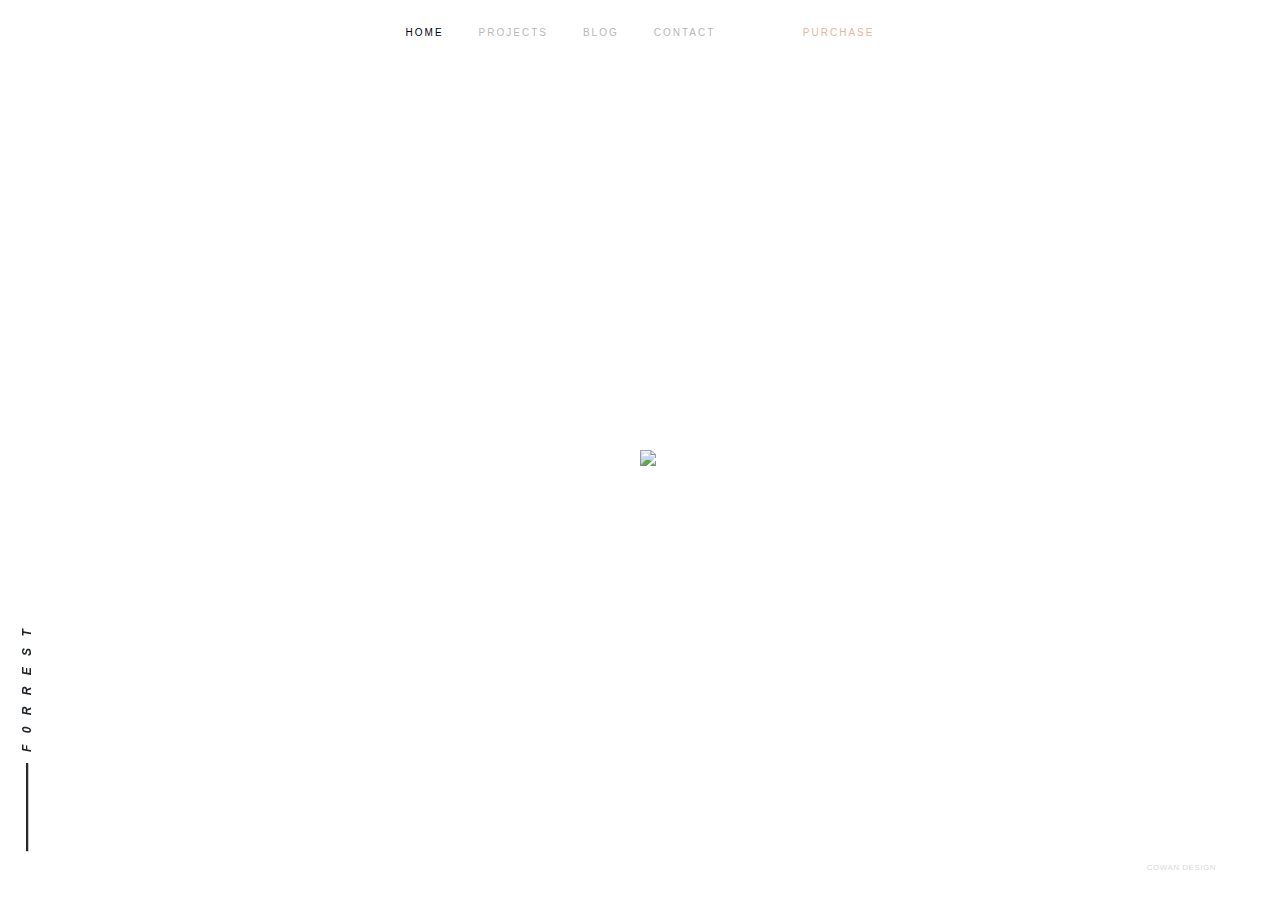
==== projects.html @ 22dffe5f "Update projects.html" ====
<!DOCTYPE html>
<html lang="en-US">
<head>
    <meta charset="UTF-8">
    <meta http-equiv="X-UA-Compatible" content="IE=edge">
    <meta name="viewport" content="width=device-width, initial-scale=1">
    <link href="css/main.css" rel="stylesheet">
    <script src="https://ajax.googleapis.com/ajax/libs/jquery/2.1.1/jquery.min.js"></script>
    <title>Projects</title>
   
    </head>
<body class=" header-is-fixed ">
  <!--  Custom Cursor -->
   
    
<!------------------  HEADER --------------------------------->
<header class="header  is-fixed ">

    <div class="header__corner"><h1 id="brand"></h1>
        <svg xmlns="http://www.w3.org/2000/svg" class="svg-icon svg-icon--plus svg-icon--plus-left">
            <use xlink:href="/img/svg-icons.svg#plus"></use>
        </svg>
    </div>

    <button class="hamburger hamburger--3dx js-navbar-toggle" type="button">
      <span class="hamburger-box">
        <span class="hamburger-inner"></span>
      </span>
    </button>

    <ul id="mainMenu" class="js-navbar navbar"><li class="navbar__item is-active"><a href="index.html" class="navbar__link">Home</a></li>
<li class="navbar__item"><a href="projects.html" class="navbar__link">Projects</a></li>
<li class="navbar__item"><a href="blog.html" class="navbar__link">Blog</a></li>
<li class="navbar__item"><a href="contact.html" class="navbar__link">Contact</a></li>
<li class="navbar__item"><a href="purchase.html" class="navbar__link navbar__link--retreat">Purchase</a></li></ul>
    <div class="header__corner">
        <svg xmlns="http://www.w3.org/2000/svg" class="svg-icon svg-icon--plus svg-icon--plus-right">
            <use xlink:href="/img/svg-icons.svg#plus"></use>
        </svg>
    </div>
</header>
<!------------------  END HEADER --------------------------------->

<div class="l-wrap">

    <div class="gallery-index">
                    <img src="/img/ajax-loader.gif" class="js-is-loading" style="position: absolute; left: 50%; top: 50%;" />
        <div class="grid js-lazy-load-container" style="display: none;">




<!-- ###################### IMPORTANT ############################ -->
<!-- This is your photo gallery, to add new photo simply copy from Photo Start to Photo End and paste it after 
the last photo and update the data-image-index appropriatly as well as the name of the image starting with the folder:
src="images/Photoname.jpg" srcset="images/Photoname.jpg" alt="images/Photoname.jpg". 
If you want to rearrange the photos the easiest option is to change the index to the desired position.
The index starts at 0 and currently ends at 34, so if you were to add another photo youd update the index 
to 35 on the new photo-->
            

              <!-- (copy and past from Photo Start to Photo End to add new photo) -->
              <!-- Photo Start -->
                            <a class="grid-item js-pswp" data-image-index="0" >
                    <div class="grid-item__content">
                        <img 
                         data-enlargable width="100"
                         style="cursor: crosshair"
                         class="card-img js-lazy-load-img"
                         src="images/cover1x.jpg"
                         srcset="images/cover1x.jpg"
                         alt="images/cover1x.jpg"
                    >
                                        </div>

                </a>
                <!-- Photo End -->

                <!-- Photo Start -->
                            <a class="grid-item js-pswp" data-image-index="1">
                    <div class="grid-item__content">
                        <img
                         data-enlargable width="100" 
                         style="cursor: crosshair"
                         class="card-img js-lazy-load-img"
                         src="images/photo2.jpg"
                         srcset="images/photo2.jpg 1300w"
                         alt="images/photo2.jpg"
                    >
                                        </div>
                </a>
                <!-- Photo End -->

                <!-- Photo Start -->
                            <a class="grid-item js-pswp" data-image-index="2">
                    <div class="grid-item__content">
                        <img 
                         data-enlargable width="100" 
                         style="cursor: crosshair"
                         class="card-img js-lazy-load-img"
                         src="images/photo3.jpg"
                         srcset="images/photo3.jpg 1300w"
                         alt="images/photo3.jpg"
                    >
                                        </div>
                </a>

                <!-- Photo Start -->
                            <a class="grid-item js-pswp" data-image-index="3">
                    <div class="grid-item__content">
                        <img 
                         data-enlargable width="100" 
                         style="cursor: crosshair"
                         class="card-img js-lazy-load-img"
                         src="images/photo4.jpg"
                         srcset="images/photo4.jpg 1300w"
                         alt="images/photo4.jpg"
                    >
                                        </div>
                </a>
                <!-- Photo End -->

                <!-- Photo Start -->
                            <a class="grid-item js-pswp" data-image-index="4">
                    <div class="grid-item__content">
                        <img
                         data-enlargable width="100" 
                         style="cursor: crosshair" 
                         class="card-img js-lazy-load-img"
                         src="images/photo5.jpg"
                         srcset="images/photo5.jpg 1300w"
                         alt="images/photo5.jpg"
                    >
                                        </div>
                </a>
                <!-- Photo End -->

                <!-- Photo Start -->
                            <a class="grid-item js-pswp" data-image-index="5">
                    <div class="grid-item__content">
                        <img
                         data-enlargable width="100" 
                         style="cursor: crosshair" 
                         class="card-img js-lazy-load-img"
                         src="images/photo6.jpg"
                         srcset="images/photo6.jpg 1300w"
                         alt="images/photo6.jpg"
                    >
                                        </div>
                </a>
                <!-- Photo End -->

                <!-- Photo Start -->
                            <a class="grid-item js-pswp" data-image-index="6">
                    <div class="grid-item__content">
                        <img
                         data-enlargable width="100" 
                         style="cursor: crosshair" 
                         class="card-img js-lazy-load-img"
                         src="images/photo7.jpg"
                         srcset="images/photo7.jpg 1300w"
                         alt="images/photo7.jpg"
                    >
                                        </div>
                </a>
                <!-- Photo End -->

                <!-- Photo Start -->
                            <a class="grid-item js-pswp" data-image-index="7">
                    <div class="grid-item__content">
                        <img
                         data-enlargable width="100" 
                         style="cursor: crosshair" 
                         class="card-img js-lazy-load-img"
                         src="images/photo8.jpg"
                         srcset="images/photo8.jpg 1300w"
                         alt="images/photo8.jpg"
                    >
                                        </div>
                </a>
                <!-- Photo End -->

                <!-- Photo Start -->
                            <a class="grid-item js-pswp" data-image-index="8">
                    <div class="grid-item__content">
                        <img
                         data-enlargable width="100" 
                         style="cursor: crosshair" 
                         class="card-img js-lazy-load-img"
                         src="images/photo9.jpg"
                         srcset="images/photo9.jpg 1300w"
                         alt="images/photo9.jpg"
                    >
                                        </div>
                </a>
                <!-- Photo End -->

                <!-- Photo Start -->
                            <a class="grid-item js-pswp" data-image-index="9">
                    <div class="grid-item__content">
                        <img
                         data-enlargable width="100" 
                         style="cursor: crosshair" 
                         class="card-img js-lazy-load-img"
                         src="images/photo10.jpg"
                         srcset="images/photo10.jpg 1300w"
                         alt="images/photo10.jpg"
                    >
                                        </div>
                </a>
                <!-- Photo End -->

                <!-- Photo Start -->
                            <a class="grid-item js-pswp" data-image-index="10">
                    <div class="grid-item__content">
                        <img
                         data-enlargable width="100" 
                         style="cursor: crosshair" 
                         class="card-img js-lazy-load-img"
                         src="images/photo11.jpg"
                         srcset="images/photo11.jpg 1300w"
                         alt="images/photo11.jpg"
                    >
                                        </div>
                </a>
                <!-- Photo End -->

                <!-- Photo Start -->
                            <a class="grid-item js-pswp" data-image-index="11">
                    <div class="grid-item__content">
                        <img
                         data-enlargable width="100" 
                         style="cursor: crosshair" 
                         class="card-img js-lazy-load-img"
                         src="images/photo12.jpg"
                         srcset="images/photo12.jpg 1300w"
                         alt="images/photo12.jpg"
                    >
                                        </div>
                </a>
                <!-- Photo End -->

                <!-- Photo Start -->
                            <a class="grid-item js-pswp" data-image-index="12">
                    <div class="grid-item__content">
                        <img
                         data-enlargable width="100" 
                         style="cursor: crosshair" 
                         class="card-img js-lazy-load-img"
                         src="images/photo13.jpg"
                         srcset="images/photo13.jpg 1300w"
                         alt="images/photo13.jpg"
                    >
                                        </div>
                </a>
                <!-- Photo End -->

                <!-- Photo Start -->
                            <a class="grid-item js-pswp" data-image-index="13">
                    <div class="grid-item__content">
                        <img
                         data-enlargable width="100" 
                         style="cursor: crosshair" 
                         class="card-img js-lazy-load-img"
                         src="images/photo14.jpg"
                         srcset="images/photo14.jpg 1300w"
                         alt="images/photo14.jpg"
                    >
                                        </div>
                </a>

                <!-- Photo End -->

                <!-- Photo Start -->
                            <a class="grid-item js-pswp" data-image-index="14">
                    <div class="grid-item__content">
                        <img
                         data-enlargable width="100" 
                         style="cursor: crosshair" 
                         class="card-img js-lazy-load-img"
                         src="images/photo15.jpg"
                         srcset="images/photo15.jpg 1300w"
                         alt="images/photo15.jpg"
                    >
                                        </div>
                </a>
                <!-- Photo End -->

                <!-- Photo Start -->
                            <a class="grid-item js-pswp" data-image-index="15">
                    <div class="grid-item__content">
                        <img
                         data-enlargable width="100" 
                         style="cursor: crosshair" 
                         class="card-img js-lazy-load-img"
                         src="images/photo16.jpg"
                         srcset="images/photo16.jpg 1300w"
                         alt="images/photo16.jpg"
                    >
                                        </div>
                </a>
                <!-- Photo End -->

                <!-- Photo Start -->
                            <a class="grid-item js-pswp" data-image-index="16">
                    <div class="grid-item__content">
                        <img 
                         data-enlargable width="100" 
                         style="cursor: crosshair"
                         class="card-img js-lazy-load-img"
                         src="images/photo17.jpg"
                         srcset="images/photo17.jpg 1300w"
                         alt="images/photo17.jpg"
                    >
                                        </div>
                </a>
                <!-- Photo End -->

                <!-- Photo Start -->
                            <a class="grid-item js-pswp" data-image-index="17">
                    <div class="grid-item__content">
                        <img
                         data-enlargable width="100" 
                         style="cursor: crosshair" 
                         class="card-img js-lazy-load-img"
                         src="images/photo18.jpg"
                         srcset="images/photo18.jpg 1300w"
                         alt="images/photo18.jpg"
                    >
                                        </div>
                </a>
                <!-- Photo End -->

                <!-- Photo Start -->
                            <a class="grid-item js-pswp" data-image-index="18">
                    <div class="grid-item__content">
                        <img
                         data-enlargable width="100" 
                         style="cursor: crosshair" 
                         class="card-img js-lazy-load-img"
                         src="images/photo19.jpg"
                         srcset="images/photo19.jpg 1300w"
                         alt="images/photo19.jpg"
                    >
                                        </div>
                </a>
                <!-- Photo End -->

                <!-- Photo Start -->
                            <a class="grid-item js-pswp" data-image-index="19">
                    <div class="grid-item__content">
                        <img
                         data-enlargable width="100" 
                         style="cursor: crosshair" 
                         class="card-img js-lazy-load-img"
                         src="images/photo20.jpg"
                         srcset="images/photo20.jpg 1300w"
                         alt="images/photo20.jpg"
                    >
                                        </div>
                </a>
                <!-- Photo End -->

                <!-- Photo Start -->
                            <a class="grid-item js-pswp" data-image-index="20">
                    <div class="grid-item__content">
                        <img
                         data-enlargable width="100" 
                         style="cursor: crosshair" 
                         class="card-img js-lazy-load-img"
                         src="images/photo21.jpg"
                         srcset="images/photo21.jpg 1300w"
                         alt="images/photo21.jpg"
                    >
                                        </div>
                </a>
                <!-- Photo End -->

                <!-- Photo Start -->
                            <a class="grid-item js-pswp" data-image-index="21">
                    <div class="grid-item__content">
                        <img
                         data-enlargable width="100" 
                         style="cursor: crosshair" 
                         class="card-img js-lazy-load-img"
                         src="images/photo22.jpg"
                         srcset="images/photo22.jpg 1300w"
                         alt="images/photo22.jpg"
                    >
                                        </div>
                </a>
                <!-- Photo End -->

                <!-- Photo Start -->
                            <a class="grid-item js-pswp" data-image-index="22">
                    <div class="grid-item__content">
                        <img
                         data-enlargable width="100" 
                         style="cursor: crosshair" 
                         class="card-img js-lazy-load-img"
                         src="images/photo23.jpg"
                         srcset="images/photo23.jpg 1300w"
                         alt="images/photo23.jpg"
                    >
                                        </div>
                </a>
                <!-- Photo End -->

                <!-- Photo Start -->
                            <a class="grid-item js-pswp" data-image-index="23">
                    <div class="grid-item__content">
                        <img
                         data-enlargable width="100" 
                         style="cursor: crosshair" 
                         class="card-img js-lazy-load-img"
                         src="images/photo24.jpg"
                         srcset="images/photo24.jpg 1300w"
                         alt="images/photo24.jpg"
                    >
                                        </div>
                </a>
                <!-- Photo End -->

                <!-- Photo Start -->
                            <a class="grid-item js-pswp" data-image-index="24">
                    <div class="grid-item__content">
                        <img 
                         data-enlargable width="100" 
                         style="cursor: crosshair"
                         class="card-img js-lazy-load-img"
                         src="images/photo25.jpg"
                         srcset="images/photo25.jpg 1300w"
                         alt="images/photo25.jpg"
                    >
                                        </div>
                </a>
                <!-- Photo End -->

                <!-- Photo Start -->
                            <a class="grid-item js-pswp" data-image-index="25">
                    <div class="grid-item__content">
                        <img
                         data-enlargable width="100" 
                         style="cursor: crosshair" 
                         class="card-img js-lazy-load-img"
                         src="images/photo26.jpg"
                         srcset="images/photo26.jpg 1300w"
                         alt="images/photo26.jpg"
                    >
                                        </div>
                </a>
                <!-- Photo End -->

                <!-- Photo Start -->
                            <a class="grid-item js-pswp" data-image-index="26">
                    <div class="grid-item__content">
                        <img 
                         data-enlargable width="100" 
                         style="cursor: crosshair"
                         class="card-img js-lazy-load-img"
                         src="images/photo27.jpg"
                         srcset="images/photo27.jpg 1300w"
                         alt="images/photo27.jpg"
                    >
                                        </div>
                </a>
                <!-- Photo End -->

                <!-- Photo Start -->
                            <a class="grid-item js-pswp" data-image-index="27">
                    <div class="grid-item__content">
                        <img
                         data-enlargable width="100" 
                         style="cursor: crosshair" 
                         class="card-img js-lazy-load-img"
                         src="images/photo28.jpg"
                         srcset="images/photo28.jpg 1300w"
                         alt="images/photo28.jpg"
                    >
                                        </div>
                </a>
                <!-- Photo End -->

                <!-- Photo Start -->
                            <a class="grid-item js-pswp" data-image-index="28">
                    <div class="grid-item__content">
                        <img 
                         data-enlargable width="100" 
                         style="cursor: crosshair"
                         class="card-img js-lazy-load-img"
                         src="images/photo29.jpg"
                         srcset="images/photo29.jpg 1300w"
                         alt="images/photo29.jpg"
                    >
                                        </div>
                </a>
                <!-- Photo End -->

                <!-- Photo Start -->
                            <a class="grid-item js-pswp" data-image-index="29">
                    <div class="grid-item__content">
                        <img 
                         data-enlargable width="100" 
                         style="cursor: crosshair"
                         class="card-img js-lazy-load-img"
                         src="images/photo30.jpg"
                         srcset="images/photo30.jpg 1300w"
                         alt="images/photo30.jpg"
                    >
                                        </div>
                </a>
                <!-- Photo End -->

                <!-- Photo Start -->
                            <a class="grid-item js-pswp" data-image-index="30">
                    <div class="grid-item__content">
                        <img 
                         data-enlargable width="100" 
                         style="cursor: crosshair"
                         class="card-img js-lazy-load-img"
                         src="images/photo31.jpg"
                         srcset="images/photo31.jpg 1300w"
                         alt="images/photo31.jpg"
                    >
                                        </div>
                </a>
                <!-- Photo End -->

                <!-- Photo Start -->
                            <a class="grid-item js-pswp" data-image-index="31">
                    <div class="grid-item__content">
                        <img 
                         data-enlargable width="100" 
                         style="cursor: crosshair"
                         class="card-img js-lazy-load-img"
                         src="images/photo32.jpg"
                         srcset="images/photo32.jpg 1300w"
                         alt="images/photo32.jpg"
                    >
                                        </div>
                </a>
                <!-- Photo End -->

                <!-- Photo Start -->
                            <a class="grid-item js-pswp" data-image-index="32">
                    <div class="grid-item__content">
                        <img 
                         data-enlargable width="100" 
                         style="cursor: crosshair"
                         class="card-img js-lazy-load-img"
                         src="images/photo33.jpg"
                         srcset="images/photo33.jpg 1300w"
                         alt="images/photo33.jpg"
                    >
                                        </div>
                </a>
                <!-- Photo End -->

                <!-- Photo Start -->
                            <a class="grid-item js-pswp" data-image-index="33">
                    <div class="grid-item__content">
                        <img 
                         data-enlargable width="100" 
                         style="cursor: crosshair"
                         class="card-img js-lazy-load-img"
                         src="images/photo34.jpg"
                         srcset="images/photo34.jpg 1300w"
                         alt="images/photo34.jpg"
                    >
                                        </div>
                </a>
                <!-- Photo End -->

                <!-- Photo Start -->
                            <a class="grid-item js-pswp" data-image-index="34">
                    <div class="grid-item__content">
                        <img 
                         data-enlargable width="100" 
                         style="cursor: crosshair"
                         class="card-img js-lazy-load-img"
                         src="images/photo35.jpg"
                         srcset="images/photo35.jpg 1300w"
                         alt="images/photo35.jpg"
                    >
                                        </div>
                </a>
                <!-- Photo End -->
                       
                    </div>
            </div>
</div>
    
<div id="spacer"><h1></h1></div>




        <!------------------  FOOTER --------------------------------->
<footer class="footer is-fixed">
    <div class="pdf-link"> 
        <div class="presentation-block">
            
        </div>
    <a aria-label="keynote" class="ui-block ticker_set ticker_hover ticker timed" href="index.html" target="_blank"> 
        <span aria-hidden="true" data-initial="f" style="width: 12px;" aria-label="f">f</span>
        <span aria-hidden="true" data-initial="0" style="width: 12px;" aria-label="0">0</span>
        <span aria-hidden="true" data-initial="r" style="width: 12px;" aria-label="r">r</span>
        <span aria-hidden="true" data-initial="r" style="width: 12px;" aria-label="r">r</span>
        <span aria-hidden="true" data-initial="e" style="width: 12px;" aria-label="e">e</span>
        <span aria-hidden="true" data-initial="s" style="width: 12px;" aria-label="s">s</span>
        <span aria-hidden="true" data-initial="t" style="width: 12px;" aria-label="t">t</span>
    </a>
</div>


    <div class="footer__corner">
        <svg xmlns="http://www.w3.org/2000/svg" class="svg-icon svg-icon--plus svg-icon--plus-left">
            <use xlink:href="/img/svg-icons.svg#plus"></use>
        </svg>
    </div>

    <a class="footer__logo" href="/">
        <svg xmlns="http://www.w3.org/2000/svg" class="svg-icon svg-icon--logo">
            <use xlink:href="/img/svg-icons.svg#logo"></use>
        </svg>
    </a>

    <div class="footer__corner">
        <svg xmlns="http://www.w3.org/2000/svg" class="svg-icon svg-icon--plus svg-icon--plus-right">
            <use xlink:href="/img/svg-icons.svg#plus"></use>
        </svg>
    </div>

    <a href="https://anthonycowan.dev" target="_blank" class="anthony-cowan-design">
        <span class="cowan-design__name">Cowan Design</span> <span class="cowan-design__monogram">CD</span>
    </a>
</footer>
 <script>
$('img[data-enlargable]').addClass('img-enlargable').click(function(){
    var src = $(this).attr('src');
    var modal;
    function removeModal(){ modal.remove(); $('body').off('keyup.modal-close'); }
    modal = $('<div>').css({
        background: 'RGBA(0,0,0,.9) url('+src+') no-repeat center',
        backgroundSize: 'contain',
        width:'100%', height:'100%',
        position:'fixed',
        zIndex:'10000',
        top:'0', left:'0',
        cursor: 'zoom-out'
    }).click(function(){
        removeModal();
    }).appendTo('body');
    //handling ESC
    $('body').on('keyup.modal-close', function(e){
      if(e.key==='Escape'){ removeModal(); } 
    });
});
</script>


<script src="javascript/bb.app.js"></script>

</body>
</html>
---- css/main.css ----
@import url("fontawesome-all.min.css");

@font-face {
  font-family: 'TradeGothic';
  src: url("../fonts/TradeGothicLTStd.eot");
  src: url("../fonts/TradeGothicLTStd.eot?#iefix") format("embedded-opentype"), url("../fonts/TradeGothicLTStd.woff") format("woff"), url("../fonts/TradeGothicLTStd.ttf") format("truetype");
  font-weight: normal;
  font-style: normal; }

@font-face {
  font-family: 'TradeGothicBold';
  src: url("../fonts/TradeGothicLTStd-Bd2.eot");
  src: url("../fonts/TradeGothicLTStd-Bd2.eot?#iefix") format("embedded-opentype"), url("../fonts/TradeGothicLTStd-Bd2.woff") format("woff"), url("../fonts/TradeGothicLTStd-Bd2.ttf") format("truetype");
  font-weight: normal;
  font-style: normal; }

@font-face {
  font-family: 'TradeGothicBoldExtended';
  src: url("../fonts/TradeGothicLTStd-BoldExt.eot");
  src: url("../fonts/TradeGothicLTStd-BoldExt.eot?#iefix") format("embedded-opentype"), url("../fonts/TradeGothicLTStd-BoldExt.woff") format("woff"), url("../fonts/TradeGothicLTStd-BoldExt.ttf") format("truetype");
  font-weight: normal;
  font-style: normal; }

@font-face {
  font-family: 'TradeGothicItalic';
  src: url("../fonts/TradeGothicLTStd-Obl.eot");
  src: url("../fonts/TradeGothicLTStd-Obl.eot?#iefix") format("embedded-opentype"), url("../fonts/TradeGothicLTStd-Obl.woff") format("woff"), url("../fonts/TradeGothicLTStd-Obl.ttf") format("truetype");
  font-weight: normal;
  font-style: italic; }

*,
*::before,
*::after {
  box-sizing: border-box; }

html {
  font-family: sans-serif;
  line-height: 1.15;
  -webkit-text-size-adjust: 100%;
  -ms-text-size-adjust: 100%;
  -ms-overflow-style: scrollbar;
  -webkit-tap-highlight-color: rgba(0, 0, 0, 0); }

@-ms-viewport {
  width: device-width; }

article, aside, dialog, figcaption, figure, footer, header, hgroup, main, nav, section {
  display: block; }

body {
  margin: 0;
  font-family: "TradeGothic", -apple-system, BlinkMacSystemFont, "Segoe UI", Roboto, "Helvetica Neue", Arial, sans-serif, "Apple Color Emoji", "Segoe UI Emoji", "Segoe UI Symbol";
  font-size: 1rem;
  font-weight: normal;
  line-height: 1.5;
  color: #212529;
  text-align: left;
  background-color: #fff; 
  background-image: url("");
  background-repeat: no-repeat;
  background-size: 100% 100%;}

[tabindex="-1"]:focus {
  outline: none !important; }

hr {
  box-sizing: content-box;
  height: 0;
  overflow: visible; }

h1, h2, h3, h4, h5, h6 {
  margin-top: 0;
  margin-bottom: .5rem; }

p {
  margin-top: 0;
  margin-bottom: 1rem; }

abbr[title],
abbr[data-original-title] {
  text-decoration: underline;
  text-decoration: underline dotted;
  cursor: help;
  border-bottom: 0; }

address {
  margin-bottom: 1rem;
  font-style: normal;
  line-height: inherit; }

ol,
ul,
dl {
  margin-top: 0;
  margin-bottom: 1rem; }

ol ol,
ul ul,
ol ul,
ul ol {
  margin-bottom: 0; }

dt {
  font-weight: bold; }

dd {
  margin-bottom: .5rem;
  margin-left: 0; }

blockquote {
  margin: 0 0 1rem; }

dfn {
  font-style: italic; }

b,
strong {
  font-weight: bolder; }

small {
  font-size: 80%; }

sub,
sup {
  position: relative;
  font-size: 75%;
  line-height: 0;
  vertical-align: baseline; }

sub {
  bottom: -.25em; }

sup {
  top: -.5em; }

a {
  color: #212529;
  text-decoration: none;
  background-color: transparent;
  -webkit-text-decoration-skip: objects; }
  a:hover {
    color: #495057;
    text-decoration: underline; }

a:not([href]):not([tabindex]) {
  color: inherit;
  text-decoration: none; }
  a:not([href]):not([tabindex]):focus, a:not([href]):not([tabindex]):hover {
    color: inherit;
    text-decoration: none; }
  a:not([href]):not([tabindex]):focus {
    outline: 0; }

pre,
code,
kbd,
samp {
  font-family: monospace, monospace;
  font-size: 1em; }

pre {
  margin-top: 0;
  margin-bottom: 1rem;
  overflow: auto; }

figure {
  margin: 0 0 1rem; }

img {
  vertical-align: middle;
  border-style: none; }

svg:not(:root) {
  overflow: hidden; }

a,
area,
button,
[role="button"],
input,
label,
select,
summary,
textarea {
  -ms-touch-action: manipulation;
      touch-action: manipulation; }

table {
  border-collapse: collapse; }

caption {
  padding-top: 0.75rem;
  padding-bottom: 0.75rem;
  color: #868e96;
  text-align: left;
  caption-side: bottom; }

th {
  text-align: inherit; }

label {
  display: inline-block;
  margin-bottom: .5rem; }

button:focus {
  outline: 1px dotted;
  outline: 5px auto -webkit-focus-ring-color; }

input,
button,
select,
optgroup,
textarea {
  margin: 0;
  font-family: inherit;
  font-size: inherit;
  line-height: inherit; }

button,
input {
  overflow: visible; }

button,
select {
  text-transform: none; }

button,
html [type="button"],
[type="reset"],
[type="submit"] {
  -webkit-appearance: button; }

button::-moz-focus-inner,
[type="button"]::-moz-focus-inner,
[type="reset"]::-moz-focus-inner,
[type="submit"]::-moz-focus-inner {
  padding: 0;
  border-style: none; }

input[type="radio"],
input[type="checkbox"] {
  box-sizing: border-box;
  padding: 0; }

input[type="date"],
input[type="time"],
input[type="datetime-local"],
input[type="month"] {
  -webkit-appearance: listbox; }

textarea {
  overflow: auto;
  resize: vertical; }

fieldset {
  min-width: 0;
  padding: 0;
  margin: 0;
  border: 0; }

legend {
  display: block;
  width: 100%;
  max-width: 100%;
  padding: 0;
  margin-bottom: .5rem;
  font-size: 1.5rem;
  line-height: inherit;
  color: inherit;
  white-space: normal; }

progress {
  vertical-align: baseline; }

[type="number"]::-webkit-inner-spin-button,
[type="number"]::-webkit-outer-spin-button {
  height: auto; }

[type="search"] {
  outline-offset: -2px;
  -webkit-appearance: none; }

[type="search"]::-webkit-search-cancel-button,
[type="search"]::-webkit-search-decoration {
  -webkit-appearance: none; }

::-webkit-file-upload-button {
  font: inherit;
  -webkit-appearance: button; }

output {
  display: inline-block; }

summary {
  display: list-item; }

template {
  display: none; }

[hidden] {
  display: none !important; }

h1, h2, h3, h4, h5, h6,
.h1, .h2, .h3, .h4, .h5, .h6 {
  margin-bottom: 0.5rem;
  font-family: inherit;
  font-weight: 500;
  line-height: 1.1;
  color: inherit; }

h1, .h1 {
  font-size: 2.5rem; }

h2, .h2 {
  font-size: 2rem; }

h3, .h3 {
  font-size: 1.75rem; }

h4, .h4 {
  font-size: 1.5rem; }

h5, .h5 {
  font-size: 1.25rem; }

h6, .h6 {
  font-size: 1rem; }

.lead {
  font-size: 1.25rem;
  font-weight: 300; }

.display-1 {
  font-size: 6rem;
  font-weight: 300;
  line-height: 1.1; }

.display-2 {
  font-size: 5.5rem;
  font-weight: 300;
  line-height: 1.1; }

.display-3 {
  font-size: 4.5rem;
  font-weight: 300;
  line-height: 1.1; }

.display-4 {
  font-size: 3.5rem;
  font-weight: 300;
  line-height: 1.1; }

hr {
  margin-top: 1rem;
  margin-bottom: 1rem;
  border: 0;
  border-top: 1px solid rgba(0, 4, 12, 0.1); }

small,
.small {
  font-size: 80%;
  font-weight: normal; }

mark,
.mark {
  padding: 0.2em;
  background-color: #fcf8e3; }

.list-unstyled {
  padding-left: 0;
  list-style: none; }

.list-inline {
  padding-left: 0;
  list-style: none; }

.list-inline-item {
  display: inline-block; }
  .list-inline-item:not(:last-child) {
    margin-right: 5px; }

.initialism {
  font-size: 90%;
  text-transform: uppercase; }

.blockquote {
  margin-bottom: 1rem;
  font-size: 1.25rem; }

.blockquote-footer {
  display: block;
  font-size: 80%;
  color: #868e96; }
  .blockquote-footer::before {
    content: "\2014 \00A0"; }

.container {
  margin-right: auto;
  margin-left: auto;
  padding-right: 15px;
  padding-left: 15px;
  width: 100%; }
  @media (min-width: 576px) {
    .container {
      max-width: 540px; } }
  @media (min-width: 768px) {
    .container {
      max-width: 720px; } }
  @media (min-width: 992px) {
    .container {
      max-width: 960px; } }
  @media (min-width: 1200px) {
    .container {
      max-width: 1170px; } }

.container-fluid {
  width: 100%;
  margin-right: auto;
  margin-left: auto;
  padding-right: 15px;
  padding-left: 15px;
  width: 100%; }

.row {
  display: -webkit-flex;
  display: -ms-flexbox;
  display: flex;
  -webkit-flex-wrap: wrap;
      -ms-flex-wrap: wrap;
          flex-wrap: wrap;
  margin-right: -15px;
  margin-left: -15px; }

.no-gutters {
  margin-right: 0;
  margin-left: 0; }
  .no-gutters > .col,
  .no-gutters > [class*="col-"] {
    padding-right: 0;
    padding-left: 0; }

.col-1, .col-2, .col-3, .col-4, .col-5, .col-6, .col-7, .col-8, .col-9, .col-10, .col-11, .col-12, .col,
.col-auto, .col-sm-1, .col-sm-2, .col-sm-3, .col-sm-4, .col-sm-5, .col-sm-6, .col-sm-7, .col-sm-8, .col-sm-9, .col-sm-10, .col-sm-11, .col-sm-12, .col-sm,
.col-sm-auto, .col-md-1, .col-md-2, .col-md-3, .col-md-4, .col-md-5, .col-md-6, .col-md-7, .col-md-8, .col-md-9, .col-md-10, .col-md-11, .col-md-12, .col-md,
.col-md-auto, .col-lg-1, .col-lg-2, .col-lg-3, .col-lg-4, .col-lg-5, .col-lg-6, .col-lg-7, .col-lg-8, .col-lg-9, .col-lg-10, .col-lg-11, .col-lg-12, .col-lg,
.col-lg-auto, .col-xl-1, .col-xl-2, .col-xl-3, .col-xl-4, .col-xl-5, .col-xl-6, .col-xl-7, .col-xl-8, .col-xl-9, .col-xl-10, .col-xl-11, .col-xl-12, .col-xl,
.col-xl-auto {
  position: relative;
  width: 100%;
  min-height: 1px;
  padding-right: 15px;
  padding-left: 15px; }

.col {
  -webkit-flex-basis: 0;
      -ms-flex-preferred-size: 0;
          flex-basis: 0;
  -webkit-flex-grow: 1;
      -ms-flex-positive: 1;
          flex-grow: 1;
  max-width: 100%; }

.col-auto {
  -webkit-flex: 0 0 auto;
      -ms-flex: 0 0 auto;
          flex: 0 0 auto;
  width: auto;
  max-width: none; }

.col-1 {
  -webkit-flex: 0 0 8.33333%;
      -ms-flex: 0 0 8.33333%;
          flex: 0 0 8.33333%;
  max-width: 8.33333%; }

.col-2 {
  -webkit-flex: 0 0 16.66667%;
      -ms-flex: 0 0 16.66667%;
          flex: 0 0 16.66667%;
  max-width: 16.66667%; }

.col-3 {
  -webkit-flex: 0 0 25%;
      -ms-flex: 0 0 25%;
          flex: 0 0 25%;
  max-width: 25%; }

.col-4 {
  -webkit-flex: 0 0 33.33333%;
      -ms-flex: 0 0 33.33333%;
          flex: 0 0 33.33333%;
  max-width: 33.33333%; }

.col-5 {
  -webkit-flex: 0 0 41.66667%;
      -ms-flex: 0 0 41.66667%;
          flex: 0 0 41.66667%;
  max-width: 41.66667%; }

.col-6 {
  -webkit-flex: 0 0 50%;
      -ms-flex: 0 0 50%;
          flex: 0 0 50%;
  max-width: 50%; }

.col-7 {
  -webkit-flex: 0 0 58.33333%;
      -ms-flex: 0 0 58.33333%;
          flex: 0 0 58.33333%;
  max-width: 58.33333%; }

.col-8 {
  -webkit-flex: 0 0 66.66667%;
      -ms-flex: 0 0 66.66667%;
          flex: 0 0 66.66667%;
  max-width: 66.66667%; }

.col-9 {
  -webkit-flex: 0 0 75%;
      -ms-flex: 0 0 75%;
          flex: 0 0 75%;
  max-width: 75%; }

.col-10 {
  -webkit-flex: 0 0 83.33333%;
      -ms-flex: 0 0 83.33333%;
          flex: 0 0 83.33333%;
  max-width: 83.33333%; }

.col-11 {
  -webkit-flex: 0 0 91.66667%;
      -ms-flex: 0 0 91.66667%;
          flex: 0 0 91.66667%;
  max-width: 91.66667%; }

.col-12 {
  -webkit-flex: 0 0 100%;
      -ms-flex: 0 0 100%;
          flex: 0 0 100%;
  max-width: 100%; }

.order-1 {
  -webkit-order: 1;
      -ms-flex-order: 1;
          order: 1; }

.order-2 {
  -webkit-order: 2;
      -ms-flex-order: 2;
          order: 2; }

.order-3 {
  -webkit-order: 3;
      -ms-flex-order: 3;
          order: 3; }

.order-4 {
  -webkit-order: 4;
      -ms-flex-order: 4;
          order: 4; }

.order-5 {
  -webkit-order: 5;
      -ms-flex-order: 5;
          order: 5; }

.order-6 {
  -webkit-order: 6;
      -ms-flex-order: 6;
          order: 6; }

.order-7 {
  -webkit-order: 7;
      -ms-flex-order: 7;
          order: 7; }

.order-8 {
  -webkit-order: 8;
      -ms-flex-order: 8;
          order: 8; }

.order-9 {
  -webkit-order: 9;
      -ms-flex-order: 9;
          order: 9; }

.order-10 {
  -webkit-order: 10;
      -ms-flex-order: 10;
          order: 10; }

.order-11 {
  -webkit-order: 11;
      -ms-flex-order: 11;
          order: 11; }

.order-12 {
  -webkit-order: 12;
      -ms-flex-order: 12;
          order: 12; }

@media (min-width: 576px) {
  .col-sm {
    -webkit-flex-basis: 0;
        -ms-flex-preferred-size: 0;
            flex-basis: 0;
    -webkit-flex-grow: 1;
        -ms-flex-positive: 1;
            flex-grow: 1;
    max-width: 100%; }
  .col-sm-auto {
    -webkit-flex: 0 0 auto;
        -ms-flex: 0 0 auto;
            flex: 0 0 auto;
    width: auto;
    max-width: none; }
  .col-sm-1 {
    -webkit-flex: 0 0 8.33333%;
        -ms-flex: 0 0 8.33333%;
            flex: 0 0 8.33333%;
    max-width: 8.33333%; }
  .col-sm-2 {
    -webkit-flex: 0 0 16.66667%;
        -ms-flex: 0 0 16.66667%;
            flex: 0 0 16.66667%;
    max-width: 16.66667%; }
  .col-sm-3 {
    -webkit-flex: 0 0 25%;
        -ms-flex: 0 0 25%;
            flex: 0 0 25%;
    max-width: 25%; }
  .col-sm-4 {
    -webkit-flex: 0 0 33.33333%;
        -ms-flex: 0 0 33.33333%;
            flex: 0 0 33.33333%;
    max-width: 33.33333%; }
  .col-sm-5 {
    -webkit-flex: 0 0 41.66667%;
        -ms-flex: 0 0 41.66667%;
            flex: 0 0 41.66667%;
    max-width: 41.66667%; }
  .col-sm-6 {
    -webkit-flex: 0 0 50%;
        -ms-flex: 0 0 50%;
            flex: 0 0 50%;
    max-width: 50%; }
  .col-sm-7 {
    -webkit-flex: 0 0 58.33333%;
        -ms-flex: 0 0 58.33333%;
            flex: 0 0 58.33333%;
    max-width: 58.33333%; }
  .col-sm-8 {
    -webkit-flex: 0 0 66.66667%;
        -ms-flex: 0 0 66.66667%;
            flex: 0 0 66.66667%;
    max-width: 66.66667%; }
  .col-sm-9 {
    -webkit-flex: 0 0 75%;
        -ms-flex: 0 0 75%;
            flex: 0 0 75%;
    max-width: 75%; }
  .col-sm-10 {
    -webkit-flex: 0 0 83.33333%;
        -ms-flex: 0 0 83.33333%;
            flex: 0 0 83.33333%;
    max-width: 83.33333%; }
  .col-sm-11 {
    -webkit-flex: 0 0 91.66667%;
        -ms-flex: 0 0 91.66667%;
            flex: 0 0 91.66667%;
    max-width: 91.66667%; }
  .col-sm-12 {
    -webkit-flex: 0 0 100%;
        -ms-flex: 0 0 100%;
            flex: 0 0 100%;
    max-width: 100%; }
  .order-sm-1 {
    -webkit-order: 1;
        -ms-flex-order: 1;
            order: 1; }
  .order-sm-2 {
    -webkit-order: 2;
        -ms-flex-order: 2;
            order: 2; }
  .order-sm-3 {
    -webkit-order: 3;
        -ms-flex-order: 3;
            order: 3; }
  .order-sm-4 {
    -webkit-order: 4;
        -ms-flex-order: 4;
            order: 4; }
  .order-sm-5 {
    -webkit-order: 5;
        -ms-flex-order: 5;
            order: 5; }
  .order-sm-6 {
    -webkit-order: 6;
        -ms-flex-order: 6;
            order: 6; }
  .order-sm-7 {
    -webkit-order: 7;
        -ms-flex-order: 7;
            order: 7; }
  .order-sm-8 {
    -webkit-order: 8;
        -ms-flex-order: 8;
            order: 8; }
  .order-sm-9 {
    -webkit-order: 9;
        -ms-flex-order: 9;
            order: 9; }
  .order-sm-10 {
    -webkit-order: 10;
        -ms-flex-order: 10;
            order: 10; }
  .order-sm-11 {
    -webkit-order: 11;
        -ms-flex-order: 11;
            order: 11; }
  .order-sm-12 {
    -webkit-order: 12;
        -ms-flex-order: 12;
            order: 12; } }

@media (min-width: 768px) {
  .col-md {
    -webkit-flex-basis: 0;
        -ms-flex-preferred-size: 0;
            flex-basis: 0;
    -webkit-flex-grow: 1;
        -ms-flex-positive: 1;
            flex-grow: 1;
    max-width: 100%; }
  .col-md-auto {
    -webkit-flex: 0 0 auto;
        -ms-flex: 0 0 auto;
            flex: 0 0 auto;
    width: auto;
    max-width: none; }
  .col-md-1 {
    -webkit-flex: 0 0 8.33333%;
        -ms-flex: 0 0 8.33333%;
            flex: 0 0 8.33333%;
    max-width: 8.33333%; }
  .col-md-2 {
    -webkit-flex: 0 0 16.66667%;
        -ms-flex: 0 0 16.66667%;
            flex: 0 0 16.66667%;
    max-width: 16.66667%; }
  .col-md-3 {
    -webkit-flex: 0 0 25%;
        -ms-flex: 0 0 25%;
            flex: 0 0 25%;
    max-width: 25%; }
  .col-md-4 {
    -webkit-flex: 0 0 33.33333%;
        -ms-flex: 0 0 33.33333%;
            flex: 0 0 33.33333%;
    max-width: 33.33333%; }
  .col-md-5 {
    -webkit-flex: 0 0 41.66667%;
        -ms-flex: 0 0 41.66667%;
            flex: 0 0 41.66667%;
    max-width: 41.66667%; }
  .col-md-6 {
    -webkit-flex: 0 0 50%;
        -ms-flex: 0 0 50%;
            flex: 0 0 50%;
    max-width: 50%; }
  .col-md-7 {
    -webkit-flex: 0 0 58.33333%;
        -ms-flex: 0 0 58.33333%;
            flex: 0 0 58.33333%;
    max-width: 58.33333%; }
  .col-md-8 {
    -webkit-flex: 0 0 66.66667%;
        -ms-flex: 0 0 66.66667%;
            flex: 0 0 66.66667%;
    max-width: 66.66667%; }
  .col-md-9 {
    -webkit-flex: 0 0 75%;
        -ms-flex: 0 0 75%;
            flex: 0 0 75%;
    max-width: 75%; }
  .col-md-10 {
    -webkit-flex: 0 0 83.33333%;
        -ms-flex: 0 0 83.33333%;
            flex: 0 0 83.33333%;
    max-width: 83.33333%; }
  .col-md-11 {
    -webkit-flex: 0 0 91.66667%;
        -ms-flex: 0 0 91.66667%;
            flex: 0 0 91.66667%;
    max-width: 91.66667%; }
  .col-md-12 {
    -webkit-flex: 0 0 100%;
        -ms-flex: 0 0 100%;
            flex: 0 0 100%;
    max-width: 100%; }
  .order-md-1 {
    -webkit-order: 1;
        -ms-flex-order: 1;
            order: 1; }
  .order-md-2 {
    -webkit-order: 2;
        -ms-flex-order: 2;
            order: 2; }
  .order-md-3 {
    -webkit-order: 3;
        -ms-flex-order: 3;
            order: 3; }
  .order-md-4 {
    -webkit-order: 4;
        -ms-flex-order: 4;
            order: 4; }
  .order-md-5 {
    -webkit-order: 5;
        -ms-flex-order: 5;
            order: 5; }
  .order-md-6 {
    -webkit-order: 6;
        -ms-flex-order: 6;
            order: 6; }
  .order-md-7 {
    -webkit-order: 7;
        -ms-flex-order: 7;
            order: 7; }
  .order-md-8 {
    -webkit-order: 8;
        -ms-flex-order: 8;
            order: 8; }
  .order-md-9 {
    -webkit-order: 9;
        -ms-flex-order: 9;
            order: 9; }
  .order-md-10 {
    -webkit-order: 10;
        -ms-flex-order: 10;
            order: 10; }
  .order-md-11 {
    -webkit-order: 11;
        -ms-flex-order: 11;
            order: 11; }
  .order-md-12 {
    -webkit-order: 12;
        -ms-flex-order: 12;
            order: 12; } }

@media (min-width: 992px) {
  .col-lg {
    -webkit-flex-basis: 0;
        -ms-flex-preferred-size: 0;
            flex-basis: 0;
    -webkit-flex-grow: 1;
        -ms-flex-positive: 1;
            flex-grow: 1;
    max-width: 100%; }
  .col-lg-auto {
    -webkit-flex: 0 0 auto;
        -ms-flex: 0 0 auto;
            flex: 0 0 auto;
    width: auto;
    max-width: none; }
  .col-lg-1 {
    -webkit-flex: 0 0 8.33333%;
        -ms-flex: 0 0 8.33333%;
            flex: 0 0 8.33333%;
    max-width: 8.33333%; }
  .col-lg-2 {
    -webkit-flex: 0 0 16.66667%;
        -ms-flex: 0 0 16.66667%;
            flex: 0 0 16.66667%;
    max-width: 16.66667%; }
  .col-lg-3 {
    -webkit-flex: 0 0 25%;
        -ms-flex: 0 0 25%;
            flex: 0 0 25%;
    max-width: 25%; }
  .col-lg-4 {
    -webkit-flex: 0 0 33.33333%;
        -ms-flex: 0 0 33.33333%;
            flex: 0 0 33.33333%;
    max-width: 33.33333%; }
  .col-lg-5 {
    -webkit-flex: 0 0 41.66667%;
        -ms-flex: 0 0 41.66667%;
            flex: 0 0 41.66667%;
    max-width: 41.66667%; }
  .col-lg-6 {
    -webkit-flex: 0 0 50%;
        -ms-flex: 0 0 50%;
            flex: 0 0 50%;
    max-width: 50%; }
  .col-lg-7 {
    -webkit-flex: 0 0 58.33333%;
        -ms-flex: 0 0 58.33333%;
            flex: 0 0 58.33333%;
    max-width: 58.33333%; }
  .col-lg-8 {
    -webkit-flex: 0 0 66.66667%;
        -ms-flex: 0 0 66.66667%;
            flex: 0 0 66.66667%;
    max-width: 66.66667%; }
  .col-lg-9 {
    -webkit-flex: 0 0 75%;
        -ms-flex: 0 0 75%;
            flex: 0 0 75%;
    max-width: 75%; }
  .col-lg-10 {
    -webkit-flex: 0 0 83.33333%;
        -ms-flex: 0 0 83.33333%;
            flex: 0 0 83.33333%;
    max-width: 83.33333%; }
  .col-lg-11 {
    -webkit-flex: 0 0 91.66667%;
        -ms-flex: 0 0 91.66667%;
            flex: 0 0 91.66667%;
    max-width: 91.66667%; }
  .col-lg-12 {
    -webkit-flex: 0 0 100%;
        -ms-flex: 0 0 100%;
            flex: 0 0 100%;
    max-width: 100%; }
  .order-lg-1 {
    -webkit-order: 1;
        -ms-flex-order: 1;
            order: 1; }
  .order-lg-2 {
    -webkit-order: 2;
        -ms-flex-order: 2;
            order: 2; }
  .order-lg-3 {
    -webkit-order: 3;
        -ms-flex-order: 3;
            order: 3; }
  .order-lg-4 {
    -webkit-order: 4;
        -ms-flex-order: 4;
            order: 4; }
  .order-lg-5 {
    -webkit-order: 5;
        -ms-flex-order: 5;
            order: 5; }
  .order-lg-6 {
    -webkit-order: 6;
        -ms-flex-order: 6;
            order: 6; }
  .order-lg-7 {
    -webkit-order: 7;
        -ms-flex-order: 7;
            order: 7; }
  .order-lg-8 {
    -webkit-order: 8;
        -ms-flex-order: 8;
            order: 8; }
  .order-lg-9 {
    -webkit-order: 9;
        -ms-flex-order: 9;
            order: 9; }
  .order-lg-10 {
    -webkit-order: 10;
        -ms-flex-order: 10;
            order: 10; }
  .order-lg-11 {
    -webkit-order: 11;
        -ms-flex-order: 11;
            order: 11; }
  .order-lg-12 {
    -webkit-order: 12;
        -ms-flex-order: 12;
            order: 12; } }

@media (min-width: 1200px) {
  .col-xl {
    -webkit-flex-basis: 0;
        -ms-flex-preferred-size: 0;
            flex-basis: 0;
    -webkit-flex-grow: 1;
        -ms-flex-positive: 1;
            flex-grow: 1;
    max-width: 100%; }
  .col-xl-auto {
    -webkit-flex: 0 0 auto;
        -ms-flex: 0 0 auto;
            flex: 0 0 auto;
    width: auto;
    max-width: none; }
  .col-xl-1 {
    -webkit-flex: 0 0 8.33333%;
        -ms-flex: 0 0 8.33333%;
            flex: 0 0 8.33333%;
    max-width: 8.33333%; }
  .col-xl-2 {
    -webkit-flex: 0 0 16.66667%;
        -ms-flex: 0 0 16.66667%;
            flex: 0 0 16.66667%;
    max-width: 16.66667%; }
  .col-xl-3 {
    -webkit-flex: 0 0 25%;
        -ms-flex: 0 0 25%;
            flex: 0 0 25%;
    max-width: 25%; }
  .col-xl-4 {
    -webkit-flex: 0 0 33.33333%;
        -ms-flex: 0 0 33.33333%;
            flex: 0 0 33.33333%;
    max-width: 33.33333%; }
  .col-xl-5 {
    -webkit-flex: 0 0 41.66667%;
        -ms-flex: 0 0 41.66667%;
            flex: 0 0 41.66667%;
    max-width: 41.66667%; }
  .col-xl-6 {
    -webkit-flex: 0 0 50%;
        -ms-flex: 0 0 50%;
            flex: 0 0 50%;
    max-width: 50%; }
  .col-xl-7 {
    -webkit-flex: 0 0 58.33333%;
        -ms-flex: 0 0 58.33333%;
            flex: 0 0 58.33333%;
    max-width: 58.33333%; }
  .col-xl-8 {
    -webkit-flex: 0 0 66.66667%;
        -ms-flex: 0 0 66.66667%;
            flex: 0 0 66.66667%;
    max-width: 66.66667%; }
  .col-xl-9 {
    -webkit-flex: 0 0 75%;
        -ms-flex: 0 0 75%;
            flex: 0 0 75%;
    max-width: 75%; }
  .col-xl-10 {
    -webkit-flex: 0 0 83.33333%;
        -ms-flex: 0 0 83.33333%;
            flex: 0 0 83.33333%;
    max-width: 83.33333%; }
  .col-xl-11 {
    -webkit-flex: 0 0 91.66667%;
        -ms-flex: 0 0 91.66667%;
            flex: 0 0 91.66667%;
    max-width: 91.66667%; }
  .col-xl-12 {
    -webkit-flex: 0 0 100%;
        -ms-flex: 0 0 100%;
            flex: 0 0 100%;
    max-width: 100%; }
  .order-xl-1 {
    -webkit-order: 1;
        -ms-flex-order: 1;
            order: 1; }
  .order-xl-2 {
    -webkit-order: 2;
        -ms-flex-order: 2;
            order: 2; }
  .order-xl-3 {
    -webkit-order: 3;
        -ms-flex-order: 3;
            order: 3; }
  .order-xl-4 {
    -webkit-order: 4;
        -ms-flex-order: 4;
            order: 4; }
  .order-xl-5 {
    -webkit-order: 5;
        -ms-flex-order: 5;
            order: 5; }
  .order-xl-6 {
    -webkit-order: 6;
        -ms-flex-order: 6;
            order: 6; }
  .order-xl-7 {
    -webkit-order: 7;
        -ms-flex-order: 7;
            order: 7; }
  .order-xl-8 {
    -webkit-order: 8;
        -ms-flex-order: 8;
            order: 8; }
  .order-xl-9 {
    -webkit-order: 9;
        -ms-flex-order: 9;
            order: 9; }
  .order-xl-10 {
    -webkit-order: 10;
        -ms-flex-order: 10;
            order: 10; }
  .order-xl-11 {
    -webkit-order: 11;
        -ms-flex-order: 11;
            order: 11; }
  .order-xl-12 {
    -webkit-order: 12;
        -ms-flex-order: 12;
            order: 12; } }

.form-control {
  display: block;
  width: 100%;
  padding: 0.5rem 0.75rem;
  font-size: 1rem;
  line-height: 1.25;
  color: #495057;
  background-color: #ededed;
  background-image: none;
  background-clip: padding-box;
  border: 1px solid #ededed;
  border-radius: 0;
  transition: border-color ease-in-out 0.15s, box-shadow ease-in-out 0.15s; }
  .form-control::-ms-expand {
    background-color: transparent;
    border: 0; }
  .form-control:focus {
    color: #495057;
    background-color: #f0f0f0;
    border-color: #e0e0e0;
    outline: none; }
  .form-control::-webkit-input-placeholder {
    color: #868e96;
    opacity: 1; }
  .form-control:-ms-input-placeholder {
    color: #868e96;
    opacity: 1; }
  .form-control::placeholder {
    color: #868e96;
    opacity: 1; }
  .form-control:disabled, .form-control[readonly] {
    background-color: #e9ecef;
    opacity: 1; }

select.form-control:not([size]):not([multiple]) {
  height: calc(2.25rem + 2px); }

select.form-control:focus::-ms-value {
  color: #495057;
  background-color: #ededed; }

.form-control-file,
.form-control-range {
  display: block; }

.col-form-label {
  padding-top: calc(0.5rem - 1px * 2);
  padding-bottom: calc(0.5rem - 1px * 2);
  margin-bottom: 0; }

.col-form-label-lg {
  padding-top: calc(0.5rem - 1px * 2);
  padding-bottom: calc(0.5rem - 1px * 2);
  font-size: 1.25rem; }

.col-form-label-sm {
  padding-top: calc(0.25rem - 1px * 2);
  padding-bottom: calc(0.25rem - 1px * 2);
  font-size: 0.875rem; }

.col-form-legend {
  padding-top: 0.5rem;
  padding-bottom: 0.5rem;
  margin-bottom: 0;
  font-size: 1rem; }

.form-control-plaintext {
  padding-top: 0.5rem;
  padding-bottom: 0.5rem;
  margin-bottom: 0;
  line-height: 1.25;
  border: solid transparent;
  border-width: 1px 0; }
  .form-control-plaintext.form-control-sm, .form-control-plaintext.form-control-lg {
    padding-right: 0;
    padding-left: 0; }

.form-control-sm {
  padding: 0.25rem 0.5rem;
  font-size: 0.875rem;
  line-height: 1.5; }

select.form-control-sm:not([size]):not([multiple]) {
  height: calc(1.8125rem + 2px); }

.form-control-lg {
  padding: 0.5rem 1rem;
  font-size: 1.25rem;
  line-height: 1.5; }

select.form-control-lg:not([size]):not([multiple]) {
  height: calc(2.875rem + 2px); }

.form-group {
  margin-bottom: 1rem; }

.form-text {
  display: block;
  margin-top: 0.25rem; }

.form-row {
  display: -webkit-flex;
  display: -ms-flexbox;
  display: flex;
  -webkit-flex-wrap: wrap;
      -ms-flex-wrap: wrap;
          flex-wrap: wrap;
  margin-right: -5px;
  margin-left: -5px; }
  .form-row > .col,
  .form-row > [class*="col-"] {
    padding-right: 5px;
    padding-left: 5px; }

.form-check {
  position: relative;
  display: block;
  margin-bottom: 0.5rem; }
  .form-check.disabled .form-check-label {
    color: #868e96; }

.form-check-label {
  padding-left: 1.25rem;
  margin-bottom: 0; }

.form-check-input {
  position: absolute;
  margin-top: 0.25rem;
  margin-left: -1.25rem; }

.form-check-inline {
  display: inline-block; }
  .form-check-inline .form-check-label {
    vertical-align: middle; }
  .form-check-inline + .form-check-inline {
    margin-left: 0.75rem; }

.invalid-feedback {
  display: none;
  margin-top: .25rem;
  font-size: .875rem;
  color: #dc3545; }

.invalid-tooltip {
  position: absolute;
  top: 100%;
  z-index: 5;
  display: none;
  width: 250px;
  padding: .5rem;
  margin-top: .1rem;
  font-size: .875rem;
  line-height: 1;
  color: #fff;
  background-color: rgba(220, 53, 69, 0.8);
  border-radius: .2rem; }

.was-validated .form-control:valid, .form-control.is-valid, .was-validated
.custom-select:valid,
.custom-select.is-valid {
  border-color: #28a745; }
  .was-validated .form-control:valid:focus, .form-control.is-valid:focus, .was-validated
  .custom-select:valid:focus,
  .custom-select.is-valid:focus {
    box-shadow: 0 0 0 0.2rem rgba(40, 167, 69, 0.25); }
  .was-validated .form-control:valid ~ .invalid-feedback,
  .was-validated .form-control:valid ~ .invalid-tooltip, .form-control.is-valid ~ .invalid-feedback,
  .form-control.is-valid ~ .invalid-tooltip, .was-validated
  .custom-select:valid ~ .invalid-feedback,
  .was-validated
  .custom-select:valid ~ .invalid-tooltip,
  .custom-select.is-valid ~ .invalid-feedback,
  .custom-select.is-valid ~ .invalid-tooltip {
    display: block; }

.was-validated .form-check-input:valid + .form-check-label, .form-check-input.is-valid + .form-check-label {
  color: #28a745; }

.was-validated .custom-control-input:valid ~ .custom-control-indicator, .custom-control-input.is-valid ~ .custom-control-indicator {
  background-color: rgba(40, 167, 69, 0.25); }

.was-validated .custom-control-input:valid ~ .custom-control-description, .custom-control-input.is-valid ~ .custom-control-description {
  color: #28a745; }

.was-validated .custom-file-input:valid ~ .custom-file-control, .custom-file-input.is-valid ~ .custom-file-control {
  border-color: #28a745; }
  .was-validated .custom-file-input:valid ~ .custom-file-control::before, .custom-file-input.is-valid ~ .custom-file-control::before {
    border-color: inherit; }

.was-validated .custom-file-input:valid:focus, .custom-file-input.is-valid:focus {
  box-shadow: 0 0 0 0.2rem rgba(40, 167, 69, 0.25); }

.was-validated .form-control:invalid, .form-control.is-invalid, .was-validated
.custom-select:invalid,
.custom-select.is-invalid {
  border-color: #dc3545; }
  .was-validated .form-control:invalid:focus, .form-control.is-invalid:focus, .was-validated
  .custom-select:invalid:focus,
  .custom-select.is-invalid:focus {
    box-shadow: 0 0 0 0.2rem rgba(220, 53, 69, 0.25); }
  .was-validated .form-control:invalid ~ .invalid-feedback,
  .was-validated .form-control:invalid ~ .invalid-tooltip, .form-control.is-invalid ~ .invalid-feedback,
  .form-control.is-invalid ~ .invalid-tooltip, .was-validated
  .custom-select:invalid ~ .invalid-feedback,
  .was-validated
  .custom-select:invalid ~ .invalid-tooltip,
  .custom-select.is-invalid ~ .invalid-feedback,
  .custom-select.is-invalid ~ .invalid-tooltip {
    display: block; }

.was-validated .form-check-input:invalid + .form-check-label, .form-check-input.is-invalid + .form-check-label {
  color: #dc3545; }

.was-validated .custom-control-input:invalid ~ .custom-control-indicator, .custom-control-input.is-invalid ~ .custom-control-indicator {
  background-color: rgba(220, 53, 69, 0.25); }

.was-validated .custom-control-input:invalid ~ .custom-control-description, .custom-control-input.is-invalid ~ .custom-control-description {
  color: #dc3545; }

.was-validated .custom-file-input:invalid ~ .custom-file-control, .custom-file-input.is-invalid ~ .custom-file-control {
  border-color: #dc3545; }
  .was-validated .custom-file-input:invalid ~ .custom-file-control::before, .custom-file-input.is-invalid ~ .custom-file-control::before {
    border-color: inherit; }

.was-validated .custom-file-input:invalid:focus, .custom-file-input.is-invalid:focus {
  box-shadow: 0 0 0 0.2rem rgba(220, 53, 69, 0.25); }

.form-inline {
  display: -webkit-flex;
  display: -ms-flexbox;
  display: flex;
  -webkit-flex-flow: row wrap;
      -ms-flex-flow: row wrap;
          flex-flow: row wrap;
  -webkit-align-items: center;
      -ms-flex-align: center;
          align-items: center; }
  .form-inline .form-check {
    width: 100%; }
  @media (min-width: 576px) {
    .form-inline label {
      display: -webkit-flex;
      display: -ms-flexbox;
      display: flex;
      -webkit-align-items: center;
          -ms-flex-align: center;
              align-items: center;
      -webkit-justify-content: center;
          -ms-flex-pack: center;
              justify-content: center;
      margin-bottom: 0; }
    .form-inline .form-group {
      display: -webkit-flex;
      display: -ms-flexbox;
      display: flex;
      -webkit-flex: 0 0 auto;
          -ms-flex: 0 0 auto;
              flex: 0 0 auto;
      -webkit-flex-flow: row wrap;
          -ms-flex-flow: row wrap;
              flex-flow: row wrap;
      -webkit-align-items: center;
          -ms-flex-align: center;
              align-items: center;
      margin-bottom: 0; }
    .form-inline .form-control {
      display: inline-block;
      width: auto;
      vertical-align: middle; }
    .form-inline .form-control-plaintext {
      display: inline-block; }
    .form-inline .input-group {
      width: auto; }
    .form-inline .form-control-label {
      margin-bottom: 0;
      vertical-align: middle; }
    .form-inline .form-check {
      display: -webkit-flex;
      display: -ms-flexbox;
      display: flex;
      -webkit-align-items: center;
          -ms-flex-align: center;
              align-items: center;
      -webkit-justify-content: center;
          -ms-flex-pack: center;
              justify-content: center;
      width: auto;
      margin-top: 0;
      margin-bottom: 0; }
    .form-inline .form-check-label {
      padding-left: 0; }
    .form-inline .form-check-input {
      position: relative;
      margin-top: 0;
      margin-right: 0.25rem;
      margin-left: 0; }
    .form-inline .custom-control {
      display: -webkit-flex;
      display: -ms-flexbox;
      display: flex;
      -webkit-align-items: center;
          -ms-flex-align: center;
              align-items: center;
      -webkit-justify-content: center;
          -ms-flex-pack: center;
              justify-content: center;
      padding-left: 0; }
    .form-inline .custom-control-indicator {
      position: static;
      display: inline-block;
      margin-right: 0.25rem;
      vertical-align: text-bottom; }
    .form-inline .has-feedback .form-control-feedback {
      top: 0; } }

.btn, .connect__btn {
  display: inline-block;
  font-weight: normal;
  text-align: center;
  white-space: nowrap;
  vertical-align: middle;
  -webkit-user-select: none;
     -moz-user-select: none;
      -ms-user-select: none;
          user-select: none;
  border: 1px solid transparent;
  padding: 0.5rem 0.75rem;
  font-size: 1rem;
  line-height: 1.25;
  transition: background-color 0.15s ease-in-out, border-color 0.15s ease-in-out, box-shadow 0.15s ease-in-out; }
  .btn:focus, .connect__btn:focus, .btn:hover, .connect__btn:hover {
    text-decoration: none; }
  .btn:focus, .connect__btn:focus, .btn.focus, .focus.connect__btn {
    outline: 0;
    box-shadow: 0 0 0 3px rgba(0, 123, 255, 0.25); }
  .btn.disabled, .disabled.connect__btn, .btn:disabled, .connect__btn:disabled {
    opacity: .65; }
  .btn:active, .connect__btn:active, .btn.active, .active.connect__btn {
    background-image: none; }

a.btn.disabled, a.disabled.connect__btn,
fieldset[disabled] a.btn,
fieldset[disabled] a.connect__btn {
  pointer-events: none; }

.btn-primary {
  color: #fff;
  background-color: #007bff;
  border-color: #007bff; }
  .btn-primary:hover {
    color: #fff;
    background-color: #0069d9;
    border-color: #0062cc; }
  .btn-primary:focus, .btn-primary.focus {
    box-shadow: 0 0 0 3px rgba(0, 123, 255, 0.5); }
  .btn-primary.disabled, .btn-primary:disabled {
    background-color: #007bff;
    border-color: #007bff; }
  .btn-primary:active, .btn-primary.active,
  .show > .btn-primary.dropdown-toggle {
    background-color: #0069d9;
    background-image: none;
    border-color: #0062cc; }

.btn-secondary {
  color: #fff;
  background-color: #868e96;
  border-color: #868e96; }
  .btn-secondary:hover {
    color: #fff;
    background-color: #727b84;
    border-color: #6c757d; }
  .btn-secondary:focus, .btn-secondary.focus {
    box-shadow: 0 0 0 3px rgba(134, 142, 150, 0.5); }
  .btn-secondary.disabled, .btn-secondary:disabled {
    background-color: #868e96;
    border-color: #868e96; }
  .btn-secondary:active, .btn-secondary.active,
  .show > .btn-secondary.dropdown-toggle {
    background-color: #727b84;
    background-image: none;
    border-color: #6c757d; }

.btn-success {
  color: #fff;
  background-color: #28a745;
  border-color: #28a745; }
  .btn-success:hover {
    color: #fff;
    background-color: #218838;
    border-color: #1e7e34; }
  .btn-success:focus, .btn-success.focus {
    box-shadow: 0 0 0 3px rgba(40, 167, 69, 0.5); }
  .btn-success.disabled, .btn-success:disabled {
    background-color: #28a745;
    border-color: #28a745; }
  .btn-success:active, .btn-success.active,
  .show > .btn-success.dropdown-toggle {
    background-color: #218838;
    background-image: none;
    border-color: #1e7e34; }

.btn-info {
  color: #fff;
  background-color: #17a2b8;
  border-color: #17a2b8; }
  .btn-info:hover {
    color: #fff;
    background-color: #138496;
    border-color: #117a8b; }
  .btn-info:focus, .btn-info.focus {
    box-shadow: 0 0 0 3px rgba(23, 162, 184, 0.5); }
  .btn-info.disabled, .btn-info:disabled {
    background-color: #17a2b8;
    border-color: #17a2b8; }
  .btn-info:active, .btn-info.active,
  .show > .btn-info.dropdown-toggle {
    background-color: #138496;
    background-image: none;
    border-color: #117a8b; }

.btn-warning {
  color: #111;
  background-color: #ffc107;
  border-color: #ffc107; }
  .btn-warning:hover {
    color: #111;
    background-color: #e0a800;
    border-color: #d39e00; }
  .btn-warning:focus, .btn-warning.focus {
    box-shadow: 0 0 0 3px rgba(255, 193, 7, 0.5); }
  .btn-warning.disabled, .btn-warning:disabled {
    background-color: #ffc107;
    border-color: #ffc107; }
  .btn-warning:active, .btn-warning.active,
  .show > .btn-warning.dropdown-toggle {
    background-color: #e0a800;
    background-image: none;
    border-color: #d39e00; }

.btn-danger {
  color: #fff;
  background-color: #dc3545;
  border-color: #dc3545; }
  .btn-danger:hover {
    color: #fff;
    background-color: #c82333;
    border-color: #bd2130; }
  .btn-danger:focus, .btn-danger.focus {
    box-shadow: 0 0 0 3px rgba(220, 53, 69, 0.5); }
  .btn-danger.disabled, .btn-danger:disabled {
    background-color: #dc3545;
    border-color: #dc3545; }
  .btn-danger:active, .btn-danger.active,
  .show > .btn-danger.dropdown-toggle {
    background-color: #c82333;
    background-image: none;
    border-color: #bd2130; }

.btn-light {
  color: #111;
  background-color: #f8f9fa;
  border-color: #f8f9fa; }
  .btn-light:hover {
    color: #111;
    background-color: #e2e6ea;
    border-color: #dae0e5; }
  .btn-light:focus, .btn-light.focus {
    box-shadow: 0 0 0 3px rgba(248, 249, 250, 0.5); }
  .btn-light.disabled, .btn-light:disabled {
    background-color: #f8f9fa;
    border-color: #f8f9fa; }
  .btn-light:active, .btn-light.active,
  .show > .btn-light.dropdown-toggle {
    background-color: #e2e6ea;
    background-image: none;
    border-color: #dae0e5; }

.btn-dark {
  color: #fff;
  background-color: #343a40;
  border-color: #343a40; }
  .btn-dark:hover {
    color: #fff;
    background-color: #23272b;
    border-color: #1d2124; }
  .btn-dark:focus, .btn-dark.focus {
    box-shadow: 0 0 0 3px rgba(52, 58, 64, 0.5); }
  .btn-dark.disabled, .btn-dark:disabled {
    background-color: #343a40;
    border-color: #343a40; }
  .btn-dark:active, .btn-dark.active,
  .show > .btn-dark.dropdown-toggle {
    background-color: #23272b;
    background-image: none;
    border-color: #1d2124; }

.btn-outline-primary {
  color: #007bff;
  background-color: transparent;
  background-image: none;
  border-color: #007bff; }
  .btn-outline-primary:hover {
    color: #fff;
    background-color: #007bff;
    border-color: #007bff; }
  .btn-outline-primary:focus, .btn-outline-primary.focus {
    box-shadow: 0 0 0 3px rgba(0, 123, 255, 0.5); }
  .btn-outline-primary.disabled, .btn-outline-primary:disabled {
    color: #007bff;
    background-color: transparent; }
  .btn-outline-primary:active, .btn-outline-primary.active,
  .show > .btn-outline-primary.dropdown-toggle {
    color: #fff;
    background-color: #007bff;
    border-color: #007bff; }

.btn-outline-secondary {
  color: #868e96;
  background-color: transparent;
  background-image: none;
  border-color: #868e96; }
  .btn-outline-secondary:hover {
    color: #fff;
    background-color: #868e96;
    border-color: #868e96; }
  .btn-outline-secondary:focus, .btn-outline-secondary.focus {
    box-shadow: 0 0 0 3px rgba(134, 142, 150, 0.5); }
  .btn-outline-secondary.disabled, .btn-outline-secondary:disabled {
    color: #868e96;
    background-color: transparent; }
  .btn-outline-secondary:active, .btn-outline-secondary.active,
  .show > .btn-outline-secondary.dropdown-toggle {
    color: #fff;
    background-color: #868e96;
    border-color: #868e96; }

.btn-outline-success {
  color: #28a745;
  background-color: transparent;
  background-image: none;
  border-color: #28a745; }
  .btn-outline-success:hover {
    color: #fff;
    background-color: #28a745;
    border-color: #28a745; }
  .btn-outline-success:focus, .btn-outline-success.focus {
    box-shadow: 0 0 0 3px rgba(40, 167, 69, 0.5); }
  .btn-outline-success.disabled, .btn-outline-success:disabled {
    color: #28a745;
    background-color: transparent; }
  .btn-outline-success:active, .btn-outline-success.active,
  .show > .btn-outline-success.dropdown-toggle {
    color: #fff;
    background-color: #28a745;
    border-color: #28a745; }

.btn-outline-info {
  color: #17a2b8;
  background-color: transparent;
  background-image: none;
  border-color: #17a2b8; }
  .btn-outline-info:hover {
    color: #fff;
    background-color: #17a2b8;
    border-color: #17a2b8; }
  .btn-outline-info:focus, .btn-outline-info.focus {
    box-shadow: 0 0 0 3px rgba(23, 162, 184, 0.5); }
  .btn-outline-info.disabled, .btn-outline-info:disabled {
    color: #17a2b8;
    background-color: transparent; }
  .btn-outline-info:active, .btn-outline-info.active,
  .show > .btn-outline-info.dropdown-toggle {
    color: #fff;
    background-color: #17a2b8;
    border-color: #17a2b8; }

.btn-outline-warning {
  color: #ffc107;
  background-color: transparent;
  background-image: none;
  border-color: #ffc107; }
  .btn-outline-warning:hover {
    color: #fff;
    background-color: #ffc107;
    border-color: #ffc107; }
  .btn-outline-warning:focus, .btn-outline-warning.focus {
    box-shadow: 0 0 0 3px rgba(255, 193, 7, 0.5); }
  .btn-outline-warning.disabled, .btn-outline-warning:disabled {
    color: #ffc107;
    background-color: transparent; }
  .btn-outline-warning:active, .btn-outline-warning.active,
  .show > .btn-outline-warning.dropdown-toggle {
    color: #fff;
    background-color: #ffc107;
    border-color: #ffc107; }

.btn-outline-danger {
  color: #dc3545;
  background-color: transparent;
  background-image: none;
  border-color: #dc3545; }
  .btn-outline-danger:hover {
    color: #fff;
    background-color: #dc3545;
    border-color: #dc3545; }
  .btn-outline-danger:focus, .btn-outline-danger.focus {
    box-shadow: 0 0 0 3px rgba(220, 53, 69, 0.5); }
  .btn-outline-danger.disabled, .btn-outline-danger:disabled {
    color: #dc3545;
    background-color: transparent; }
  .btn-outline-danger:active, .btn-outline-danger.active,
  .show > .btn-outline-danger.dropdown-toggle {
    color: #fff;
    background-color: #dc3545;
    border-color: #dc3545; }

.btn-outline-light {
  color: #f8f9fa;
  background-color: transparent;
  background-image: none;
  border-color: #f8f9fa; }
  .btn-outline-light:hover {
    color: #fff;
    background-color: #f8f9fa;
    border-color: #f8f9fa; }
  .btn-outline-light:focus, .btn-outline-light.focus {
    box-shadow: 0 0 0 3px rgba(248, 249, 250, 0.5); }
  .btn-outline-light.disabled, .btn-outline-light:disabled {
    color: #f8f9fa;
    background-color: transparent; }
  .btn-outline-light:active, .btn-outline-light.active,
  .show > .btn-outline-light.dropdown-toggle {
    color: #fff;
    background-color: #f8f9fa;
    border-color: #f8f9fa; }

.btn-outline-dark {
  color: #343a40;
  background-color: transparent;
  background-image: none;
  border-color: #343a40; }
  .btn-outline-dark:hover {
    color: #fff;
    background-color: #343a40;
    border-color: #343a40; }
  .btn-outline-dark:focus, .btn-outline-dark.focus {
    box-shadow: 0 0 0 3px rgba(52, 58, 64, 0.5); }
  .btn-outline-dark.disabled, .btn-outline-dark:disabled {
    color: #343a40;
    background-color: transparent; }
  .btn-outline-dark:active, .btn-outline-dark.active,
  .show > .btn-outline-dark.dropdown-toggle {
    color: #fff;
    background-color: #343a40;
    border-color: #343a40; }

.btn-link {
  font-weight: normal;
  color: #212529;
  border-radius: 0; }
  .btn-link, .btn-link:active, .btn-link.active, .btn-link:disabled {
    background-color: transparent; }
  .btn-link, .btn-link:focus, .btn-link:active {
    border-color: transparent;
    box-shadow: none; }
  .btn-link:hover {
    border-color: transparent; }
  .btn-link:focus, .btn-link:hover {
    color: #495057;
    text-decoration: underline;
    background-color: transparent; }
  .btn-link:disabled {
    color: #868e96; }
    .btn-link:disabled:focus, .btn-link:disabled:hover {
      text-decoration: none; }

.btn-lg {
  padding: 0.5rem 1rem;
  font-size: 1.25rem;
  line-height: 1.5; }

.btn-sm {
  padding: 0.25rem 0.5rem;
  font-size: 0.875rem;
  line-height: 1.5; }

.btn-block {
  display: block;
  width: 100%; }

.btn-block + .btn-block {
  margin-top: 0.5rem; }

input[type="submit"].btn-block,
input[type="reset"].btn-block,
input[type="button"].btn-block {
  width: 100%; }

.fade {
  opacity: 0;
  transition: opacity 0.15s linear; }
  .fade.show {
    opacity: 1; }

.collapse {
  display: none; }
  .collapse.show {
    display: block; }

tr.collapse.show {
  display: table-row; }

tbody.collapse.show {
  display: table-row-group; }

.collapsing {
  position: relative;
  height: 0;
  overflow: hidden;
  transition: height 0.35s ease; }

.card {
  position: relative;
  display: -webkit-flex;
  display: -ms-flexbox;
  display: flex;
  -webkit-flex-direction: column;
      -ms-flex-direction: column;
          flex-direction: column;
  min-width: 0;
  word-wrap: break-word;
  background-color: #fff;
  background-clip: border-box;
  border: 0 solid rgba(0, 4, 12, 0.125); }

.card-body {
  -webkit-flex: 1 1 auto;
      -ms-flex: 1 1 auto;
          flex: 1 1 auto;
  padding: 1.25rem; }

.card-title {
  margin-bottom: 0.75rem; }

.card-subtitle {
  margin-top: -0.375rem;
  margin-bottom: 0; }

.card-text:last-child {
  margin-bottom: 0; }

.card-link:hover {
  text-decoration: none; }

.card-link + .card-link {
  margin-left: 1.25rem; }

.card-header {
  padding: 0.75rem 1.25rem;
  margin-bottom: 0;
  background-color: rgba(0, 4, 12, 0.03);
  border-bottom: 0 solid rgba(0, 4, 12, 0.125); }

.card-footer {
  padding: 0.75rem 1.25rem;
  background-color: rgba(0, 4, 12, 0.03);
  border-top: 0 solid rgba(0, 4, 12, 0.125); }

.card-header-tabs {
  margin-right: -0.625rem;
  margin-bottom: -0.75rem;
  margin-left: -0.625rem;
  border-bottom: 0; }

.card-header-pills {
  margin-right: -0.625rem;
  margin-left: -0.625rem; }

.card-img-overlay {
  position: absolute;
  top: 0;
  right: 0;
  bottom: 0;
  left: 0;
  padding: 1.25rem; }

.card-img {
  width: 100%; }

.card-img-top {
  width: 100%; }

.card-img-bottom {
  width: 100%; }

@media (min-width: 576px) {
  .card-deck {
    display: -webkit-flex;
    display: -ms-flexbox;
    display: flex;
    -webkit-flex-flow: row wrap;
        -ms-flex-flow: row wrap;
            flex-flow: row wrap;
    margin-right: -15px;
    margin-left: -15px; }
    .card-deck .card {
      display: -webkit-flex;
      display: -ms-flexbox;
      display: flex;
      -webkit-flex: 1 0 0%;
          -ms-flex: 1 0 0%;
              flex: 1 0 0%;
      -webkit-flex-direction: column;
          -ms-flex-direction: column;
              flex-direction: column;
      margin-right: 15px;
      margin-left: 15px; } }

@media (min-width: 576px) {
  .card-group {
    display: -webkit-flex;
    display: -ms-flexbox;
    display: flex;
    -webkit-flex-flow: row wrap;
        -ms-flex-flow: row wrap;
            flex-flow: row wrap; }
    .card-group .card {
      -webkit-flex: 1 0 0%;
          -ms-flex: 1 0 0%;
              flex: 1 0 0%; }
      .card-group .card + .card {
        margin-left: 0;
        border-left: 0; } }

.card-columns .card {
  margin-bottom: 30px; }

@media (min-width: 576px) {
  .card-columns {
    -webkit-column-count: 3;
            column-count: 3;
    -webkit-column-gap: 30px;
            column-gap: 30px; }
    .card-columns .card {
      display: inline-block;
      width: 100%; } }

.alert {
  padding: 0.75rem 1.25rem;
  margin-bottom: 1rem;
  border: 1px solid transparent; }

.alert-heading {
  color: inherit; }

.alert-link {
  font-weight: bold; }

.alert-dismissible .close {
  position: relative;
  top: -0.75rem;
  right: -1.25rem;
  padding: 0.75rem 1.25rem;
  color: inherit; }

.alert-primary {
  color: #004085;
  background-color: #cce5ff;
  border-color: #b8daff; }
  .alert-primary hr {
    border-top-color: #9fcdff; }
  .alert-primary .alert-link {
    color: #002752; }

.alert-secondary {
  color: #464a4e;
  background-color: #e7e8ea;
  border-color: #dddfe2; }
  .alert-secondary hr {
    border-top-color: #cfd2d6; }
  .alert-secondary .alert-link {
    color: #2e3133; }

.alert-success {
  color: #155724;
  background-color: #d4edda;
  border-color: #c3e6cb; }
  .alert-success hr {
    border-top-color: #b1dfbb; }
  .alert-success .alert-link {
    color: #0b2e13; }

.alert-info {
  color: #0c5460;
  background-color: #d1ecf1;
  border-color: #bee5eb; }
  .alert-info hr {
    border-top-color: #abdde5; }
  .alert-info .alert-link {
    color: #062c33; }

.alert-warning {
  color: #856404;
  background-color: #fff3cd;
  border-color: #ffeeba; }
  .alert-warning hr {
    border-top-color: #ffe8a1; }
  .alert-warning .alert-link {
    color: #533f03; }

.alert-danger {
  color: #721c24;
  background-color: #f8d7da;
  border-color: #f5c6cb; }
  .alert-danger hr {
    border-top-color: #f1b0b7; }
  .alert-danger .alert-link {
    color: #491217; }

.alert-light {
  color: #818182;
  background-color: #fefefe;
  border-color: #fdfdfe; }
  .alert-light hr {
    border-top-color: #ececf6; }
  .alert-light .alert-link {
    color: #686868; }

.alert-dark {
  color: #1b1e21;
  background-color: #d6d8d9;
  border-color: #c6c8ca; }
  .alert-dark hr {
    border-top-color: #b9bbbe; }
  .alert-dark .alert-link {
    color: #040505; }

@-webkit-keyframes progress-bar-stripes {
  from {
    background-position: 1rem 0; }
  to {
    background-position: 0 0; } }

@keyframes progress-bar-stripes {
  from {
    background-position: 1rem 0; }
  to {
    background-position: 0 0; } }

.progress {
  display: -webkit-flex;
  display: -ms-flexbox;
  display: flex;
  height: 1rem;
  overflow: hidden;
  font-size: 0.75rem;
  background-color: #e9ecef; }

.progress-bar {
  display: -webkit-flex;
  display: -ms-flexbox;
  display: flex;
  -webkit-align-items: center;
      -ms-flex-align: center;
          align-items: center;
  -webkit-justify-content: center;
      -ms-flex-pack: center;
          justify-content: center;
  color: #fff;
  background-color: #007bff; }

.progress-bar-striped {
  background-image: linear-gradient(45deg, rgba(255, 255, 255, 0.15) 25%, transparent 25%, transparent 50%, rgba(255, 255, 255, 0.15) 50%, rgba(255, 255, 255, 0.15) 75%, transparent 75%, transparent);
  background-size: 1rem 1rem; }

.progress-bar-animated {
  -webkit-animation: progress-bar-stripes 1s linear infinite;
          animation: progress-bar-stripes 1s linear infinite; }

.l-wrap {
  width: 100%;
  margin: 0 auto; }
  @media (max-width: 990px) {
    .l-wrap {
      height: calc(100vh - 90px); } }

.header {
  display: -webkit-flex;
  display: -ms-flexbox;
  display: flex;
  width: 100%;
  margin: 0 auto;
  -webkit-flex-flow: row nowrap;
      -ms-flex-flow: row nowrap;
          flex-flow: row nowrap;
  -webkit-justify-content: space-between;
      -ms-flex-pack: justify;
          justify-content: space-between;
  -webkit-align-items: center;
      -ms-flex-align: center;
          align-items: center;
  height: calc(100vw / (1300 / 65));
  min-height: 65px;
  max-height: calc(1950px / (1300 / 65));
  background-color: #fff; }
  @media (max-width: 990px) {
    .header {
      height: 45px;
      min-height: 45px;
      max-height: 45px;
      position: fixed;
      top: 0;
      z-index: 1030; } }
  .nav-is-visible .header {
    background-color: #000; }
  .header.is-fixed {
    position: fixed;
    top: 0;
    z-index: 1030; }

body.header-is-fixed {
  padding-top: 65px; }
  @media (min-width: 1600px) {
    body.header-is-fixed {
      padding-top: calc(1950px / (1600 / 65)); } }
  @media (max-width: 990px) {
    body.header-is-fixed {
      padding-top: 45px; } }

.header__corner {
  height: calc(100vw / (1300 / 65));
  min-height: 65px;
  max-height: calc(1950px / (1300 / 65));
  width: calc(100vw / (1300 / 65));
  min-width: 65px;
  max-width: calc(1950px / (1300 / 65));
  display: -webkit-flex;
  display: -ms-flexbox;
  display: flex;
  -webkit-justify-content: center;
      -ms-flex-pack: center;
          justify-content: center;
  -webkit-align-items: center;
      -ms-flex-align: center;
          align-items: center; }
  @media (max-width: 990px) {
    .header__corner {
      width: 45px;
      max-width: 45px;
      min-width: 45px;
      height: 45px;
      max-height: 45px;
      min-height: 45px; } }

.footer {
  display: -webkit-flex;
  display: -ms-flexbox;
  display: flex;
  width: 100%;
  margin: 0 auto;
  -webkit-flex-flow: row nowrap;
      -ms-flex-flow: row nowrap;
          flex-flow: row nowrap;
  -webkit-justify-content: space-between;
      -ms-flex-pack: justify;
          justify-content: space-between;
  -webkit-align-items: center;
      -ms-flex-align: center;
          align-items: center;
  position: absolute;
  bottom: 0;
  height: calc(100vw / (1300 / 65));
  min-height: 65px;
  max-height: calc(1950px / (1300 / 65)); }
  .footer.is-fixed {
    background-color: #fff;
    position: fixed;
    z-index: 10; }
  @media (max-width: 990px) {
    .footer {
      height: 45px;
      min-height: 45px;
      max-height: 45px;
      position: fixed;
      z-index: 10; } }
  .nav-is-visible .footer {
    background-color: #000; }

.footer__corner {
  height: calc(100vw / (1300 / 65));
  min-height: 65px;
  max-height: calc(1950px / (1300 / 65));
  width: calc(100vw / (1300 / 65));
  min-width: 65px;
  max-width: calc(1950px / (1300 / 65));
  display: -webkit-flex;
  display: -ms-flexbox;
  display: flex;
  -webkit-justify-content: center;
      -ms-flex-pack: center;
          justify-content: center;
  -webkit-align-items: center;
      -ms-flex-align: center;
          align-items: center; }
  @media (max-width: 990px) {
    .footer__corner {
      width: 45px;
      max-width: 45px;
      min-width: 45px;
      height: 45px;
      max-height: 45px;
      min-height: 45px; } }

.footer__logo {
  padding: 15px; }

@media (max-width: 767px) and (orientation: portrait) {
  .footer__logo {
    display: none; } }

.footer__content {
  display: -webkit-flex;
  display: -ms-flexbox;
  display: flex;
  -webkit-flex-direction: column;
      -ms-flex-direction: column;
          flex-direction: column;
  -webkit-flex-wrap: wrap;
      -ms-flex-wrap: wrap;
          flex-wrap: wrap;
  -webkit-justify-content: center;
      -ms-flex-pack: center;
          justify-content: center;
  -webkit-align-items: center;
      -ms-flex-align: center;
          align-items: center; }

.footer__link {
  font-size: 0.75rem;
  text-transform: uppercase;
  letter-spacing: 1px; }

/* Sticky footer styles
-------------------------------------------------- */
html {
  position: relative;
  min-height: 100%; }

body {
  margin-bottom: calc(100vw / (1300 / 65)); }

@media (min-width: 1950px) {
  body {
    margin-bottom: calc(1950px / (1300 / 65)); } }

@media (max-width: 990px) {
  body {
    margin-bottom: 45px;
    padding-top: 45px; } }


/* Navigation bar and menu */
.navbar {
  display: -webkit-flex;
  display: -ms-flexbox;
  display: flex;
  margin: 0;
  padding: 0;
  list-style: none;
  height: 100%;
  -webkit-justify-content: center;
      -ms-flex-pack: center;
          justify-content: center;
  -webkit-align-items: center;
      -ms-flex-align: center;
          align-items: center;
  -webkit-flex: 1;
      -ms-flex: 1;
          flex: 1;
  font-family: "TradeGothicBoldExtended", "TradeGothic", -apple-system, BlinkMacSystemFont, "Segoe UI", Roboto, "Helvetica Neue", Arial, sans-serif, "Apple Color Emoji", "Segoe UI Emoji", "Segoe UI Symbol";
  text-transform: uppercase;
  font-size: 10px;
  letter-spacing: 2px; }
  @media (min-width: 1300px) {
    .navbar {
      font-size: calc(0.76923vw + 0px); } }
  @media (min-width: 1950px) {
    .navbar {
      font-size: 15px; } }
  @media (min-width: 1300px) {
    .navbar {
      letter-spacing: calc(0.23077vw - 1px); } }
  @media (min-width: 1950px) {
    .navbar {
      letter-spacing: 3.5px; } }

.navbar__item {
  height: 100%; }

.navbar__link {
  height: 100%;
  display: -webkit-flex;
  display: -ms-flexbox;
  display: flex;
  -webkit-align-items: center;
      -ms-flex-align: center;
          align-items: center;
  padding: calc(17.5 / 16 * 1rem);
  color: #b7b7b7; }
  .navbar__link:focus, .navbar__link:active, .navbar__link:hover {
    color: #00040c;
    text-decoration: none; }
  .is-active .navbar__link {
    color: #00040c; }

.navbar__link--retreat {
  color: #e8b59b;
  padding-left: calc(17.5 / 16 * 4rem); }

.navbar--frontpage .navbar__link {
  color: #00040c; }
  .navbar--frontpage .navbar__link:focus, .navbar--frontpage .navbar__link:active, .navbar--frontpage .navbar__link:hover {
    color: #b7b7b7; }

.navbar--frontpage .navbar__link--retreat {
  color: #e8b59b; }

@media (max-width: 990px) {
  #brand {margin-left: 65px;}
  .navbar {
    z-index: 1080;
    position: fixed;
    width: 70%;
    display: none;
    -webkit-flex-flow: column wrap;
        -ms-flex-flow: column wrap;
            flex-flow: column wrap;
    top: 0;
    left: 15%; }
    .navbar.is-open {
      display: -webkit-flex;
      display: -ms-flexbox;
      display: flex;
      overflow: hidden;
      z-index: 1080;
      height: 90%;
      top: 5%;
      -webkit-justify-content: center;
          -ms-flex-pack: center;
              justify-content: center;
      -webkit-align-items: center;
          -ms-flex-align: center;
              align-items: center; }
  .navbar__item {
    display: block;
    width: 100%;
    height: auto;
    text-align: center;
    z-index: 9000; }
  .navbar__link, .navbar--frontpage .navbar__link {
    color: #fff;
    font-size: 16px;
    letter-spacing: 3px;
    text-align: center;
    display: block;
    padding: 24px 12px; }
    .navbar__link:focus, .navbar__link:active, .navbar__link:hover, .navbar--frontpage .navbar__link:focus, .navbar--frontpage .navbar__link:active, .navbar--frontpage .navbar__link:hover {
      color: #b7b7b7; }
    .is-active .navbar__link, .is-active .navbar--frontpage .navbar__link {
      color: #b7b7b7; }
  .navbar__link--retreat {
    padding-left: calc(17.5 / 16 * 1rem);
    margin-top: 2rem; }
  .navbar:hover .navbar__link, .navbar:hover .navbar--frontpage .navbar__link {
    color: #b7b7b7; }
    .navbar:hover .navbar__link:focus, .navbar:hover .navbar__link:active, .navbar:hover .navbar__link:hover, .navbar:hover .navbar--frontpage .navbar__link:focus, .navbar:hover .navbar--frontpage .navbar__link:active, .navbar:hover .navbar--frontpage .navbar__link:hover {
      color: #fff; } }

.svg-icon {
  display: inline-block;
  width: 24px;
  height: 24px;
  object-fit: contain; }

.svg-icon--logo {
  width: 207px;
  height: 8px;
  width: 207px;
  height: 9px; }
  @media (min-width: 1300px) {
    .svg-icon--logo {
      width: calc(15.84615vw + 1px); } }
  @media (min-width: 1950px) {
    .svg-icon--logo {
      width: 310px; } }
  @media (min-width: 1300px) {
    .svg-icon--logo {
      height: calc(0.61538vw + 1px); } }
  @media (min-width: 1950px) {
    .svg-icon--logo {
      height: 13px; } }

.svg-icon--plus {
  width: 17px;
  height: 17px; }

.svg-icon--plus-left {
  width: 18px;
  height: 18px; }
  @media (min-width: 1300px) {
    .svg-icon--plus-left {
      width: calc(0.92308vw + 6px); } }
  @media (min-width: 1950px) {
    .svg-icon--plus-left {
      width: 24px; } }
  @media (min-width: 1300px) {
    .svg-icon--plus-left {
      height: calc(0.92308vw + 6px); } }
  @media (min-width: 1950px) {
    .svg-icon--plus-left {
      height: 24px; } }

.svg-icon--plus-right {
  width: 18px;
  height: 18px; }
  @media (min-width: 1300px) {
    .svg-icon--plus-right {
      width: calc(0.92308vw + 6px); } }
  @media (min-width: 1950px) {
    .svg-icon--plus-right {
      width: 24px; } }
  @media (min-width: 1300px) {
    .svg-icon--plus-right {
      height: calc(0.92308vw + 6px); } }
  @media (min-width: 1950px) {
    .svg-icon--plus-right {
      height: 24px; } }

.svg-icon--facebook,
.svg-icon--instagram {
  width: 36px;
  height: 34px;
  width: 36px;
  height: 34px; }
  @media (min-width: 1300px) {
    .svg-icon--facebook,
    .svg-icon--instagram {
      width: calc(2.46154vw + 4px); } }
  @media (min-width: 1950px) {
    .svg-icon--facebook,
    .svg-icon--instagram {
      width: 52px; } }
  @media (min-width: 1300px) {
    .svg-icon--facebook,
    .svg-icon--instagram {
      height: calc(2.46154vw + 2px); } }
  @media (min-width: 1950px) {
    .svg-icon--facebook,
    .svg-icon--instagram {
      height: 50px; } }

.svg-icon--arrow-right, .svg-icon--arrow-left {
  fill: #00040c;
  width: 48px;
  height: 10px;
  width: 48px;
  height: 10px; }
  @media (min-width: 1300px) {
    .svg-icon--arrow-right, .svg-icon--arrow-left {
      width: calc(3.69231vw - 0px); } }
  @media (min-width: 1950px) {
    .svg-icon--arrow-right, .svg-icon--arrow-left {
      width: 72px; } }
  @media (min-width: 1300px) {
    .svg-icon--arrow-right, .svg-icon--arrow-left {
      height: calc(0.76923vw + 0px); } }
  @media (min-width: 1950px) {
    .svg-icon--arrow-right, .svg-icon--arrow-left {
      height: 15px; } }

.connect__btn .svg-icon--arrow-right {
  fill: #00040c;
  width: 42px;
  height: 10px;
  width: 38px;
  height: 10px; }
  @media (min-width: 1300px) {
    .connect__btn .svg-icon--arrow-right {
      width: calc(1.84615vw + 14px); } }
  @media (min-width: 1950px) {
    .connect__btn .svg-icon--arrow-right {
      width: 50px; } }
  @media (min-width: 1300px) {
    .connect__btn .svg-icon--arrow-right {
      height: calc(0.76923vw + 0px); } }
  @media (min-width: 1950px) {
    .connect__btn .svg-icon--arrow-right {
      height: 15px; } }

.svg-icon--arrow-share {
  fill: #00040c;
  width: 24px;
  height: 7px; }

.svg-icon--white {
  fill: white; }

  /* About me page (about.html) DELETED */

.about {
  display: -webkit-flex;
  display: -ms-flexbox;
  display: flex;
  -webkit-flex-flow: column wrap;
      -ms-flex-flow: column wrap;
          flex-flow: column wrap;
  -ms-grid-column-align: center;
      justify-items: center;
  padding: 0 calc(100vw / (1300 / 65));
  margin-bottom: calc(100vw / (1300 / 65)); }
  @media (min-width: 1950px) {
    .about {
      padding: 0 97.5px;
      margin-bottom: 97.5px; } }
  @media (max-width: 990px) {
    .about {
      padding: 0 45px;
      margin-bottom: 45px;
      } }

.about__cover {
  width: 100%;
  height: 100%;
  margin: 0 auto; 
}

  @media (max-width: 990px) and (orientation: portrait) {
    .about__cover {
      height: calc(50vh - 45px);
      object-fit: cover; } }
  @media only screen and (min-width: 768px) {
    .about__cover {
      width: 35%;
      height: 35%;
      float: right;
      display: block;
      
    }
    .about__text {
      float: right;
      display: block;

    }


  }

  

    

.about__text {
  margin-top: 37px;
  -webkit-justify-content: center;
      -ms-flex-pack: center;
          justify-content: center;
  letter-spacing: .25px;
  -webkit-columns: 2 auto;
          columns: 2 auto;
  -webkit-column-gap: 80px;
          column-gap: 80px;
  padding: 0 150px;
  font-size: 12px; }
  @media (min-width: 768px) {
    .about__text {
      margin-bottom: 0;
      padding: 0 252px; } }
  @media (min-width: 576px) {
    .about__text {
      padding: 0 150px; } }
  @media (min-width: 1300px) {
    .about__text {
      font-size: calc(0.92308vw - 0px); } }
  @media (min-width: 1950px) {
    .about__text {
      font-size: 18px; } }
  @media (max-width: 990px) {
    .about__text {
      -webkit-columns: 1 auto;
              columns: 1 auto;
      padding: 0; } }
  @media (max-width: 990px) and (orientation: portrait) {
    .about__text {
      -webkit-columns: 1 auto;
              columns: 1 auto;
      padding: 0; } }
  @media (min-width: 1600px) {
    .about__text {
      max-width: 1500px;
      margin: 37px auto 0 auto; } }


/* CONTACT PAGE (contact.html) */

.contact {
  display: -webkit-flex;
  display: -ms-flexbox;
  display: flex;
  -webkit-flex-flow: column wrap;
      -ms-flex-flow: column wrap;
          flex-flow: column wrap;
  -ms-grid-column-align: center;
      justify-items: center;
  padding: 0 calc(100vw / (1300 / 65)); }
  @media (min-width: 1950px) {
    .contact {
      padding: 0 97.5px; } }
  @media (max-width: 990px) {
    .contact {
      position: fixed;
      padding: 0 45px; } }
  @media (min-width: 768px) {
    .contact {
      margin-top: -45px;
    }
  }

.contact__cover {
  width: 100%;
  height: 100%;
  margin: 0 auto; }
  @media (max-width: 990px) and (orientation: portrait) {
    .contact__cover {
      height: 400px;
      object-fit: cover; 
      margin-top: 50px;} }
  

   



  

.contact__text {
  text-align: center;
  margin-top: 37px;
  font-family: "TradeGothicBoldExtended", "TradeGothic", -apple-system, BlinkMacSystemFont, "Segoe UI", Roboto, "Helvetica Neue", Arial, sans-serif, "Apple Color Emoji", "Segoe UI Emoji", "Segoe UI Symbol";
  text-transform: uppercase;
  font-size: 12px;
  letter-spacing: 2px; }
  @media (min-width: 1300px) {
    .contact__text {
      font-size: calc(0.46154vw + 6px); } }
  @media (min-width: 1950px) {
    .contact__text {
      font-size: 15px; } }
  @media (min-width: 1300px) {
    .contact__text {
      letter-spacing: calc(0.23077vw - 1px); } }
  @media (min-width: 1950px) {
    .contact__text {
      letter-spacing: 3.5px; } }
  .contact__text a {
    color: #212529; }
    .contact__text a:focus, .contact__text a:active, .contact__text a:hover {
      color: #495057; }
  .contact__text p {
    margin-bottom: 27px; }
    .contact__text p:last-child {
      margin-bottom: 0; }

  @media only screen and (min-width: 768px) {
    .contact__cover {
      width: 35%;
      height: 35%;
      float: right;
      display: block;
      
    }
    .contact__text {
      text-align: right;
      margin-top: -30px;

    }


  }

.contact__icons {
  margin-top: 45px;
  display: -webkit-flex;
  display: -ms-flexbox;
  display: flex;
  -webkit-justify-content: center;
      -ms-flex-pack: center;
          justify-content: center; }

.contact__link {
  margin: 0 15px; }

.shop {
  display: -webkit-flex;
  display: -ms-flexbox;
  display: flex;
  -webkit-flex-flow: column wrap;
      -ms-flex-flow: column wrap;
          flex-flow: column wrap;
  -ms-grid-column-align: center;
      justify-items: center;
  padding: 0 calc(100vw / (1300 / 65)); }
  @media (min-width: 1950px) {
    .shop {
      padding: 0 97.5px; } }
  @media (max-width: 990px) {
    .shop {
      padding: 0 45px; } }
  @media (max-width: 990px) and (orientation: landscape) {
    .shop {
      padding: 0 45px;
      -webkit-flex-flow: row wrap;
          -ms-flex-flow: row wrap;
              flex-flow: row wrap; } }
  @media (min-width: 990px) and (orientation: landscape) {
    .shop {
      -webkit-flex-flow: row wrap;
          -ms-flex-flow: row wrap;
              flex-flow: row wrap; } }

.shop__cover {
  background: no-repeat center center;
  background-size: cover;
  width: 100%;
  height: 100%;
  min-height: calc(100vh - 150px);
  margin: 0 auto; }
  @media (max-width: 990px) and (orientation: portrait) {
    .shop__cover {
      height: calc(50vh - 45px); } }
  @media (max-width: 990px) and (orientation: landscape) {
    .shop__cover {
      height: calc(100vh - 90px);
      width: calc(50% - 22px); } }
  @media (min-width: 991px) and (orientation: landscape) {
    .shop__cover {
      height: 100%;
      width: calc(50% - 22px); } }

.shop__text {
  margin-top: 0;
  -webkit-justify-content: center;
      -ms-flex-pack: center;
          justify-content: center;
  letter-spacing: 2px;
  text-align: center;
  font-family: "TradeGothicBoldExtended", "TradeGothic", -apple-system, BlinkMacSystemFont, "Segoe UI", Roboto, "Helvetica Neue", Arial, sans-serif, "Apple Color Emoji", "Segoe UI Emoji", "Segoe UI Symbol";
  line-height: 2;
  font-size: 12px; }
  @media (min-width: 991px) {
    .shop__text p {
      width: 70%; } }
  .shop__text p:last-child {
    margin: 0; }
  @media (min-width: 768px) {
    .shop__text {
      margin-bottom: 0; } }
  @media (min-width: 1300px) {
    .shop__text {
      font-size: calc(0.92308vw - 0px); } }
  @media (min-width: 1950px) {
    .shop__text {
      font-size: 18px; } }
  @media (max-width: 990px) {
    .shop__text {
      padding: 0; } }
  @media (max-width: 990px) and (orientation: portrait) {
    .shop__text {
      padding: 0;
      margin-bottom: 50px; } }
  @media (max-width: 990px) and (orientation: landscape) {
    .shop__text {
      width: 50%;
      padding-left: 23px; } }
  @media (min-width: 990px) and (orientation: landscape) {
    .shop__text {
      width: 50%;
      padding-left: 23px;
      display: -webkit-flex;
      display: -ms-flexbox;
      display: flex;
      -webkit-flex-flow: column wrap;
          -ms-flex-flow: column wrap;
              flex-flow: column wrap;
      -webkit-justify-content: center;
          -ms-flex-pack: center;
              justify-content: center;
      -webkit-align-items: center;
          -ms-flex-align: center;
              align-items: center; } }


.site-error {
  background-color: #f8f9fa;
  color: #dc3545;
  display: -webkit-flex;
  display: -ms-flexbox;
  display: flex;
  -webkit-justify-content: center;
      -ms-flex-pack: center;
          justify-content: center;
  -webkit-align-items: center;
      -ms-flex-align: center;
          align-items: center;
  -webkit-flex-flow: column nowrap;
      -ms-flex-flow: column nowrap;
          flex-flow: column nowrap;
  height: 670px;
  text-align: center; }

.site-error__title {
  font-family: "TradeGothicBold", "TradeGothic", -apple-system, BlinkMacSystemFont, "Segoe UI", Roboto, "Helvetica Neue", Arial, sans-serif, "Apple Color Emoji", "Segoe UI Emoji", "Segoe UI Symbol"; }

.site-error__message {
  font-size: 1.25rem; }

.site-error__info {
  font-size: calc(14 / 16 * 1rem);
  color: #343a40; }

/* PROJECTS (PHOTOGRAPHY) PAGE, (projects.html) */

.gallery-list {
  display: -webkit-flex;
  display: -ms-flexbox;
  display: flex;
  padding: 0 calc(100vw / (1300 / 65) - 15px);
  height: calc(100vh - calc(100vw / (1300 / 65) * 2)); }
  @media (min-width: 1950px) {
    .gallery-list {
      padding: 0 82.5px; } }

.gallery-index {
  width: 100%;
  padding: 0 calc(100vw / (1300 / 65)); }
  @media (min-width: 1950px) {
    .gallery-index {
      padding: 0 97.5px; } }
  @media (max-width: 990px) {
    .gallery-index {
      padding: 0 45px; } }

.breadcrumb--scroll + .gallery-index {
  padding-top: 27px; }
  @media (min-width: 992px) {
    .breadcrumb--scroll + .gallery-index {
      padding-top: 35px; } }
  @media (min-width: 1700px) {
    .breadcrumb--scroll + .gallery-index {
      padding-top: 47px; } }
  @media (min-width: 1950px) {
    .breadcrumb--scroll + .gallery-index {
      padding-top: 50px; } }

.gallery {
  display: -webkit-flex;
  display: -ms-flexbox;
  display: flex;
  -webkit-flex-flow: column wrap;
      -ms-flex-flow: column wrap;
          flex-flow: column wrap;
  -webkit-justify-content: center;
      -ms-flex-pack: center;
          justify-content: center;
  -webkit-align-items: center;
      -ms-flex-align: center;
          align-items: center;
  height: 90%;
  -webkit-flex: 1 1 33.3333%;
      -ms-flex: 1 1 33.3333%;
          flex: 1 1 33.3333%;
  margin: 20px 15px;
  background: #dadada no-repeat center center;

  background-size: cover;
  max-width: 33.3333%;
  min-width: 33.3333px; }
  .gallery:focus, .gallery:active, .gallery:hover {
    text-decoration: none; }

  .gallery--2 {background-color: white;
              }

.gallery__title {
  color: #e8b59b;
  mix-blend-mode: difference;
  text-transform: uppercase;
  margin: 0;
  font-family: "TradeGothicBoldExtended", "TradeGothic", -apple-system, BlinkMacSystemFont, "Segoe UI", Roboto, "Helvetica Neue", Arial, sans-serif, "Apple Color Emoji", "Segoe UI Emoji", "Segoe UI Symbol";
  font-size: 24px;
  letter-spacing: 4px; }
  @media (min-width: 1300px) {
    .gallery__title {
      font-size: calc(1.84615vw - 0px); } }
  @media (min-width: 1950px) {
    .gallery__title {
      font-size: 36px; } }
  @media (min-width: 1300px) {
    .gallery__title {
      letter-spacing: calc(0.30769vw + 0px); } }
  @media (min-width: 1950px) {
    .gallery__title {
      letter-spacing: 6px; } }

@media (min-width: 1950px) {
  .gallery-list {
    height: calc(100vh - (calc(1950px / (1300 / 65)) * 2)); }
    .gallery-list .slide {
      height: calc(100vh - (calc(1950px / (1300 / 65)) * 2)); } }

@media (max-width: 990px) {
  .gallery__title {
    font-size: 16px; }
  .gallery-list {
    padding: 0 45px;
    display: -webkit-flex;
    display: -ms-flexbox;
    display: flex;
    -webkit-justify-content: space-between;
        -ms-flex-pack: justify;
            justify-content: space-between;
    height: calc(100vh - 90px); }
    .gallery-list .slide {
      height: calc(100vh - 90px); }
  .gallery {
    width: calc(33.3333% - 20px);
    min-width: calc(33.3333% - 20px); }
    .gallery:first-child {
      margin-left: 0; }
    .gallery:last-child {
      margin-right: 0; } 


    }

@media (max-width: 990px) and (orientation: portrait) {
  .gallery-list {
    display: -webkit-flex;
    display: -ms-flexbox;
    display: flex;
    -webkit-flex-flow: column nowrap;
        -ms-flex-flow: column nowrap;
            flex-flow: column nowrap; }
  .gallery {
    width: 100%;
    min-width: inherit;
    max-width: inherit;
    margin: 0 0 30px 0;
    height: 100px; }
    .gallery:last-child {
      margin: 0; }
  /*.gallery-index {
    padding-bottom: 45px;
  }*/ }

.gallery__title--blog-title {
 font-size: 10px;


}

@media only screen and (min-width: 768px) {
  .gallery__title--blog-title {
    margin-bottom: 140px;
  } }


.gallery-grid {
  display: -ms-grid;
  display: grid;
  -ms-grid-columns: (1fr)[1];
      grid-template-columns: repeat(1, 1fr);
  grid-gap: 30px; }
  @media (min-width: 576px) {
    .gallery-grid {
      -ms-grid-columns: (1fr)[2];
          grid-template-columns: repeat(2, 1fr); } }
  @media (min-width: 992px) {
    .gallery-grid {
      -ms-grid-columns: (1fr)[3];
          grid-template-columns: repeat(3, 1fr); } }
  .gallery-grid .card {
    height: 100%; }
  .gallery-grid .card-img {
    height: 100%;
    object-fit: cover; }

.album {
  text-align: center;
  display: -webkit-flex;
  display: -ms-flexbox;
  display: flex;
  -webkit-flex-flow: column nowrap;
      -ms-flex-flow: column nowrap;
          flex-flow: column nowrap;
  -webkit-justify-content: center;
      -ms-flex-pack: center;
          justify-content: center; }

.album__header {
  height: 64px;
  display: -webkit-flex;
  display: -ms-flexbox;
  display: flex;
  -webkit-flex-direction: column;
      -ms-flex-direction: column;
          flex-direction: column;
  -webkit-justify-content: flex-end;
      -ms-flex-pack: end;
          justify-content: flex-end; }
  @media (max-width: 990px) {
    .album__header {
      height: 45px; } }

.album__title {
  font-family: "TradeGothicBoldExtended", "TradeGothic", -apple-system, BlinkMacSystemFont, "Segoe UI", Roboto, "Helvetica Neue", Arial, sans-serif, "Apple Color Emoji", "Segoe UI Emoji", "Segoe UI Symbol";
  font-size: calc(10 / 16 * 1rem);
  text-transform: uppercase;
  letter-spacing: 2px;
  margin: 0 0 20px 0;
  font-size: 9.65px;
  letter-spacing: 2px; }
  @media (min-width: 1300px) {
    .album__title {
      font-size: calc(0.28462vw + 5.95px); } }
  @media (min-width: 1950px) {
    .album__title {
      font-size: 11.5px; } }
  @media (min-width: 1300px) {
    .album__title {
      letter-spacing: calc(0.23077vw - 1px); } }
  @media (min-width: 1950px) {
    .album__title {
      letter-spacing: 3.5px; } }

.album__link {
  color: #000;
  text-decoration: none; }
  .album__link:focus, .album__link:active, .album__link:hover {
    color: #000;
    text-decoration: none; }

.album__footer {
  height: 60px;
  display: -webkit-flex;
  display: -ms-flexbox;
  display: flex;
  -webkit-justify-content: center;
      -ms-flex-pack: center;
          justify-content: center;
  -webkit-align-items: center;
      -ms-flex-align: center;
          align-items: center;
  font-family: "TradeGothicBoldExtended", "TradeGothic", -apple-system, BlinkMacSystemFont, "Segoe UI", Roboto, "Helvetica Neue", Arial, sans-serif, "Apple Color Emoji", "Segoe UI Emoji", "Segoe UI Symbol";
  font-size: 9.65px;
  letter-spacing: 2px;
  text-transform: uppercase;
  -webkit-font-smoothing: antialiased;
  -moz-osx-font-smoothing: grayscale; }
  @media (min-width: 1300px) {
    .album__footer {
      font-size: calc(0.28462vw + 5.95px); } }
  @media (min-width: 1950px) {
    .album__footer {
      font-size: 11.5px; } }
  @media (max-width: 990px) {
    .album__footer {
      height: 45px; } }
  .album__footer .svg-icon {
    margin: 0 10px; }
  .album__footer a {
    color: #00040c; }
    .album__footer a:focus, .album__footer a:active, .album__footer a:hover {
      color: #b7b7b7; }

.breadcrumb {
  padding: 0 calc(100vw / (1300 / 65));
  margin-bottom: 2rem;
  list-style: none;
  background-color: transparent;
  font-family: "TradeGothicBoldExtended", "TradeGothic", -apple-system, BlinkMacSystemFont, "Segoe UI", Roboto, "Helvetica Neue", Arial, sans-serif, "Apple Color Emoji", "Segoe UI Emoji", "Segoe UI Symbol";
  font-size: 9.65px;
  letter-spacing: 2px;
  text-transform: uppercase;
  letter-spacing: 2px;
  display: -webkit-flex;
  display: -ms-flexbox;
  display: flex;
  text-align: center;
  -webkit-justify-content: center;
      -ms-flex-pack: center;
          justify-content: center; }
  @media (min-width: 1950px) {
    .breadcrumb {
      padding: 0 97.5px; } }
  @media (max-width: 990px) {
    .breadcrumb {
      padding: 0 45px; } }
  @media (max-width: 990px) {
    .breadcrumb {
      margin-top: 10px;
      margin-bottom: 22px; } }
  .breadcrumb::after {
    display: block;
    clear: both;
    content: ""; }
  @media (min-width: 1300px) {
    .breadcrumb {
      font-size: calc(0.28462vw + 5.95px); } }
  @media (min-width: 1950px) {
    .breadcrumb {
      font-size: 11.5px; } }
  @media (min-width: 1300px) {
    .breadcrumb {
      letter-spacing: calc(0.23077vw - 1px); } }
  @media (min-width: 1950px) {
    .breadcrumb {
      letter-spacing: 3.5px; } }

.breadcrumb--scroll {
  position: fixed;
  z-index: 1029;
  width: 100%;
  background: #fff;
  padding-bottom: 15px;
  margin-bottom: 15px;
  transition-property: opacity, -webkit-transform;
  transition-property: transform, opacity;
  transition-property: transform, opacity, -webkit-transform;
  transition-duration: .35s;
  transition-timing-function: ease;
  margin-top: 0; }
  .breadcrumb--scroll.is-visible {
    opacity: 1; }

.breadcrumb__item + .breadcrumb__item::before {
  display: inline-block;
  padding-right: 0.5rem;
  padding-left: 0.5rem;
  color: #00040c;
  content: "/"; }

.breadcrumb__item + .breadcrumb__item:hover::before {
  text-decoration: underline; }

.breadcrumb__item + .breadcrumb__item:hover::before {
  text-decoration: none; }

.breadcrumb__item.is-active {
  color: #00040c; }

.breadcrumb__link {
  color: #00040c; }
  .breadcrumb__link:focus, .breadcrumb__link:active, .breadcrumb__link:hover {
    color: #b7b7b7;
    text-decoration: none; }

@media (min-width: 992px) {
  .breadcrumb--retreat {
    padding-bottom: 30px; } }

@media (min-width: 1200px) {
  .breadcrumb--retreat {
    padding-bottom: 36px; } }

/* Slider */
.slick-slider {
  position: relative;
  display: block;
  box-sizing: border-box;
  -webkit-touch-callout: none;
  -webkit-user-select: none;
  -khtml-user-select: none;
  -moz-user-select: none;
  -ms-user-select: none;
  user-select: none;
  -ms-touch-action: pan-y;
  touch-action: pan-y;
  -webkit-tap-highlight-color: transparent; }

.slick-list {
  position: relative;
  overflow: hidden;
  display: block;
  margin: 0;
  padding: 0; }
  .slick-list:focus {
    outline: none; }
  .slick-list.dragging {
    cursor: pointer;
    cursor: hand; }

.slick-slider .slick-track,
.slick-slider .slick-list {
  -webkit-transform: translate3d(0, 0, 0);
  -moz-transform: translate3d(0, 0, 0);
  -ms-transform: translate3d(0, 0, 0);
  -o-transform: translate3d(0, 0, 0);
  transform: translate3d(0, 0, 0); }

.slick-track {
  position: relative;
  left: 0;
  top: 0;
  display: block;
  margin-left: auto;
  margin-right: auto; }
  .slick-track:before, .slick-track:after {
    content: "";
    display: table; }
  .slick-track:after {
    clear: both; }
  .slick-loading .slick-track {
    visibility: hidden; }

.slick-slide {
  float: left;
  height: 100%;
  min-height: 1px;
  display: none; }
  [dir="rtl"] .slick-slide {
    float: right; }
  .slick-slide img {
    display: block; }
  .slick-slide.slick-loading img {
    display: none; }
  .slick-slide.dragging img {
    pointer-events: none; }
  .slick-initialized .slick-slide {
    display: block; }
  .slick-loading .slick-slide {
    visibility: hidden; }
  .slick-vertical .slick-slide {
    display: block;
    height: auto;
    border: 1px solid transparent; }

.slick-arrow.slick-hidden {
  display: none; }

.slick-list {
  display: -webkit-flex;
  display: -ms-flexbox;
  display: flex; }
  .slick-loading .slick-list {
    background: #fff url("../img/ajax-loader.gif") center center no-repeat; }

.slick-prev,
.slick-next {
  position: absolute;
  display: block;
  height: calc(100% - 50px);
  width: 200px;
  line-height: 0;
  font-size: 0;
  cursor: pointer;
  background: transparent;
  color: black;
  top: 0;
  -webkit-transform: translate(0, 0);
  -ms-transform: translate(0, 0);
  transform: translate(0, 0);
  padding: 0;
  border: none;
  outline: none;
  z-index: 1000; }
  .slick-prev:hover, .slick-prev:focus,
  .slick-next:hover,
  .slick-next:focus {
    outline: none;
    color: black; }
    .slick-prev:hover:before, .slick-prev:focus:before,
    .slick-next:hover:before,
    .slick-next:focus:before {
      opacity: 1; }
  .slick-prev.slick-disabled:before,
  .slick-next.slick-disabled:before {
    opacity: 0.25; }
  .slick-prev:before,
  .slick-next:before {
    font-size: 20px;
    line-height: 1;
    color: #f8f9fa;
    opacity: 0.75;
    -webkit-font-smoothing: antialiased;
    -moz-osx-font-smoothing: grayscale; }
  .slick-prev .svg-icon,
  .slick-next .svg-icon {
    display: none; }
  @media (min-width: 719px) {
    .slick-prev,
    .slick-next {
      width: 100px; } }
  @media (min-width: 1920px) {
    .slick-prev,
    .slick-next {
      width: 200px; } }
  @media (min-width: 2200px) {
    .slick-prev,
    .slick-next {
      width: 400px; } }

.slick-prev {
  left: 0; }
  .slick-prev:hover, .slick-prev:focus {
    cursor: url("../img/arrow--left.png"), default; }
    @media (min-width: 1950px) {
      .slick-prev:hover, .slick-prev:focus {
        cursor: url("../img/arrow--left@2x.png"), default; } }
  [dir="rtl"] .slick-prev {
    left: auto;
    right: 0; }
  .slick-prev:before {
    content: ""; }
    [dir="rtl"] .slick-prev:before {
      content: ""; }

.slick-next {
  right: 0; }
  .slick-next:hover, .slick-next:focus {
    cursor: url("../img/arrow--right.png"), default; }
    @media (min-width: 1950px) {
      .slick-next:hover, .slick-next:focus {
        cursor: url("../img/arrow--right@2x.png"), default; } }
  [dir="rtl"] .slick-next {
    left: 0;
    right: auto; }
  .slick-next:before {
    content: ""; }
    [dir="rtl"] .slick-next:before {
      content: ""; }

.slick-dots {
  position: absolute;
  bottom: 1rem;
  list-style: none;
  display: block;
  text-align: center;
  padding: 0;
  margin: 0;
  width: 100%; }
  @media (min-width: 768px) {
    .slick-dots {
      bottom: -1.5rem; } }
  .slick-dots li {
    position: relative;
    display: inline-block;
    height: 10px;
    width: 10px;
    margin: 0 5px;
    padding: 0;
    cursor: pointer; }
    .slick-dots li button {
      border: none;
      background: rgba(248, 249, 250, 0.2);
      display: block;
      height: 10px;
      width: 10px;
      border-radius: 100%;
      outline: none;
      line-height: 0;
      font-size: 0;
      color: transparent;
      padding: 5px;
      cursor: pointer; }
      .slick-dots li button:hover, .slick-dots li button:focus {
        outline: none; }
    .slick-dots li.slick-active button {
      background-color: #007bff; }

.slider {
  width: 1300px;
  height: 545px;
  display: block;
  overflow: hidden;
  margin: 0 auto; }

.slide {
  display: block;
  width: 945px;
  height: 545px;
  margin: 0 50px;
  text-align: center; }
  .slide:focus, .slide:active, .slide:hover {
    outline: none; }

.slide--video {
  background: black;
  display: -webkit-flex;
  display: -ms-flexbox;
  display: flex;
  -webkit-justify-content: center;
      -ms-flex-pack: center;
          justify-content: center;
  position: relative; }

.slide--image {
  background: no-repeat center center;
  background-size: cover; }

.slide__image {
  margin: 0 auto; }
  .slick-current .slide__image {
    cursor: -webkit-zoom-in;
    cursor: zoom-in; }

.slide__video {
  max-width: 100%; }

.slider--frontpage {
  height: calc(100vh - calc(100vw / (1300 / 65) * 2));
  min-height: 100%;
  width: 100%;
  padding: 0 calc(100vw / (1300 / 65)); }
  @media (min-width: 1950px) {
    .slider--frontpage {
      padding: 0 97.5px; } }
  .slider--frontpage .slide {
    width: 100%;
    margin: 0;
    height: 100%; }
  .slider--frontpage .slide__image {
    height: 100%; }
  .slider--frontpage .slide__video {
    height: auto !important;
    width: 100% !important;
    object-fit: cover; }

@media (min-width: 1950px) {
  .slider--frontpage {
    height: calc(100vh - (calc(1950px / (1300 / 65)) * 2)); }
    .slider--frontpage .slide {
      height: calc(100vh - (calc(1950px / (1300 / 65)) * 2)); } }

@media (max-width: 1300px) {
  .slider {
    width: 100%;
    height: calc(100vh - 90px);
    padding: 0; }
    .slider .slide {
      height: calc(100vh - 90px); }
  .slider--frontpage {
    padding: 0 45px; } }

.slider--gallery {
  height: 100%;
  width: 100%;
  display: -webkit-flex;
  display: -ms-flexbox;
  display: flex;
  -webkit-flex-flow: column nowrap;
      -ms-flex-flow: column nowrap;
          flex-flow: column nowrap;
  -webkit-justify-content: center;
      -ms-flex-pack: center;
          justify-content: center;
  -webkit-align-items: center;
      -ms-flex-align: center;
          align-items: center; }
  .slider--gallery .slide {
    height: 100%;
    overflow: hidden;
    display: -webkit-flex;
    display: -ms-flexbox;
    display: flex;
    -webkit-flex-flow: column wrap;
        -ms-flex-flow: column wrap;
            flex-flow: column wrap;
    -webkit-justify-content: center;
        -ms-flex-pack: center;
            justify-content: center;
    -webkit-align-items: center;
        -ms-flex-align: center;
            align-items: center;
    opacity: .35;
    transition: opacity 0.6s linear;
    /*@include media-breakpoint-down(xl) {
      background-color: #ffc;
      width: calc(100vw - 130px);
      //margin: 0;
      //height: calc(100vh - 90px - 90px);
    }*/
    /*@include media-breakpoint-down(lg) {
      background-color: #fcf;
      //width: 80%;
      //background-color: red;
      //width: calc(100vw - 220px);;
      //margin: 0;
      //height: calc(100vh - 90px - 90px);
    }
    
    @include media-breakpoint-down(md) {
      //background-color: #cfc;
      //width: calc(100vw - 180px);
      background-color: #fcc;
    }*/
    /*@include media-breakpoint-down(sm) {
      background-color: #ccf;
      //width: auto;
    }*/ }
    .slider--gallery .slide.slick-current {
      opacity: 1;
      transition: opacity 0.3s linear; }
    .slider--gallery .slide--portrait {
      width: auto; }
    @media (orientation: portrait) {
      .slider--gallery .slide {
        width: calc(100vw - 90px); } }
    .slider--gallery .slide .slide__image--portrait {
      width: auto;
      height: 100%; }
    @media (min-width: 768px) {
      .slider--gallery .slide {
        width: calc(100vw - 100px); } }
    @media (min-width: 1200px) {
      .slider--gallery .slide {
        width: 1000px;
        margin: 0 40px; } }
    @media (min-width: 1300px) {
      .slider--gallery .slide {
        width: 1100px;
        margin: 0 40px; } }
    @media (min-width: 1400px) {
      .slider--gallery .slide {
        margin: 0 50px; } }
    @media (min-width: 1500px) {
      .slider--gallery .slide {
        margin: 0 70px; } }
    @media (min-width: 1600px) {
      .slider--gallery .slide {
        margin: 0 100px; } }
    @media (min-width: 1700px) {
      .slider--gallery .slide {
        margin: 0 120px; } }
    @media (min-width: 1800px) {
      .slider--gallery .slide {
        margin: 0 140px; } }
    @media (min-width: 1900px) {
      .slider--gallery .slide {
        margin: 0 180px; } }
  .slider--gallery .slick-slide {
    -webkit-align-content: flex-end;
        -ms-flex-line-pack: end;
            align-content: flex-end; }
  .slider--gallery .slick-current {
    -webkit-align-content: center;
        -ms-flex-line-pack: center;
            align-content: center; }
  .slider--gallery .slick-current + .slick-slide {
    -webkit-align-content: flex-start;
        -ms-flex-line-pack: start;
            align-content: flex-start; }
  .slider--gallery .slide__image, .slider--gallery .slide__video {
    max-height: 100%;
    width: auto;
    max-width: 100%; }

@media (max-width: 1199px) and (orientation: portrait) {
  .slider--gallery .slide__image, .slider--gallery .slide__video {
    max-width: 100%;
    width: 100%;
    height: auto;
    max-height: 100%; } }
  .slider--gallery .slide--video {
    background-color: #fff; }

.anthony-cowan-design {
  position: absolute;
  text-transform: uppercase;
  font-family: "Helvetica Neue", Arial, sans-serif;
  font-size: calc(8 / 16 * 1rem);
  color: #dadada;
  letter-spacing: .5px;
  right: calc(100vw / (1300 / 65));
  bottom: 0;
  height: calc(100vw / (1300 / 65));
  min-height: 65px;
  max-height: calc(1950px / (1300 / 65));
  display: -webkit-flex;
  display: -ms-flexbox;
  display: flex;
  -webkit-justify-content: center;
      -ms-flex-pack: center;
          justify-content: center;
  -webkit-align-items: center;
      -ms-flex-align: center;
          align-items: center;
  text-decoration: none; }
  @media (max-width: 990px) {
    .anthony-cowan-design {
      height: 45px;
      max-height: 45px;
      min-height: 45px; } }
  @media (min-width: 1950px) {
    .anthony-cowan-design {
      right: 97.5px; } }
  @media (max-width: 990px) {
    .anthony-cowan-design {
      right: 45px; } }
  .anthony-cowan-design:focus, .anthony-cowan-design:active, .anthony-cowan-design:hover {
    color: #b7b7b7;
    text-decoration: none; }

.cowan-design__name {
  display: none; }
  @media (min-width: 768px) {
    .cowan-design__name {
      display: inline; } }

.cowan-design__monogram {
  display: inline; }
  @media (min-width: 768px) {
    .cowan-design__monogram {
      display: none; } }



/*!
 * Hamburgers
 * @description Tasty CSS-animated hamburgers
 * @author Jonathan Suh @jonsuh
 * @site https://jonsuh.com/hamburgers
 * @link https://github.com/jonsuh/hamburgers
 */
.hamburger {
  padding: 10px 10px;
  display: inline-block;
  cursor: pointer;
  transition-property: opacity, -webkit-filter;
  transition-property: opacity, filter;
  transition-property: opacity, filter, -webkit-filter;
  transition-duration: 0.15s;
  transition-timing-function: linear;
  font: inherit;
  color: inherit;
  text-transform: none;
  background-color: transparent;
  border: 0;
  margin: 0;
  overflow: visible; }
  .hamburger:hover {
    opacity: 0.7; }

.hamburger-box {
  width: 24px;
  height: 17px;
  display: inline-block;
  position: relative; }

.hamburger-inner {
  display: block;
  top: 50%;
  margin-top: -1.5px; }
  .hamburger-inner, .hamburger-inner::before, .hamburger-inner::after {
    width: 24px;
    height: 3px;
    background-color: black;
    border-radius: 0;
    position: absolute;
    transition-property: -webkit-transform;
    transition-property: transform;
    transition-property: transform, -webkit-transform;
    transition-duration: 0.15s;
    transition-timing-function: ease; }
  .hamburger-inner::before, .hamburger-inner::after {
    content: "";
    display: block; }
  .hamburger-inner::before {
    top: -7px; }
  .hamburger-inner::after {
    bottom: -7px; }

/*
   * 3DX
   */
.hamburger--3dx .hamburger-box {
  -webkit-perspective: 48px;
          perspective: 48px; }

.hamburger--3dx .hamburger-inner {
  transition: background-color 0s 0.1s cubic-bezier(0.645, 0.045, 0.355, 1), -webkit-transform 0.15s cubic-bezier(0.645, 0.045, 0.355, 1);
  transition: transform 0.15s cubic-bezier(0.645, 0.045, 0.355, 1), background-color 0s 0.1s cubic-bezier(0.645, 0.045, 0.355, 1);
  transition: transform 0.15s cubic-bezier(0.645, 0.045, 0.355, 1), background-color 0s 0.1s cubic-bezier(0.645, 0.045, 0.355, 1), -webkit-transform 0.15s cubic-bezier(0.645, 0.045, 0.355, 1); }
  .hamburger--3dx .hamburger-inner::before, .hamburger--3dx .hamburger-inner::after {
    transition: -webkit-transform 0s 0.1s cubic-bezier(0.645, 0.045, 0.355, 1);
    transition: transform 0s 0.1s cubic-bezier(0.645, 0.045, 0.355, 1);
    transition: transform 0s 0.1s cubic-bezier(0.645, 0.045, 0.355, 1), -webkit-transform 0s 0.1s cubic-bezier(0.645, 0.045, 0.355, 1); }

.hamburger--3dx.is-active .hamburger-inner {
  background-color: transparent;
  -webkit-transform: rotateY(180deg);
          transform: rotateY(180deg); }
  .hamburger--3dx.is-active .hamburger-inner::before {
    -webkit-transform: translate3d(0, 7px, 0) rotate(45deg);
            transform: translate3d(0, 7px, 0) rotate(45deg); }
  .hamburger--3dx.is-active .hamburger-inner::after {
    -webkit-transform: translate3d(0, -7px, 0) rotate(-45deg);
            transform: translate3d(0, -7px, 0) rotate(-45deg); }

/*
   * Slider
   */
.hamburger--slider .hamburger-inner {
  top: 1.5px; }
  .hamburger--slider .hamburger-inner::before {
    top: 7px;
    transition-property: opacity, -webkit-transform;
    transition-property: transform, opacity;
    transition-property: transform, opacity, -webkit-transform;
    transition-timing-function: ease;
    transition-duration: 0.15s; }
  .hamburger--slider .hamburger-inner::after {
    top: 14px; }

.hamburger--slider.is-active .hamburger-inner {
  -webkit-transform: translate3d(0, 7px, 0) rotate(45deg);
          transform: translate3d(0, 7px, 0) rotate(45deg); }
  .hamburger--slider.is-active .hamburger-inner::before {
    -webkit-transform: rotate(-45deg) translate3d(-3.42857px, -4px, 0);
            transform: rotate(-45deg) translate3d(-3.42857px, -4px, 0);
    opacity: 0; }
  .hamburger--slider.is-active .hamburger-inner::after {
    -webkit-transform: translate3d(0, -14px, 0) rotate(-90deg);
            transform: translate3d(0, -14px, 0) rotate(-90deg); }

.hamburger {
  display: none; }
  .hamburger:focus, .hamburger:active, .hamburger:hover {
    outline: none; }
  @media (max-width: 990px) {
    .hamburger {
      display: inline-block;
      position: fixed;
      left: calc(50vw - 24px);
      top: 3px;
      z-index: 1030;
      transition: -webkit-transform 0.2s;
      transition: transform 0.2s;
      transition: transform 0.2s, -webkit-transform 0.2s; }
      .hamburger:hover {
        opacity: 1; }
      .hamburger.is-active {
        opacity: 1;
        z-index: 1100; }
        .hamburger.is-active .hamburger-inner {
          background-color: transparent; }
          .hamburger.is-active .hamburger-inner:before, .hamburger.is-active .hamburger-inner:after {
            background-color: #fff; } }

.overlay {
  position: fixed;
  z-index: 10;
  height: 100%;
  width: 100%;
  top: 0;
  left: 0;
  cursor: pointer;
  background-color: black;
  visibility: hidden;
  opacity: 0;
  -webkit-backface-visibility: hidden;
          backface-visibility: hidden; }
  .overlay.is-visible {
    opacity: 1;
    visibility: visible; }
    @media (min-width: 768px) {
      .overlay.is-visible {
        opacity: 1;
        visibility: visible; } }

.share {
  display: -webkit-flex;
  display: -ms-flexbox;
  display: flex;
  -webkit-justify-content: center;
      -ms-flex-pack: center;
          justify-content: center;
  -webkit-align-items: center;
      -ms-flex-align: center;
          align-items: center; }

/*.share__btn {
  background-color: #ccf;
}

.share__dropup {
  background-color: #fcc;
}*/
@media (max-width: 1199px) {
  .share {
    position: absolute;
    bottom: 10px;
    -webkit-flex-flow: column-reverse wrap;
        -ms-flex-flow: column-reverse wrap;
            flex-flow: column-reverse wrap;
    width: 120px;
    left: 0;
    right: 0;
    margin: 0 auto; }
  .share__icon {
    display: none; }
  .share__btn {
    padding: 10px 10px;
    width: 120px;
    border: 1px solid transparent; }
  .share__divider {
    display: none; }
  .share__dropup {
    display: -webkit-flex;
    display: -ms-flexbox;
    display: flex;
    min-width: 120px;
    -webkit-flex-flow: column wrap;
        -ms-flex-flow: column wrap;
            flex-flow: column wrap; }
    .share__dropup a {
      padding: 10px 10px; }
  .share__dropup {
    display: none; }
  .share.is-open {
    background: #fff;
    box-shadow: 0 -3px 12px rgba(0, 0, 0, 0.05); }
    .share.is-open .share__btn {
      border: 1px solid #868e96; }
    .share.is-open .share__dropup {
      display: -webkit-flex;
      display: -ms-flexbox;
      display: flex;
      border: 1px solid #dadada;
      border-bottom: none; }
      .share.is-open .share__dropup a {
        border-bottom: 1px solid #dadada; }
        .share.is-open .share__dropup a:last-child {
          border: none; }
        .share.is-open .share__dropup a:focus, .share.is-open .share__dropup a:active, .share.is-open .share__dropup a:hover {
          background: #f8f9fa;
          text-decoration: none; }
  .share--black {
    z-index: 9999;
    text-align: center;
    color: #fff; }
    .share--black.is-open {
      background: #000;
      box-shadow: none; }
      .share--black.is-open .share__btn {
        border: 1px solid #343a40; }
      .share--black.is-open .share__dropup {
        display: -webkit-flex;
        display: -ms-flexbox;
        display: flex;
        border: 1px solid #343a40;
        border-bottom: none; }
        .share--black.is-open .share__dropup a {
          border-bottom: 1px solid #343a40;
          color: #fff; }
          .share--black.is-open .share__dropup a:last-child {
            border: none; }
          .share--black.is-open .share__dropup a:focus, .share--black.is-open .share__dropup a:active, .share--black.is-open .share__dropup a:hover {
            background: #212529;
            text-decoration: none; } }

.card {
  position: relative; }

.card-title {
  position: absolute;
  padding: 1rem;
  width: 100%;
  height: 100%;
  display: -webkit-flex;
  display: -ms-flexbox;
  display: flex;
  -webkit-justify-content: center;
      -ms-flex-pack: center;
          justify-content: center;
  -webkit-align-items: center;
      -ms-flex-align: center;
          align-items: center;
  color: white;
  text-transform: uppercase;
  text-align: center;
  margin: 0;
  font-family: "TradeGothicBoldExtended", "TradeGothic", -apple-system, BlinkMacSystemFont, "Segoe UI", Roboto, "Helvetica Neue", Arial, sans-serif, "Apple Color Emoji", "Segoe UI Emoji", "Segoe UI Symbol";
  font-size: 14px;
  letter-spacing: 4px; }
  @media (min-width: 1024px) {
    .card-title {
      font-size: calc(2.17391vw - 8.26087px); } }
  @media (min-width: 1300px) {
    .card-title {
      font-size: calc(1.84615vw - 4px); } }
  @media (min-width: 1950px) {
    .card-title {
      font-size: 32px; } }
  @media (min-width: 1300px) {
    .card-title {
      letter-spacing: calc(0.30769vw + 0px); } }
  @media (min-width: 1950px) {
    .card-title {
      letter-spacing: 6px; } }

.grid {
  display: -ms-grid;
  display: grid;
  grid-gap: 30px;
  grid-auto-rows: 5px; }
  .grid .grid-item {
    position: relative;
    background-color: #fcf; }
  .grid .grid-item__content .card-img {
    height: 100%;
    object-fit: cover; }
  .grid .grid-item__content video.card-img {
    border-radius: 0.1px; }
  @media (min-width: 576px) {
    .grid {
      -ms-grid-columns: (1fr)[2];
          grid-template-columns: repeat(2, 1fr); } }
  @media (min-width: 992px) {
    .grid {
      -ms-grid-columns: (1fr)[3];
          grid-template-columns: repeat(3, 1fr); } }



/*.grid-item,
.grid-sizer {
  width: 100%;

  @include media-breakpoint-up(sm) {
    width: calc(50% - 15px);
  }

  @include media-breakpoint-up(md) {
    width: calc(32.3333% - 15px);
  }
}

.grid-item {
  float: left;
  padding-bottom: $grid-gutter-width;
}*/
.connect {
  display: -webkit-flex;
  display: -ms-flexbox;
  display: flex;
  -webkit-justify-content: center;
      -ms-flex-pack: center;
          justify-content: center;
  -webkit-align-items: center;
      -ms-flex-align: center;
          align-items: center;
  height: 100%;
  position: relative;
  -webkit-flex-flow: column wrap;
      -ms-flex-flow: column wrap;
          flex-flow: column wrap; }
  .connect .hint-block {
    text-align: center;
    color: #b2b3b6;
    font-size: 9px;
    text-transform: uppercase;
    letter-spacing: 0.5px;
    margin-top: 1rem; }
  @media (max-width: 767px) {
    .connect {
      -webkit-justify-content: flex-start;
          -ms-flex-pack: start;
              justify-content: flex-start;
      padding-top: 1rem; } }

.connect__content {
  width: 90%;
  color: #00040c;
  font-size: 14px; }
  @media (min-width: 1300px) {
    .connect__content {
      font-size: calc(0.61538vw + 6px); } }
  @media (min-width: 1950px) {
    .connect__content {
      font-size: 18px; } }
  @media (min-width: 576px) {
    .connect__content {
      width: 70%; } }
  @media (min-width: 992px) {
    .connect__content {
      width: 42.6%; } }
  .connect__content textarea {
    height: 35vh; }
    @media (min-width: 768px) {
      .connect__content textarea {
        min-height: 285px;
        height: 35vh; } }

.connect__footer {
  position: absolute;
  bottom: -34px;
  height: 34px;
  z-index: 100; }
  @media (min-width: 768px) {
    .connect__footer {
      bottom: 0; } }

.field-submission-status {
  margin: 0; }

.connect__footer__link {
  display: inline-block;
  padding: 0;
  margin: 0 0.75rem; }

.connect__btn {
  margin-top: 1rem;
  background: transparent; }
  .connect__btn:focus, .connect__btn:hover {
    outline: none;
    box-shadow: none;
    cursor: pointer; }
  @media (max-width: 767px) {
    .connect__btn {
      margin-top: 0; } }

.connect__label {
  text-transform: uppercase;
  margin-bottom: 0.25rem; }

.connect__title {
  font-size: 10px;
  font-family: "TradeGothicBoldExtended", "TradeGothic", -apple-system, BlinkMacSystemFont, "Segoe UI", Roboto, "Helvetica Neue", Arial, sans-serif, "Apple Color Emoji", "Segoe UI Emoji", "Segoe UI Symbol";
  text-align: center;
  text-transform: uppercase;
  letter-spacing: 2px;
  margin-bottom: 1rem;
  line-height: 1.5; }
  @media (min-width: 760px) {
    .connect__title {
      font-size: calc(0.37037vw + 7.18519px); } }
  @media (min-width: 1300px) {
    .connect__title {
      font-size: 12px; } }

.form-group {
  position: relative; }

.form-group .js-length {
  position: absolute;
  right: 1px;
  top: -19px;
  background-color: #f0f0f0;
  font-size: 11px;
  text-transform: uppercase;
  padding: 2px; }

.form-group.has-danger .connect__label {
  color: #dc3545; }

.form-group.has-danger .form-control {
  border-color: #dc3545; }

.form-group.has-danger .help-block {
  color: #dc3545; }

#drop-area {
  text-align: center;
  border: 2px dashed #ccc;
  border-radius: 20px;
  width: 100%;
  margin: 1rem auto 0;
  padding: 20px; }
  @media (min-width: 768px) {
    #drop-area {
      margin: 2rem auto; } }

#drop-area.highlight {
  border-color: darkgray;
  background-color: #f0f0f0; }

p {
  margin-top: 0; }

.my-form {
  margin-bottom: 10px; }

#gallery {
  margin-top: 10px;
  max-height: 80px;
  overflow-y: auto; }
  @media (min-width: 768px) {
    #gallery {
      max-height: 240px; } }

#gallery img {
  width: 150px;
  margin-bottom: 10px;
  margin-right: 5px;
  margin-left: 5px;
  vertical-align: middle; }

.button {
  display: inline-block;
  padding: 6px 8px;
  background: #ccc;
  cursor: pointer;
  border-radius: 0;
  border: 1px solid #ccc;
  text-transform: uppercase;
  font-size: 0.85rem;
  margin-bottom: 0; }

.button:hover {
  background: #ddd; }

#fileElem {
  display: none; }

#progress-bar {
  margin-top: 10px;
  margin-left: auto;
  margin-right: auto;
  height: 4px;
  width: 50%; }

.progress-bar {
  background-color: #818181; }

.preloader--gif {
  width: 88px;
  height: 4px;
  background: url("../img/uopload-preloader.gif") no-repeat top center;
  margin: 10px auto 0;
  opacity: 0; }

.preloader--gif.is-loading {
  opacity: 1; }

.retreat {
  display: -webkit-flex;
  display: -ms-flexbox;
  display: flex;
  -webkit-justify-content: flex-start;
      -ms-flex-pack: start;
          justify-content: flex-start;
  -webkit-align-items: center;
      -ms-flex-align: center;
          align-items: center;
  height: 100%;
  position: relative;
  -webkit-flex-flow: column wrap;
      -ms-flex-flow: column wrap;
          flex-flow: column wrap; }

.retreat__content {
  margin-top: 16px;
  -webkit-justify-content: center;
      -ms-flex-pack: center;
          justify-content: center;
  letter-spacing: .25px;
  padding: 0 calc(100vw / (1300 / 65));
  text-align: justify;
  font-size: 12px; }
  @media (min-width: 1900px) {
    .retreat__content {
      padding: 0 150px; } }
  @media (max-width: 990px) {
    .retreat__content {
      padding: 0 45px; } }
  @media (min-width: 1300px) {
    .retreat__content {
      font-size: calc(0.92308vw - 0px); } }
  @media (min-width: 1950px) {
    .retreat__content {
      font-size: 18px; } }
  .retreat__content a {
    color: #212529; }
    .retreat__content a:focus, .retreat__content a:active, .retreat__content a:hover {
      color: #495057; }
  .retreat__content p:last-child {
    margin-bottom: 0; }
  @media (min-width: 1600px) {
    .retreat__content {
      max-width: 1500px;
      margin: 16px auto 0 auto; } }

.breadcrumb--scroll + .retreat {
  padding-top: 27px; }
  @media (min-width: 992px) {
    .breadcrumb--scroll + .retreat {
      padding-top: 35px; } }
  @media (min-width: 1700px) {
    .breadcrumb--scroll + .retreat {
      padding-top: 47px; } }
  @media (min-width: 1950px) {
    .breadcrumb--scroll + .retreat {
      padding-top: 50px; } }

.inquire {
  display: -webkit-flex;
  display: -ms-flexbox;
  display: flex;
  -webkit-flex-flow: column wrap;
      -ms-flex-flow: column wrap;
          flex-flow: column wrap;
  -ms-grid-column-align: center;
      justify-items: center;
  padding: 0 calc(100vw / (1300 / 65)); }
  @media (min-width: 1950px) {
    .inquire {
      padding: 0 97.5px; } }
  @media (max-width: 990px) {
    .inquire {
      padding: 0 45px; } }

.inquire__cover {
  width: 100%;
  height: auto;
  margin: 0 auto; }
  @media (max-width: 990px) and (orientation: portrait) {
    .inquire__cover {
      height: calc(50vh - 45px);
      object-fit: cover; } }
  @media (min-width: 2560px) and (orientation: landscape) {
    .inquire__cover {
      height: calc(60vh - 45px);
      object-fit: cover;
      object-position: bottom; } }

.inquire__content {
  text-align: center;
  margin-top: 37px;
  font-size: 12px;
  letter-spacing: 2px; }
  @media (min-width: 1300px) {
    .inquire__content {
      font-size: calc(0.46154vw + 6px); } }
  @media (min-width: 1950px) {
    .inquire__content {
      font-size: 15px; } }
  @media (min-width: 1300px) {
    .inquire__content {
      letter-spacing: calc(0.23077vw - 1px); } }
  @media (min-width: 1950px) {
    .inquire__content {
      letter-spacing: 3.5px; } }
  .inquire__content a {
    font-family: "TradeGothicBoldExtended", "TradeGothic", -apple-system, BlinkMacSystemFont, "Segoe UI", Roboto, "Helvetica Neue", Arial, sans-serif, "Apple Color Emoji", "Segoe UI Emoji", "Segoe UI Symbol";
    color: #212529;
    text-transform: uppercase; }
    .inquire__content a:focus, .inquire__content a:active, .inquire__content a:hover {
      color: #495057; }
  .inquire__content p {
    margin-bottom: 27px; }
    .inquire__content p:last-child {
      margin-bottom: 0; }

.u-text-center {
  text-align: center; }

.is-hidden {
  display: none; }

body {
  cursor: url("../img/cursor.png"), default; }
  @media (min-width: 1950px) {
    body {
      cursor: url("../img/cursor--lg.png"), default; } }
  body.nav-is-visible {
    cursor: url("../img/cursor.png"), default; }
    @media (min-width: 1950px) {
      body.nav-is-visible {
        cursor: url("../img/cursor--lg.png"), default; } }

#brand {margin-left: 67px;
        font-size: 20px;}

@media only screen and (min-device-width : 375px) 
and (max-device-width : 812px)
and (-webkit-device-pixel-ratio : 3) {
  }
  
.ui-block {
    font-size: 12px;
    letter-spacing: 4px;
    font-weight: 700;
    font-style: italic;
    margin: 0;
    text-transform: uppercase;
    line-height: 1em
}

@media (max-width:904px) {
    .ui-block {
        font-size: 11px;
        letter-spacing: 2.4px
    }
}

.ticker__set span[aria-hidden] {
    display: inline-block
}

.pdf-link {
    display: -ms-flexbox;
    display: flex;
    -ms-flex-align: center;
    align-items: center;
    -ms-flex-pack: start;
    justify-content: flex-start;
    -webkit-transform: rotate(-90deg);
    transform: rotate(-90deg);
    -webkit-transform-origin: 0 100%;
    transform-origin: 0 100%;
    left: 38px;
    bottom: 27px;
    position: fixed;
    z-index: 10
}

.pdf-link .presentation-block {
    width: 34px;
    height: 22px;
    position: relative;
    margin-right: 87px;
    background: url("/img/pres_rect.svg") no-repeat 100% 100%
}

.pdf-link .presentation-block:after {
    content: "";
    display: block;
    position: absolute;
    width: 88px;
    height: 2px;
    -webkit-box-shadow: -.25px .3px .15px #272727;
    box-shadow: -.25px .3px .15px #272727;
    top: 10px;
    right: -76px;
    background: #272727;
    -webkit-backface-visibility: hidden;
    backface-visibility: hidden
}

.pdf-link .presentation-block:after, .pdf-link a {
    -webkit-transition: all .2s ease-in-out;
    transition: all .2s ease-in-out
}

.pdf-link a {
    display: inline-block;
    white-space: nowrap
}

.pdf-link:hover .presentation-block:after {
    -webkit-transition: all .25s ease-in-out;
    transition: all .25s ease-in-out;
    width: 109px
}

@media (max-height:469px) {
    .pdf-link .presentation-block {
        margin-right: 30px
    }

    .pdf-link .presentation-block:after {
        right: -18px;
        width: 30px
    }

    .pdf-link:hover .presentation-block:after {
        width: 51px
    }
}
footer {
    bottom: 0;
    left: 0;
    padding: 0 25px 25px 100px;
    display: -ms-flexbox;
    display: flex;
    width: 100%;
    -ms-flex-pack: justify;
    justify-content: space-between;
    z-index: 10
}

footer.footer_fixed, footer.footer_wht {
    position: fixed
}

footer.footer_wht .copyright {
    opacity: 0
}

footer.footer_wht a {
    color: #fff
}

footer.footer_wht .pdf-link .presentation-block {
    background: url("/img/pres_rect_wht.svg")
}

footer.footer_wht .pdf-link .presentation-block:after {
    background: #fff
}

@media (max-width:904px) {
    footer {
        padding-left: 61px;
        height: 54px
    }

    footer .copyright > * {
        line-height: 1.25em
    }

    footer .copyright br {
        display: initial
    }
}

@media (max-width:767px) {
    main:not(.main-page) ~ footer {
        position: relative
    }

    footer .pdf-link, footer .right-attached {
        position: absolute
    }

    footer.footer_wht .pdf-link {
        display: none
    }
}

@media (max-width:345px) {
    footer:not(.footer_fixed) {
        margin-top: 2px
    }
}

blockquote, q {
  quotes: none;
}

  blockquote:before, blockquote:after, q:before, q:after {
    content: '';
    content: none;
  }

  blockquote {
    border-left: solid 4px rgba(0, 0, 0, 0.8);
    font-style: italic;
    font-size: 12px;
    margin: 0 0 2em 0;
    padding: 0.5em 0 0.5em 2em;

  }
  @media only screen and (min-width: 768px) {
    blockquote {
      margin-bottom: 250px;
    }
  }

  /* Image */


  

  .image {
    border-radius: 4px;
    border: 0;
    display: inline-block;
    position: relative;
    overflow: hidden;
  }

    .image:before {
      content: '';
      display: block;
      position: absolute;
      left: 0;
      top: 0;
    
      width: 100%;
      height: 100%;
      z-index: 1;

    }
    

    .image img {
      border-radius: 4px;
      display: block;
    }

    .image.left {
      float: left;
      margin: 0 1.5em 1em 0;
      top: 0.25em;
    }

    .image.right {
      float: right;
      margin: 0 0 1em 1.5em;
      top: 0.25em;
    }

    .image.left, .image.right {
      max-width: 40%;
    }

      .image.left img, .image.right img {
        width: 100%;
      }

    .image.fit {
      display: block;
      margin: 0 0 2em 0;
      width: 100%;
      background-image: none;
    }

      .image.fit img {
        width: 100%;
        
      }

      /* Box */

  .box {
    border-radius: 4px;
    border: solid 1px rgba(255, 255, 255, 0.3);
    margin-bottom: 2em;
    padding: 1.5em;
  }

    .box > :last-child,
    .box > :last-child > :last-child,
    .box > :last-child > :last-child > :last-child {
      margin-bottom: 0;
    }

    .box.alt {
      border: 0;
      border-radius: 0;
      padding: 0;
    }

/* Icon */

  .icon {
    text-decoration: none;
    border-bottom: none;
    position: relative;
  }

    .icon:before {
      -moz-osx-font-smoothing: grayscale;
      -webkit-font-smoothing: antialiased;
      display: inline-block;
      font-style: normal;
      font-variant: normal;
      text-rendering: auto;
      line-height: 1;
      text-transform: none !important;
      font-family: 'Font Awesome 5 Free';
      font-weight: 400;
    }

    .icon > .label {
      display: none;
    }

    .icon:before {
      line-height: inherit;
    }

    .icon.solid:before {
      font-weight: 900 !important;
    }

    .icon.brands:before {
      font-family: 'Font Awesome 5 Brands' !important;
    }

    .icon.alt {
      text-decoration: none;
    }

      .icon.alt:before {
        -moz-osx-font-smoothing: grayscale;
        -webkit-font-smoothing: antialiased;
        display: inline-block;
        font-style: normal;
        font-variant: normal;
        text-rendering: auto;
        line-height: 1;
        text-transform: none !important;
        font-family: 'Font Awesome 5 Free';
        font-weight: 400;
      }

      .icon.alt:before {
        color: #1c1d26 !important;
        text-shadow: 1px 0 0 #ffffff, -1px 0 0 #ffffff, 0 1px 0 #ffffff, 0 -1px 0 #ffffff;
      }

    .icon.major {
      background: #272833;
      border-radius: 100%;
      cursor: default;
      display: inline-block;
      height: 6em;
      line-height: 5.65em;
      margin: 0 0 2em 0;
      text-align: center;
      width: 6em;
    }

      .icon.major:before {
        font-size: 2.25em;
      }

      .icon.major.alt {
        text-decoration: none;
      }

        .icon.major.alt:before {
          -moz-osx-font-smoothing: grayscale;
          -webkit-font-smoothing: antialiased;
          display: inline-block;
          font-style: normal;
          font-variant: normal;
          text-rendering: auto;
          line-height: 1;
          text-transform: none !important;
          font-family: 'Font Awesome 5 Free';
          font-weight: 400;
        }

        .icon.major.alt:before {
          color: #272833 !important;
          text-shadow: 1px 0 0 #ffffff, -1px 0 0 #ffffff, 0 1px 0 #ffffff, 0 -1px 0 #ffffff;
        }
    /* Icons */

  ul.icons {
    cursor: default;
    list-style: none;
    padding-left: 0;

  }

    ul.icons li {
      display: inline-block;
      height: 2.5em;
      line-height: 2.5em;
      padding: 0 0.5em;
    }

      ul.icons li .icon {
        font-size: 0.8em;
      }

        ul.icons li .icon:before {
          font-size: 2em;
        }

#footer .icons .icon.alt:before {
        -moz-osx-font-smoothing: grayscale;
        -webkit-font-smoothing: antialiased;
        display: inline-block;
        font-style: normal;
        font-variant: normal;
        text-rendering: auto;
        line-height: 1;
        text-transform: none !important;
        font-family: 'Font Awesome 5 Free';
        font-weight: 400;
      }

      #footer .icons .icon.alt:before {
        color: #272833 !important;
        text-shadow: 1px 0 0 rgba(255, 255, 255, 0.5), -1px 0 0 rgba(255, 255, 255, 0.5), 0 1px 0 rgba(255, 255, 255, 0.5), 0 -1px 0 rgba(255, 255, 255, 0.5);
      }

      #email {text-align: center;}


/* PURCHASE Page (purchase.html) */

.card {
  box-shadow: 0 4px 8px 0 rgba(0, 0, 0, 0.2);
  max-width: 300px;

  margin: auto;
  text-align: center;
  font-family: arial;
  margin-bottom: 50px;
  

}

@media only screen and (min-width: 700px) {
  .card {
    float: left;
    margin-left: 60px;
    margin-right: 50px;
} 

  .card img {
    max-height: 500px;
  }
  }

.price {
  color: grey;
  font-size: 22px;
}

.card button {
  border: none;
  outline: 0;
  padding: 12px;
  color: white;
  background-color: #000;
  text-align: center;
  cursor: pointer;
  width: 100%;
  font-size: 18px;
}

.card button:hover {
  opacity: 0.7;
}
#checkoutbutt {
  background-color: transparent;
  border-color: transparent;
}

.item-row {
    margin-bottom: 30px;
    margin-top: 30px;

}
#spacer {width: 100%;
  height: 50px;
  margin-top: -30px;}
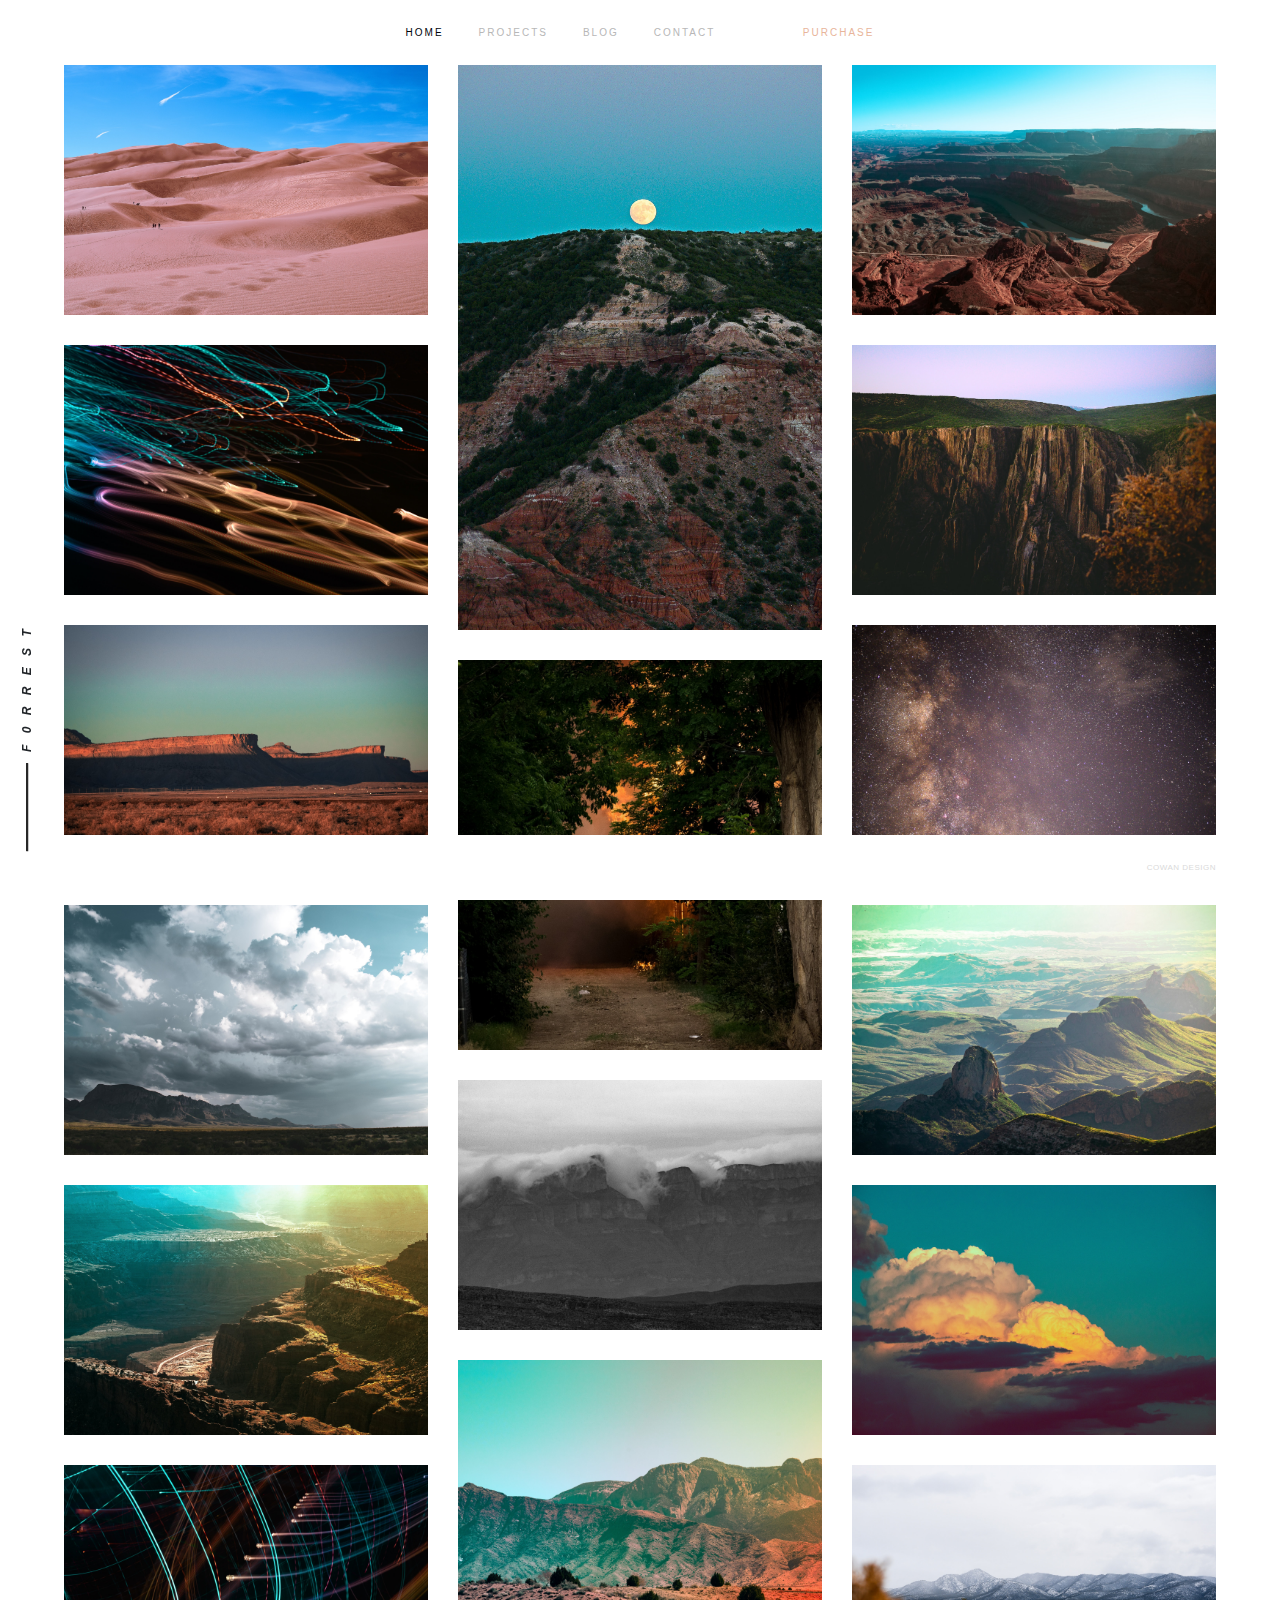
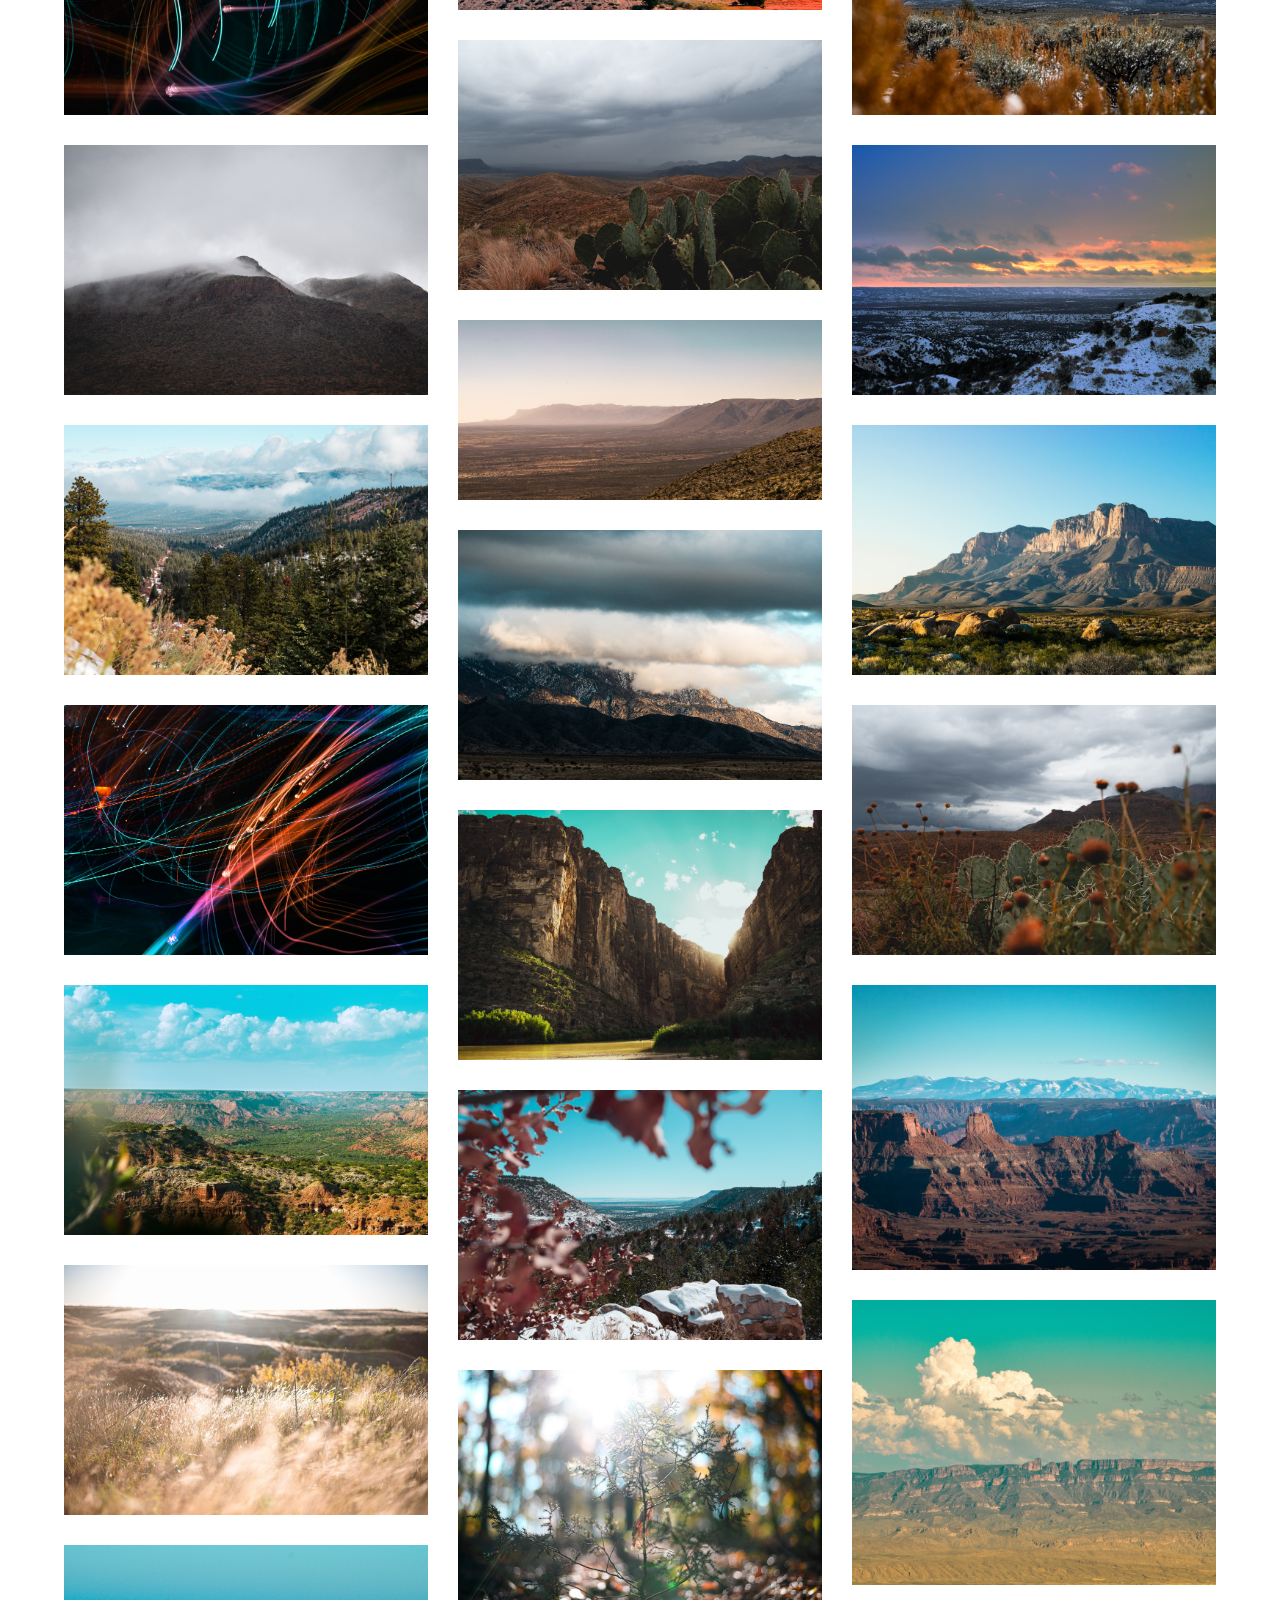
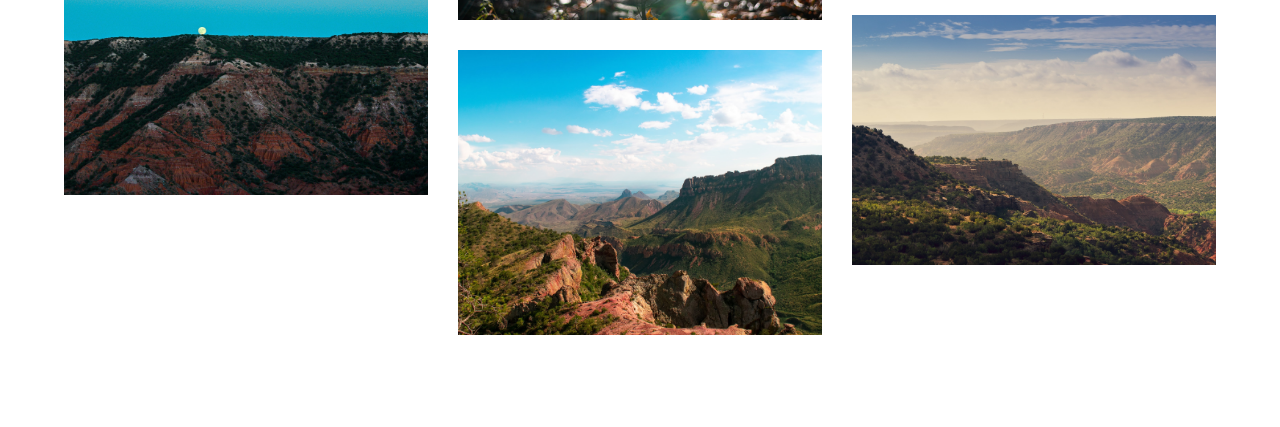
==== commit a41a7169: "Update projects.html" ====
--- a/projects.html
+++ b/projects.html
@@ -636,26 +636,8 @@
     </a>
 </footer>
  <script>
-$('img[data-enlargable]').addClass('img-enlargable').click(function(){
-    var src = $(this).attr('src');
-    var modal;
-    function removeModal(){ modal.remove(); $('body').off('keyup.modal-close'); }
-    modal = $('<div>').css({
-        background: 'RGBA(0,0,0,.9) url('+src+') no-repeat center',
-        backgroundSize: 'contain',
-        width:'100%', height:'100%',
-        position:'fixed',
-        zIndex:'10000',
-        top:'0', left:'0',
-        cursor: 'zoom-out'
-    }).click(function(){
-        removeModal();
-    }).appendTo('body');
-    //handling ESC
-    $('body').on('keyup.modal-close', function(e){
-      if(e.key==='Escape'){ removeModal(); } 
-    });
-});
+$('img[data-enlargable]').addClass('img-enlargable').click(function(){var src = $(this).attr('src');var modal;function removeModal(){ modal.remove(); $('body').off('keyup.modal-close'); }modal = $('<div>').cs
+background: 'RGBA(0,0,0,.9) url('+src+') no-repeat center',backgroundSize: 'contain',width:'100%', height:'100%',position:'fixed',zIndex:'10000',top:'0', left:'0',cursor: 'zoom-out'}).click(function(){removeModal();}).appendTo('body');ESC$('body').on('keyup.modal-close', function(e){if(e.key==='Escape'){ removeModal(); } });});
 </script>
 
 
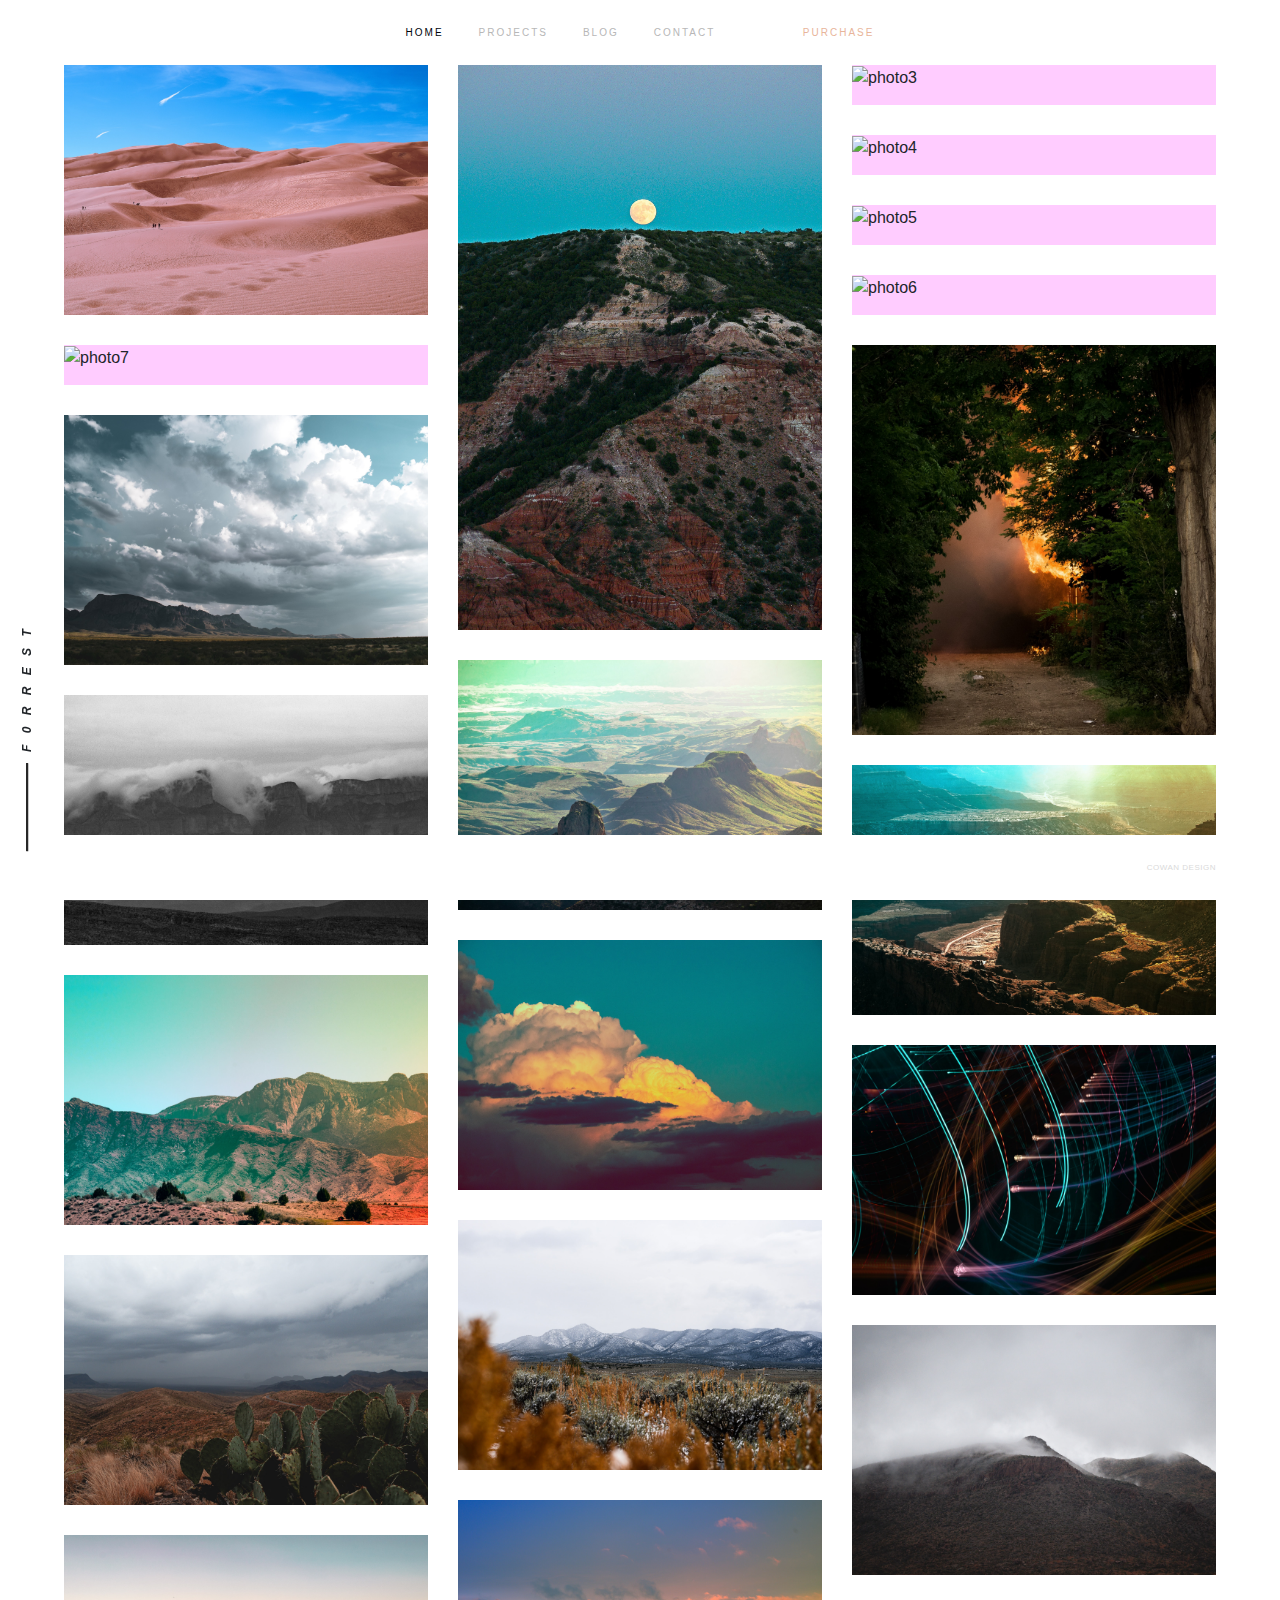
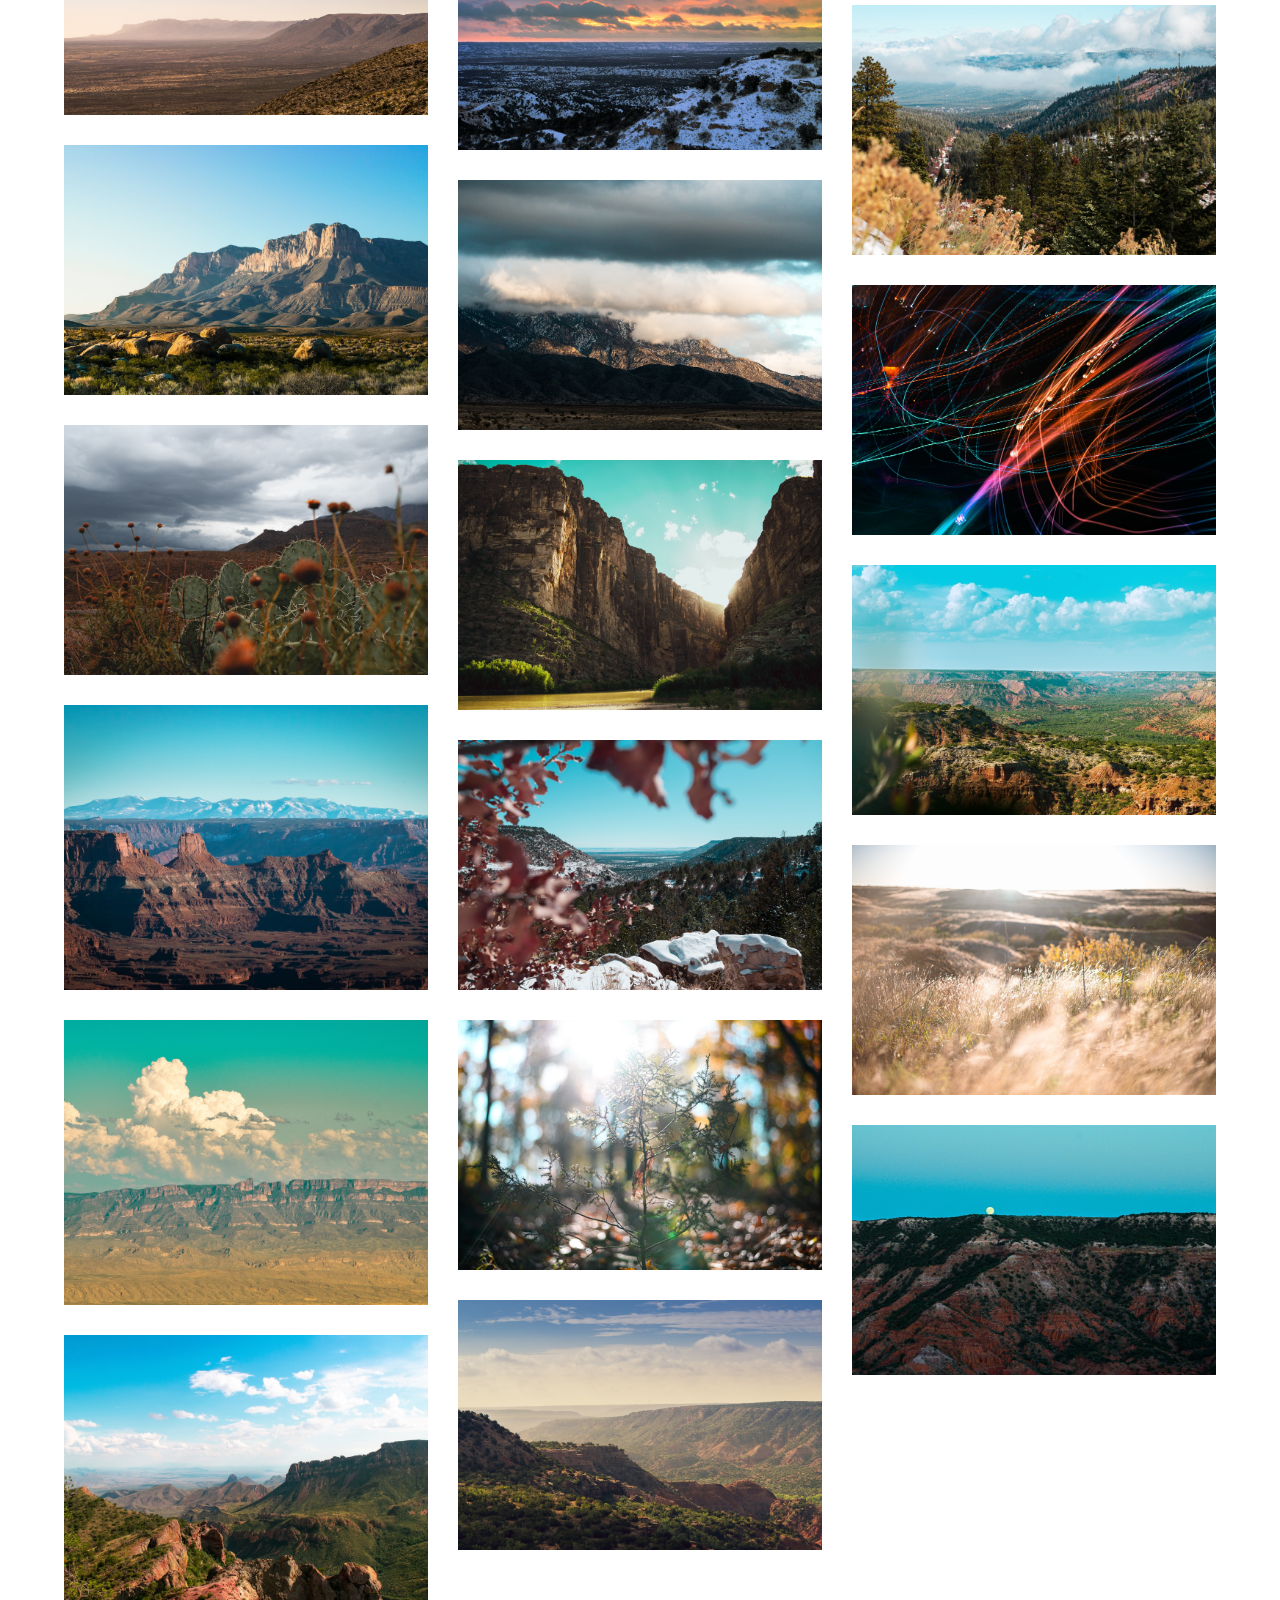
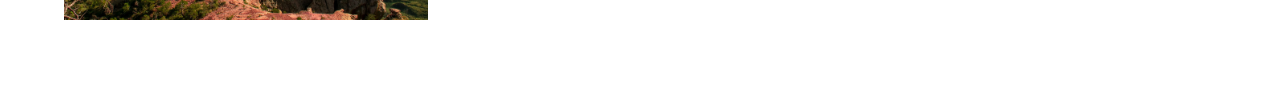
==== commit f9e578c4: "Update projects.html" ====
--- a/projects.html
+++ b/projects.html
@@ -98,9 +98,9 @@
                          data-enlargable width="100" 
                          style="cursor: crosshair"
                          class="card-img js-lazy-load-img"
-                         src="images/photo3.jpg"
-                         srcset="images/photo3.jpg 1300w"
-                         alt="images/photo3.jpg"
+                         src="//e3s1lz75.cdn.imgeng.in/photo3.jpg"
+                         srcset="//e3s1lz75.cdn.imgeng.in/photo3.jpg 1300w"
+                         alt="photo3"
                     >
                                         </div>
                 </a>
@@ -112,9 +112,9 @@
                          data-enlargable width="100" 
                          style="cursor: crosshair"
                          class="card-img js-lazy-load-img"
-                         src="images/photo4.jpg"
-                         srcset="images/photo4.jpg 1300w"
-                         alt="images/photo4.jpg"
+                         src="//e3s1lz75.cdn.imgeng.in/photo4.jpg"
+                         srcset="//e3s1lz75.cdn.imgeng.in/photo4.jpg 1300w"
+                         alt="photo4"
                     >
                                         </div>
                 </a>
@@ -127,9 +127,9 @@
                          data-enlargable width="100" 
                          style="cursor: crosshair" 
                          class="card-img js-lazy-load-img"
-                         src="images/photo5.jpg"
-                         srcset="images/photo5.jpg 1300w"
-                         alt="images/photo5.jpg"
+                         src="//e3s1lz75.cdn.imgeng.in/photo5.jpg"
+                         srcset="//e3s1lz75.cdn.imgeng.in/photo5.jpg 1300w"
+                         alt="photo5"
                     >
                                         </div>
                 </a>
@@ -142,9 +142,9 @@
                          data-enlargable width="100" 
                          style="cursor: crosshair" 
                          class="card-img js-lazy-load-img"
-                         src="images/photo6.jpg"
-                         srcset="images/photo6.jpg 1300w"
-                         alt="images/photo6.jpg"
+                         src="//e3s1lz75.cdn.imgeng.in/photo6.jpg"
+                         srcset="//e3s1lz75.cdn.imgeng.in/photo6.jpg 1300w"
+                         alt="photo6"
                     >
                                         </div>
                 </a>
@@ -157,9 +157,9 @@
                          data-enlargable width="100" 
                          style="cursor: crosshair" 
                          class="card-img js-lazy-load-img"
-                         src="images/photo7.jpg"
-                         srcset="images/photo7.jpg 1300w"
-                         alt="images/photo7.jpg"
+                         src="//e3s1lz75.cdn.imgeng.in/photo7.jpg"
+                         srcset="//e3s1lz75.cdn.imgeng.in/photo7.jpg 1300w"
+                         alt="photo7"
                     >
                                         </div>
                 </a>
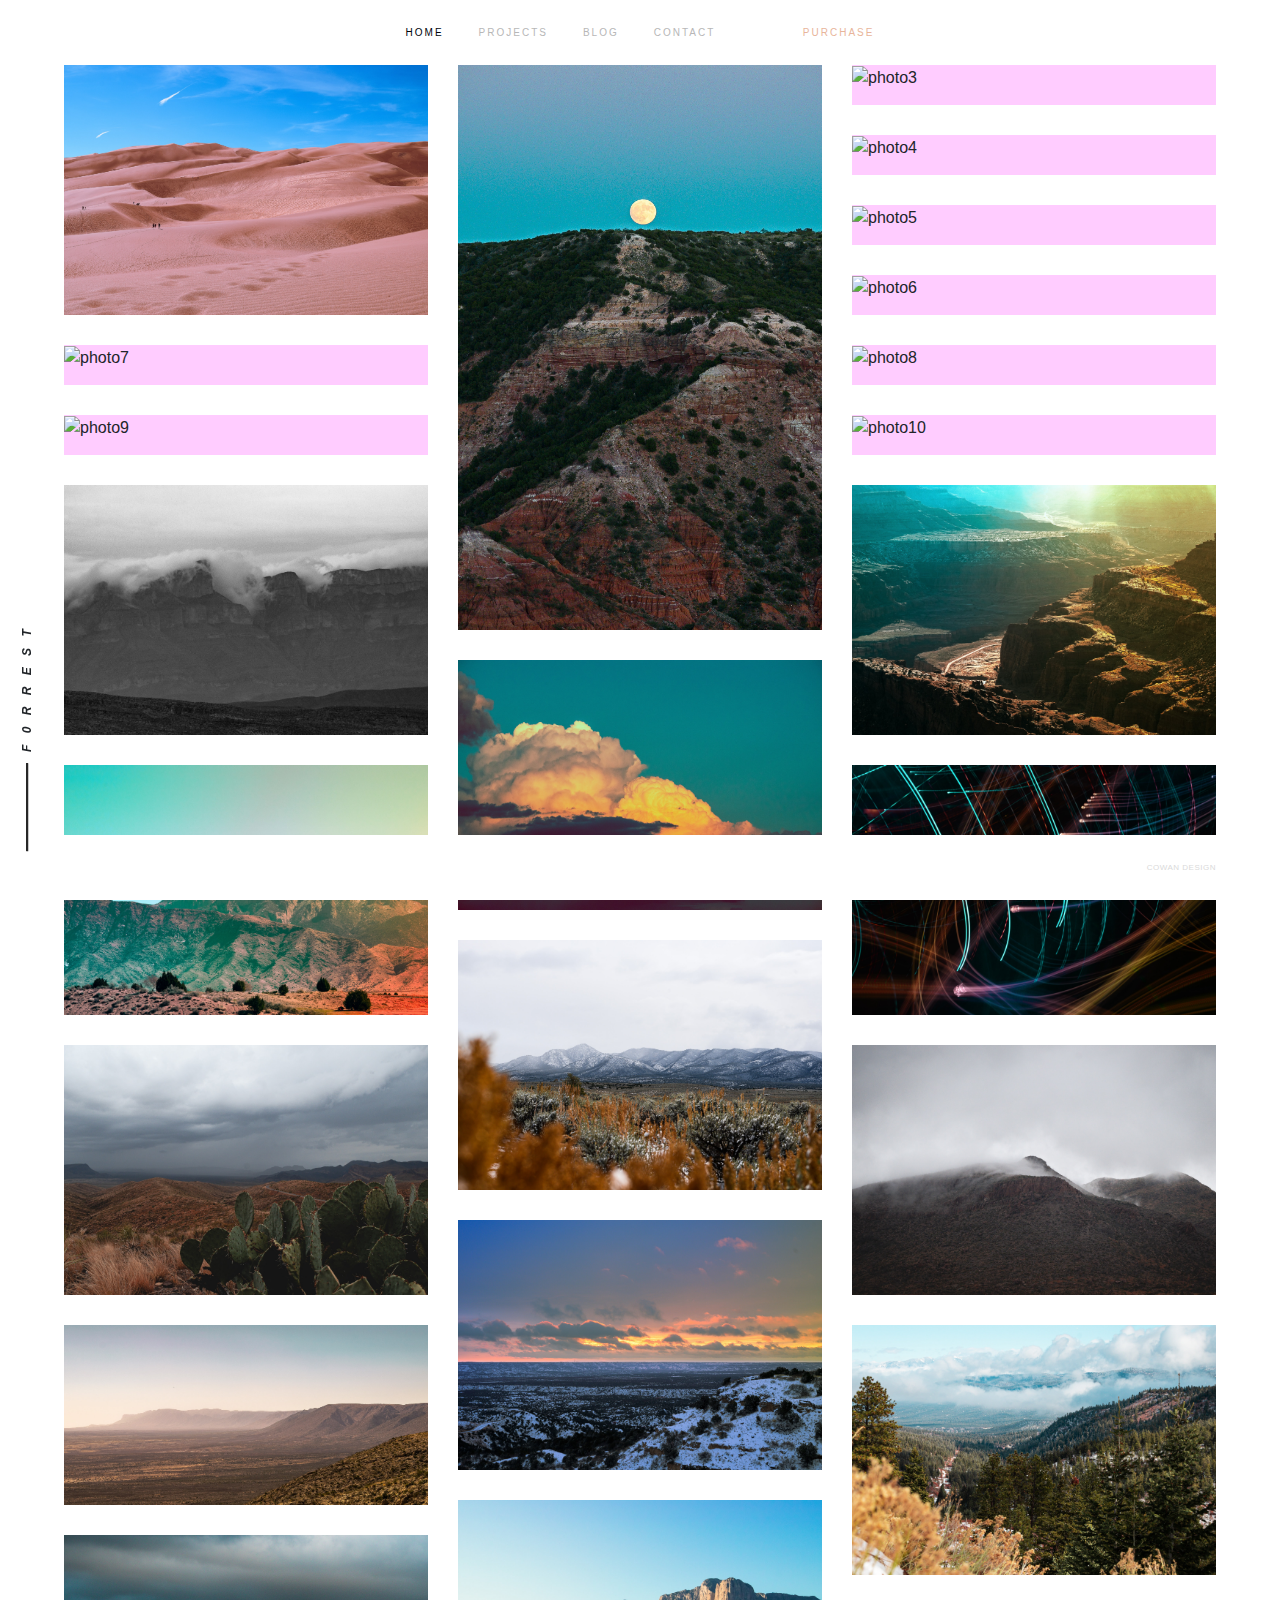
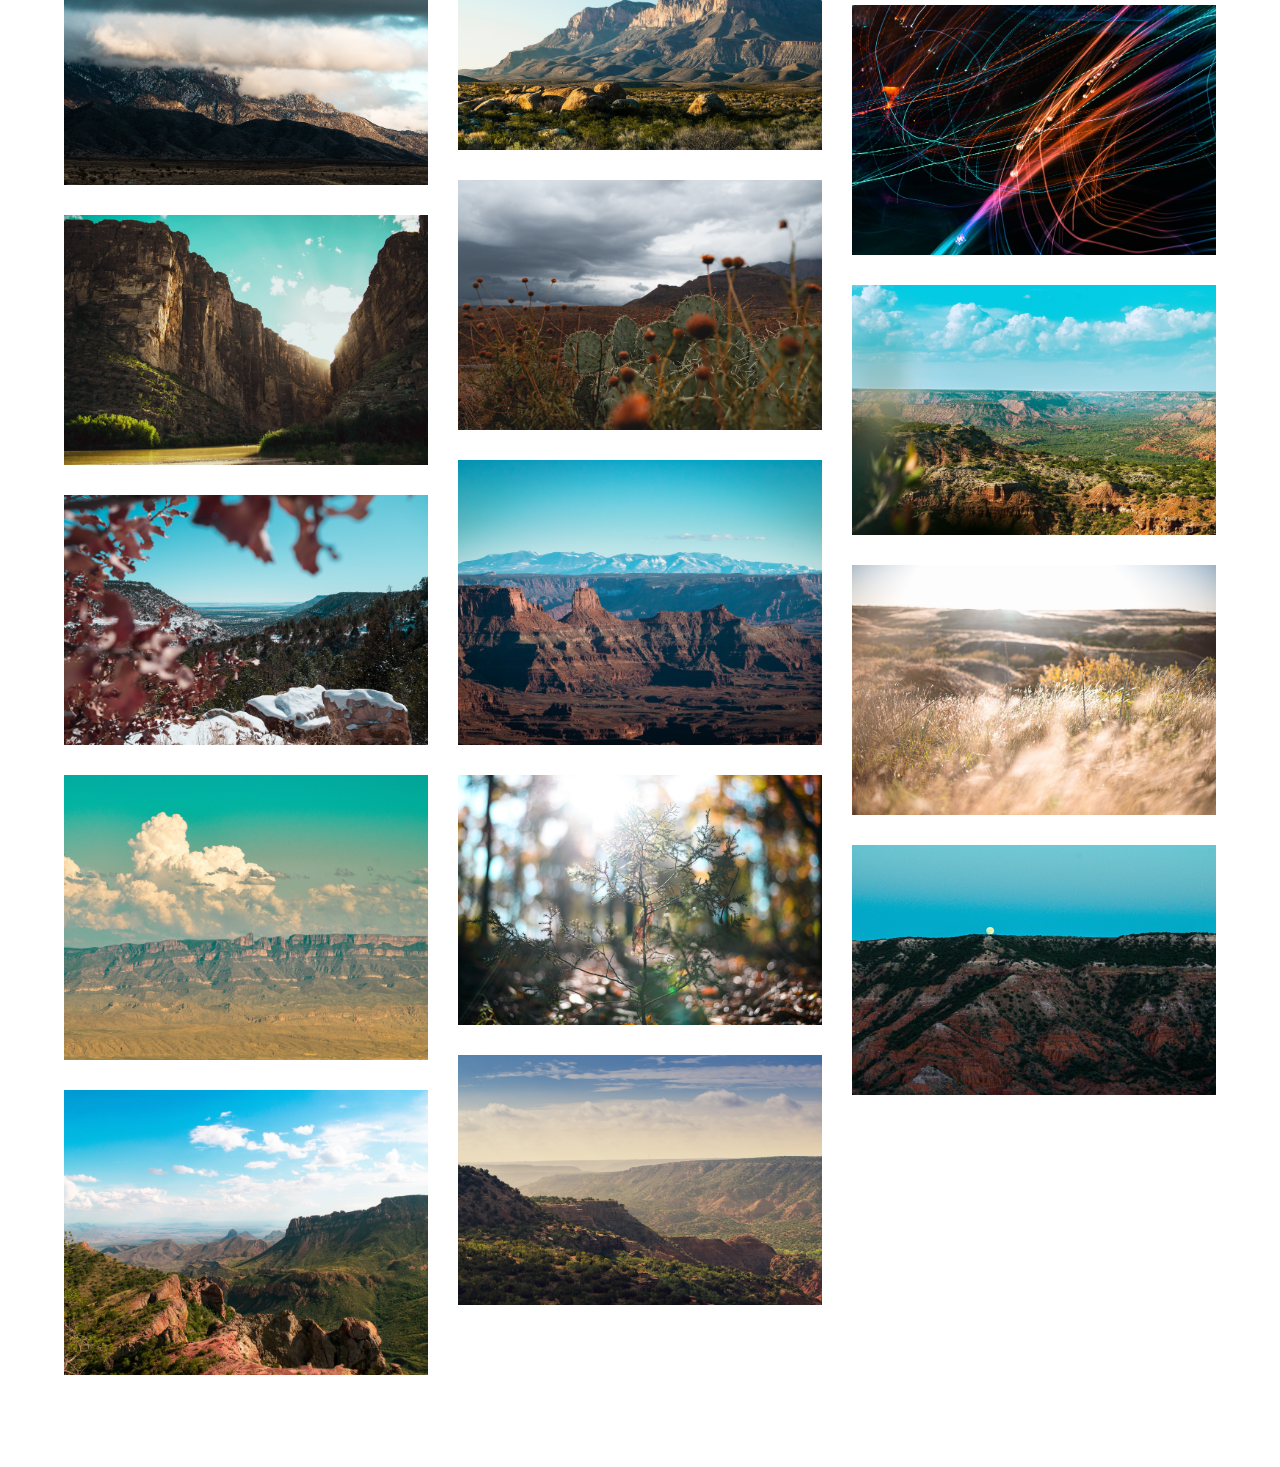
==== commit 5c459775: "Update projects.html" ====
--- a/projects.html
+++ b/projects.html
@@ -172,9 +172,9 @@
                          data-enlargable width="100" 
                          style="cursor: crosshair" 
                          class="card-img js-lazy-load-img"
-                         src="images/photo8.jpg"
-                         srcset="images/photo8.jpg 1300w"
-                         alt="images/photo8.jpg"
+                         src="//e3s1lz75.cdn.imgeng.in/photo8.jpg"
+                         srcset="//e3s1lz75.cdn.imgeng.in/photo8.jpg 1300w"
+                         alt="photo8"
                     >
                                         </div>
                 </a>
@@ -187,9 +187,9 @@
                          data-enlargable width="100" 
                          style="cursor: crosshair" 
                          class="card-img js-lazy-load-img"
-                         src="images/photo9.jpg"
-                         srcset="images/photo9.jpg 1300w"
-                         alt="images/photo9.jpg"
+                         src="//e3s1lz75.cdn.imgeng.in/photo9.jpg"
+                         srcset="//e3s1lz75.cdn.imgeng.in/photo9.jpg 1300w"
+                         alt="photo9"
                     >
                                         </div>
                 </a>
@@ -202,9 +202,9 @@
                          data-enlargable width="100" 
                          style="cursor: crosshair" 
                          class="card-img js-lazy-load-img"
-                         src="images/photo10.jpg"
-                         srcset="images/photo10.jpg 1300w"
-                         alt="images/photo10.jpg"
+                         src="//e3s1lz75.cdn.imgeng.in/photo10.jpg"
+                         srcset="//e3s1lz75.cdn.imgeng.in/photo10.jpg 1300w"
+                         alt="photo10"
                     >
                                         </div>
                 </a>
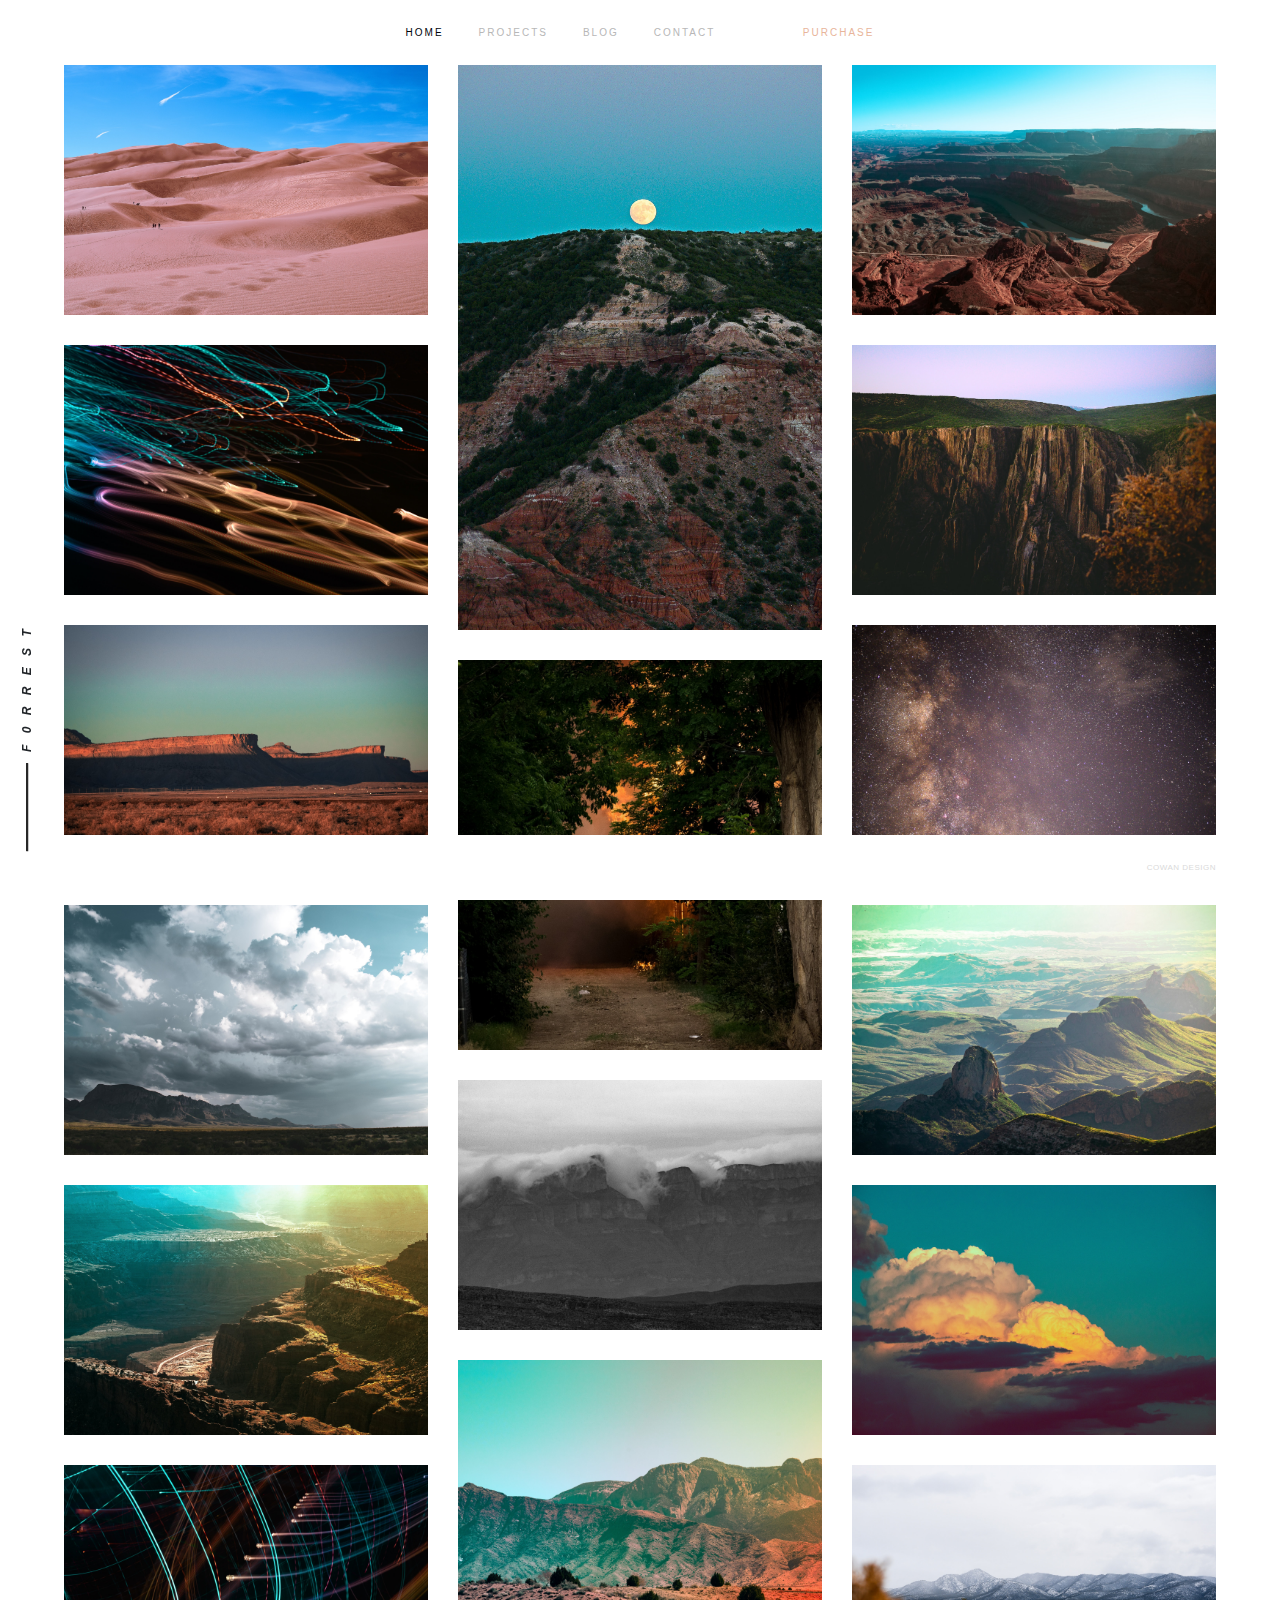
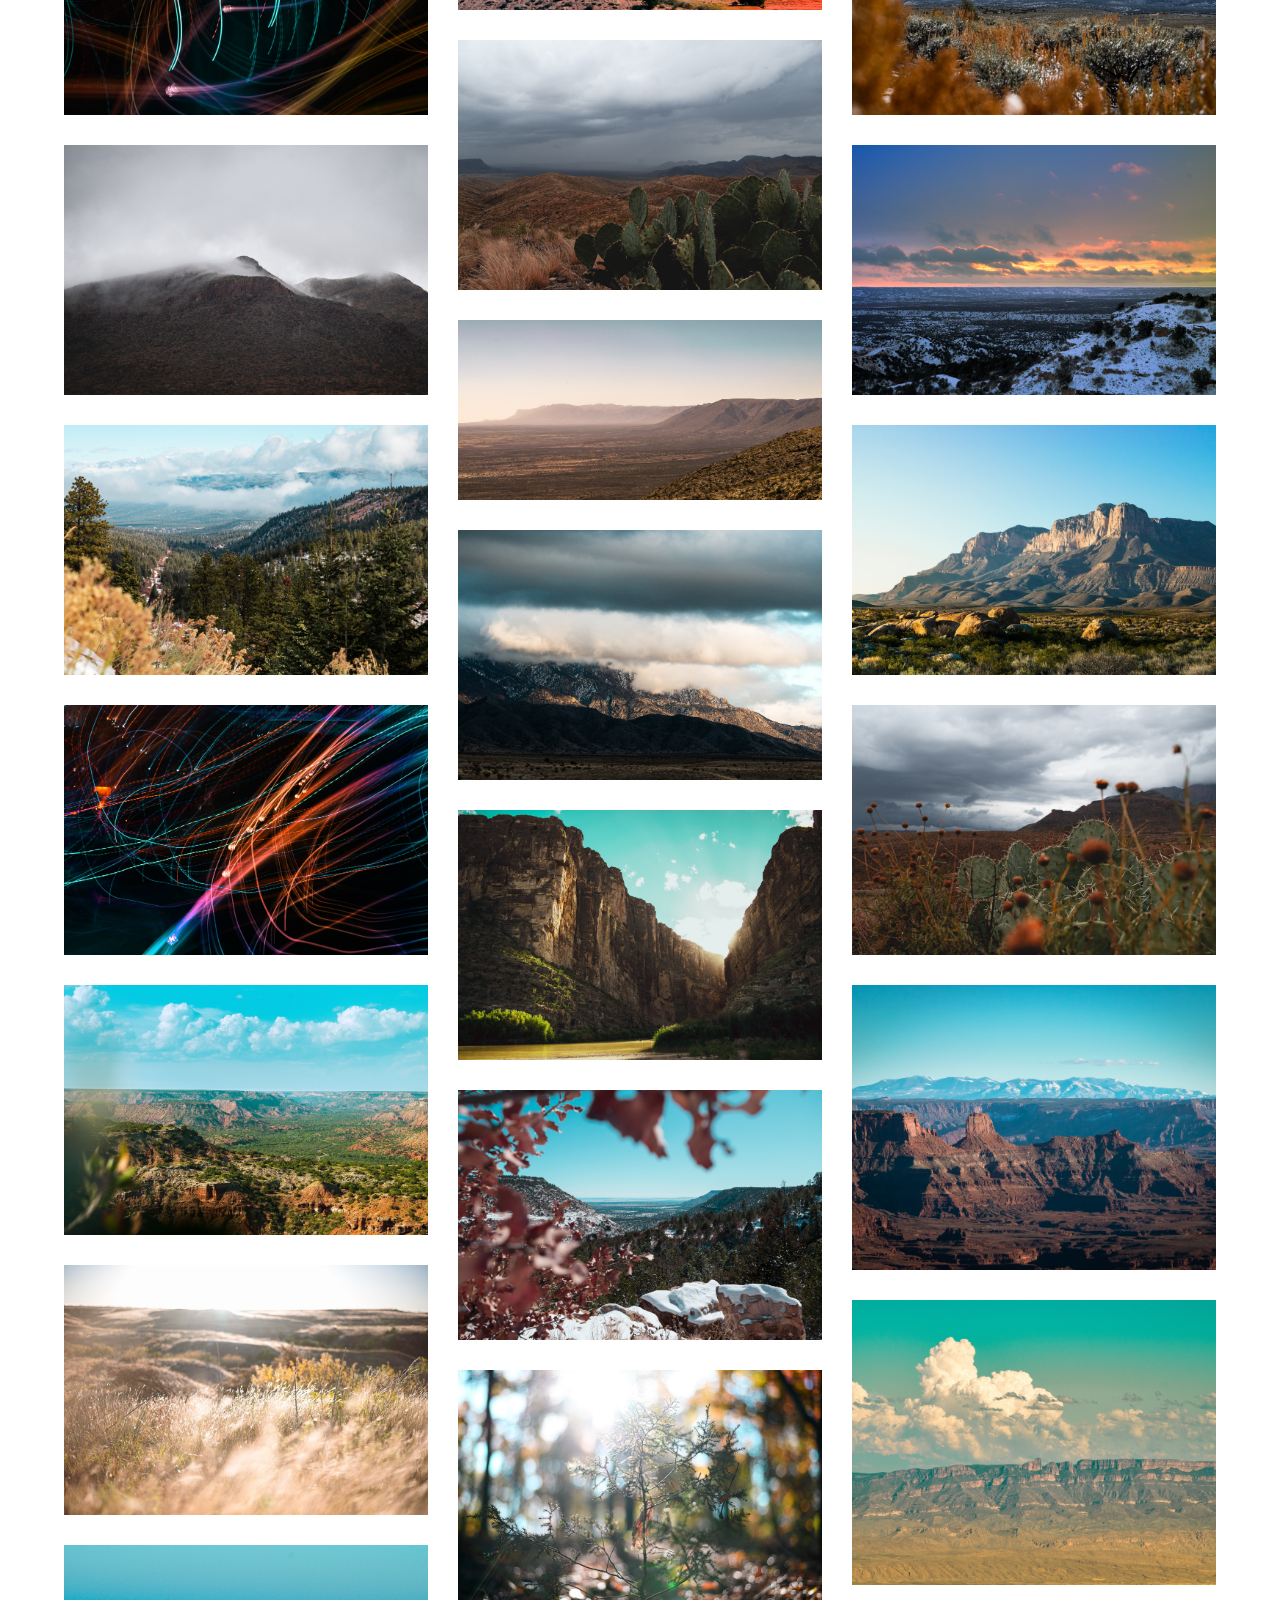
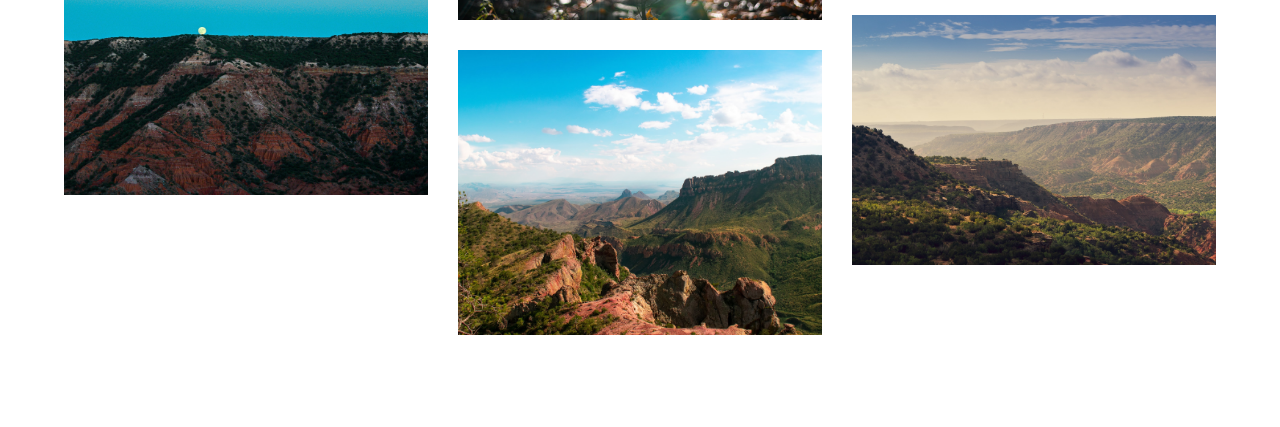
==== commit e2b3ceff: "Update projects.html" ====
--- a/projects.html
+++ b/projects.html
@@ -7,7 +7,10 @@
     <link href="css/main.css" rel="stylesheet">
     <script src="https://ajax.googleapis.com/ajax/libs/jquery/2.1.1/jquery.min.js"></script>
     <title>Projects</title>
-   
+    <script>
+$('img[data-enlargable]').addClass('img-enlargable').click(function(){var src = $(this).attr('src');var modal;function removeModal(){ modal.remove(); $('body').off('keyup.modal-close'); }modal = $('<div>').cs
+background: 'RGBA(0,0,0,.9) url('+src+') no-repeat center',backgroundSize: 'contain',width:'100%', height:'100%',position:'fixed',zIndex:'10000',top:'0', left:'0',cursor: 'zoom-out'}).click(function(){removeModal();}).appendTo('body');ESC$('body').on('keyup.modal-close', function(e){if(e.key==='Escape'){ removeModal(); } });});
+</script>
     </head>
 <body class=" header-is-fixed ">
   <!--  Custom Cursor -->
@@ -98,8 +101,8 @@
                          data-enlargable width="100" 
                          style="cursor: crosshair"
                          class="card-img js-lazy-load-img"
-                         src="//e3s1lz75.cdn.imgeng.in/photo3.jpg"
-                         srcset="//e3s1lz75.cdn.imgeng.in/photo3.jpg 1300w"
+                         src="images/photo3.jpg"
+                         srcset="images/photo3.jpg 1300w"
                          alt="photo3"
                     >
                                         </div>
@@ -112,8 +115,8 @@
                          data-enlargable width="100" 
                          style="cursor: crosshair"
                          class="card-img js-lazy-load-img"
-                         src="//e3s1lz75.cdn.imgeng.in/photo4.jpg"
-                         srcset="//e3s1lz75.cdn.imgeng.in/photo4.jpg 1300w"
+                         src="images/photo4.jpg"
+                         srcset="images/photo4.jpg 1300w"
                          alt="photo4"
                     >
                                         </div>
@@ -127,8 +130,8 @@
                          data-enlargable width="100" 
                          style="cursor: crosshair" 
                          class="card-img js-lazy-load-img"
-                         src="//e3s1lz75.cdn.imgeng.in/photo5.jpg"
-                         srcset="//e3s1lz75.cdn.imgeng.in/photo5.jpg 1300w"
+                         src="images/photo5.jpg"
+                         srcset="images/photo5.jpg 1300w"
                          alt="photo5"
                     >
                                         </div>
@@ -142,8 +145,8 @@
                          data-enlargable width="100" 
                          style="cursor: crosshair" 
                          class="card-img js-lazy-load-img"
-                         src="//e3s1lz75.cdn.imgeng.in/photo6.jpg"
-                         srcset="//e3s1lz75.cdn.imgeng.in/photo6.jpg 1300w"
+                         src="images/photo6.jpg"
+                         srcset="images/photo6.jpg 1300w"
                          alt="photo6"
                     >
                                         </div>
@@ -157,8 +160,8 @@
                          data-enlargable width="100" 
                          style="cursor: crosshair" 
                          class="card-img js-lazy-load-img"
-                         src="//e3s1lz75.cdn.imgeng.in/photo7.jpg"
-                         srcset="//e3s1lz75.cdn.imgeng.in/photo7.jpg 1300w"
+                         src="images/photo7.jpg"
+                         srcset="images/photo7.jpg 1300w"
                          alt="photo7"
                     >
                                         </div>
@@ -172,8 +175,8 @@
                          data-enlargable width="100" 
                          style="cursor: crosshair" 
                          class="card-img js-lazy-load-img"
-                         src="//e3s1lz75.cdn.imgeng.in/photo8.jpg"
-                         srcset="//e3s1lz75.cdn.imgeng.in/photo8.jpg 1300w"
+                         src="images/photo8.jpg"
+                         srcset="images/photo8.jpg 1300w"
                          alt="photo8"
                     >
                                         </div>
@@ -187,8 +190,8 @@
                          data-enlargable width="100" 
                          style="cursor: crosshair" 
                          class="card-img js-lazy-load-img"
-                         src="//e3s1lz75.cdn.imgeng.in/photo9.jpg"
-                         srcset="//e3s1lz75.cdn.imgeng.in/photo9.jpg 1300w"
+                         src="images/photo9.jpg"
+                         srcset="images/photo9.jpg 1300w"
                          alt="photo9"
                     >
                                         </div>
@@ -202,8 +205,8 @@
                          data-enlargable width="100" 
                          style="cursor: crosshair" 
                          class="card-img js-lazy-load-img"
-                         src="//e3s1lz75.cdn.imgeng.in/photo10.jpg"
-                         srcset="//e3s1lz75.cdn.imgeng.in/photo10.jpg 1300w"
+                         src="images/photo10.jpg"
+                         srcset="images/photo10.jpg 1300w"
                          alt="photo10"
                     >
                                         </div>
@@ -219,7 +222,7 @@
                          class="card-img js-lazy-load-img"
                          src="images/photo11.jpg"
                          srcset="images/photo11.jpg 1300w"
-                         alt="images/photo11.jpg"
+                         alt="photo11"
                     >
                                         </div>
                 </a>
@@ -234,7 +237,7 @@
                          class="card-img js-lazy-load-img"
                          src="images/photo12.jpg"
                          srcset="images/photo12.jpg 1300w"
-                         alt="images/photo12.jpg"
+                         alt="photo12"
                     >
                                         </div>
                 </a>
@@ -249,7 +252,7 @@
                          class="card-img js-lazy-load-img"
                          src="images/photo13.jpg"
                          srcset="images/photo13.jpg 1300w"
-                         alt="images/photo13.jpg"
+                         alt="photo13"
                     >
                                         </div>
                 </a>
@@ -264,7 +267,7 @@
                          class="card-img js-lazy-load-img"
                          src="images/photo14.jpg"
                          srcset="images/photo14.jpg 1300w"
-                         alt="images/photo14.jpg"
+                         alt="photo14"
                     >
                                         </div>
                 </a>
@@ -280,7 +283,7 @@
                          class="card-img js-lazy-load-img"
                          src="images/photo15.jpg"
                          srcset="images/photo15.jpg 1300w"
-                         alt="images/photo15.jpg"
+                         alt="photo15"
                     >
                                         </div>
                 </a>
@@ -295,7 +298,7 @@
                          class="card-img js-lazy-load-img"
                          src="images/photo16.jpg"
                          srcset="images/photo16.jpg 1300w"
-                         alt="images/photo16.jpg"
+                         alt="photo16"
                     >
                                         </div>
                 </a>
@@ -310,7 +313,7 @@
                          class="card-img js-lazy-load-img"
                          src="images/photo17.jpg"
                          srcset="images/photo17.jpg 1300w"
-                         alt="images/photo17.jpg"
+                         alt="photo17"
                     >
                                         </div>
                 </a>
@@ -325,7 +328,7 @@
                          class="card-img js-lazy-load-img"
                          src="images/photo18.jpg"
                          srcset="images/photo18.jpg 1300w"
-                         alt="images/photo18.jpg"
+                         alt="photo18"
                     >
                                         </div>
                 </a>
@@ -340,7 +343,7 @@
                          class="card-img js-lazy-load-img"
                          src="images/photo19.jpg"
                          srcset="images/photo19.jpg 1300w"
-                         alt="images/photo19.jpg"
+                         alt="photo19"
                     >
                                         </div>
                 </a>
@@ -355,7 +358,7 @@
                          class="card-img js-lazy-load-img"
                          src="images/photo20.jpg"
                          srcset="images/photo20.jpg 1300w"
-                         alt="images/photo20.jpg"
+                         alt="photo20"
                     >
                                         </div>
                 </a>
@@ -370,7 +373,7 @@
                          class="card-img js-lazy-load-img"
                          src="images/photo21.jpg"
                          srcset="images/photo21.jpg 1300w"
-                         alt="images/photo21.jpg"
+                         alt="photo21"
                     >
                                         </div>
                 </a>
@@ -385,7 +388,7 @@
                          class="card-img js-lazy-load-img"
                          src="images/photo22.jpg"
                          srcset="images/photo22.jpg 1300w"
-                         alt="images/photo22.jpg"
+                         alt="photo22"
                     >
                                         </div>
                 </a>
@@ -400,7 +403,7 @@
                          class="card-img js-lazy-load-img"
                          src="images/photo23.jpg"
                          srcset="images/photo23.jpg 1300w"
-                         alt="images/photo23.jpg"
+                         alt="photo23"
                     >
                                         </div>
                 </a>
@@ -415,7 +418,7 @@
                          class="card-img js-lazy-load-img"
                          src="images/photo24.jpg"
                          srcset="images/photo24.jpg 1300w"
-                         alt="images/photo24.jpg"
+                         alt="photo24"
                     >
                                         </div>
                 </a>
@@ -430,7 +433,7 @@
                          class="card-img js-lazy-load-img"
                          src="images/photo25.jpg"
                          srcset="images/photo25.jpg 1300w"
-                         alt="images/photo25.jpg"
+                         alt="photo25"
                     >
                                         </div>
                 </a>
@@ -445,7 +448,7 @@
                          class="card-img js-lazy-load-img"
                          src="images/photo26.jpg"
                          srcset="images/photo26.jpg 1300w"
-                         alt="images/photo26.jpg"
+                         alt="photo26"
                     >
                                         </div>
                 </a>
@@ -460,7 +463,7 @@
                          class="card-img js-lazy-load-img"
                          src="images/photo27.jpg"
                          srcset="images/photo27.jpg 1300w"
-                         alt="images/photo27.jpg"
+                         alt="photo27"
                     >
                                         </div>
                 </a>
@@ -475,7 +478,7 @@
                          class="card-img js-lazy-load-img"
                          src="images/photo28.jpg"
                          srcset="images/photo28.jpg 1300w"
-                         alt="images/photo28.jpg"
+                         alt="photo28"
                     >
                                         </div>
                 </a>
@@ -490,7 +493,7 @@
                          class="card-img js-lazy-load-img"
                          src="images/photo29.jpg"
                          srcset="images/photo29.jpg 1300w"
-                         alt="images/photo29.jpg"
+                         alt="photo29"
                     >
                                         </div>
                 </a>
@@ -505,7 +508,7 @@
                          class="card-img js-lazy-load-img"
                          src="images/photo30.jpg"
                          srcset="images/photo30.jpg 1300w"
-                         alt="images/photo30.jpg"
+                         alt="photo30"
                     >
                                         </div>
                 </a>
@@ -520,7 +523,7 @@
                          class="card-img js-lazy-load-img"
                          src="images/photo31.jpg"
                          srcset="images/photo31.jpg 1300w"
-                         alt="images/photo31.jpg"
+                         alt="photo31"
                     >
                                         </div>
                 </a>
@@ -535,7 +538,7 @@
                          class="card-img js-lazy-load-img"
                          src="images/photo32.jpg"
                          srcset="images/photo32.jpg 1300w"
-                         alt="images/photo32.jpg"
+                         alt="photo32"
                     >
                                         </div>
                 </a>
@@ -550,7 +553,7 @@
                          class="card-img js-lazy-load-img"
                          src="images/photo33.jpg"
                          srcset="images/photo33.jpg 1300w"
-                         alt="images/photo33.jpg"
+                         alt="photo33"
                     >
                                         </div>
                 </a>
@@ -565,7 +568,7 @@
                          class="card-img js-lazy-load-img"
                          src="images/photo34.jpg"
                          srcset="images/photo34.jpg 1300w"
-                         alt="images/photo34.jpg"
+                         alt="photo34"
                     >
                                         </div>
                 </a>
@@ -580,7 +583,7 @@
                          class="card-img js-lazy-load-img"
                          src="images/photo35.jpg"
                          srcset="images/photo35.jpg 1300w"
-                         alt="images/photo35.jpg"
+                         alt="photo35"
                     >
                                         </div>
                 </a>
@@ -635,10 +638,7 @@
         <span class="cowan-design__name">Cowan Design</span> <span class="cowan-design__monogram">CD</span>
     </a>
 </footer>
- <script>
-$('img[data-enlargable]').addClass('img-enlargable').click(function(){var src = $(this).attr('src');var modal;function removeModal(){ modal.remove(); $('body').off('keyup.modal-close'); }modal = $('<div>').cs
-background: 'RGBA(0,0,0,.9) url('+src+') no-repeat center',backgroundSize: 'contain',width:'100%', height:'100%',position:'fixed',zIndex:'10000',top:'0', left:'0',cursor: 'zoom-out'}).click(function(){removeModal();}).appendTo('body');ESC$('body').on('keyup.modal-close', function(e){if(e.key==='Escape'){ removeModal(); } });});
-</script>
+
 
 
 <script src="javascript/bb.app.js"></script>
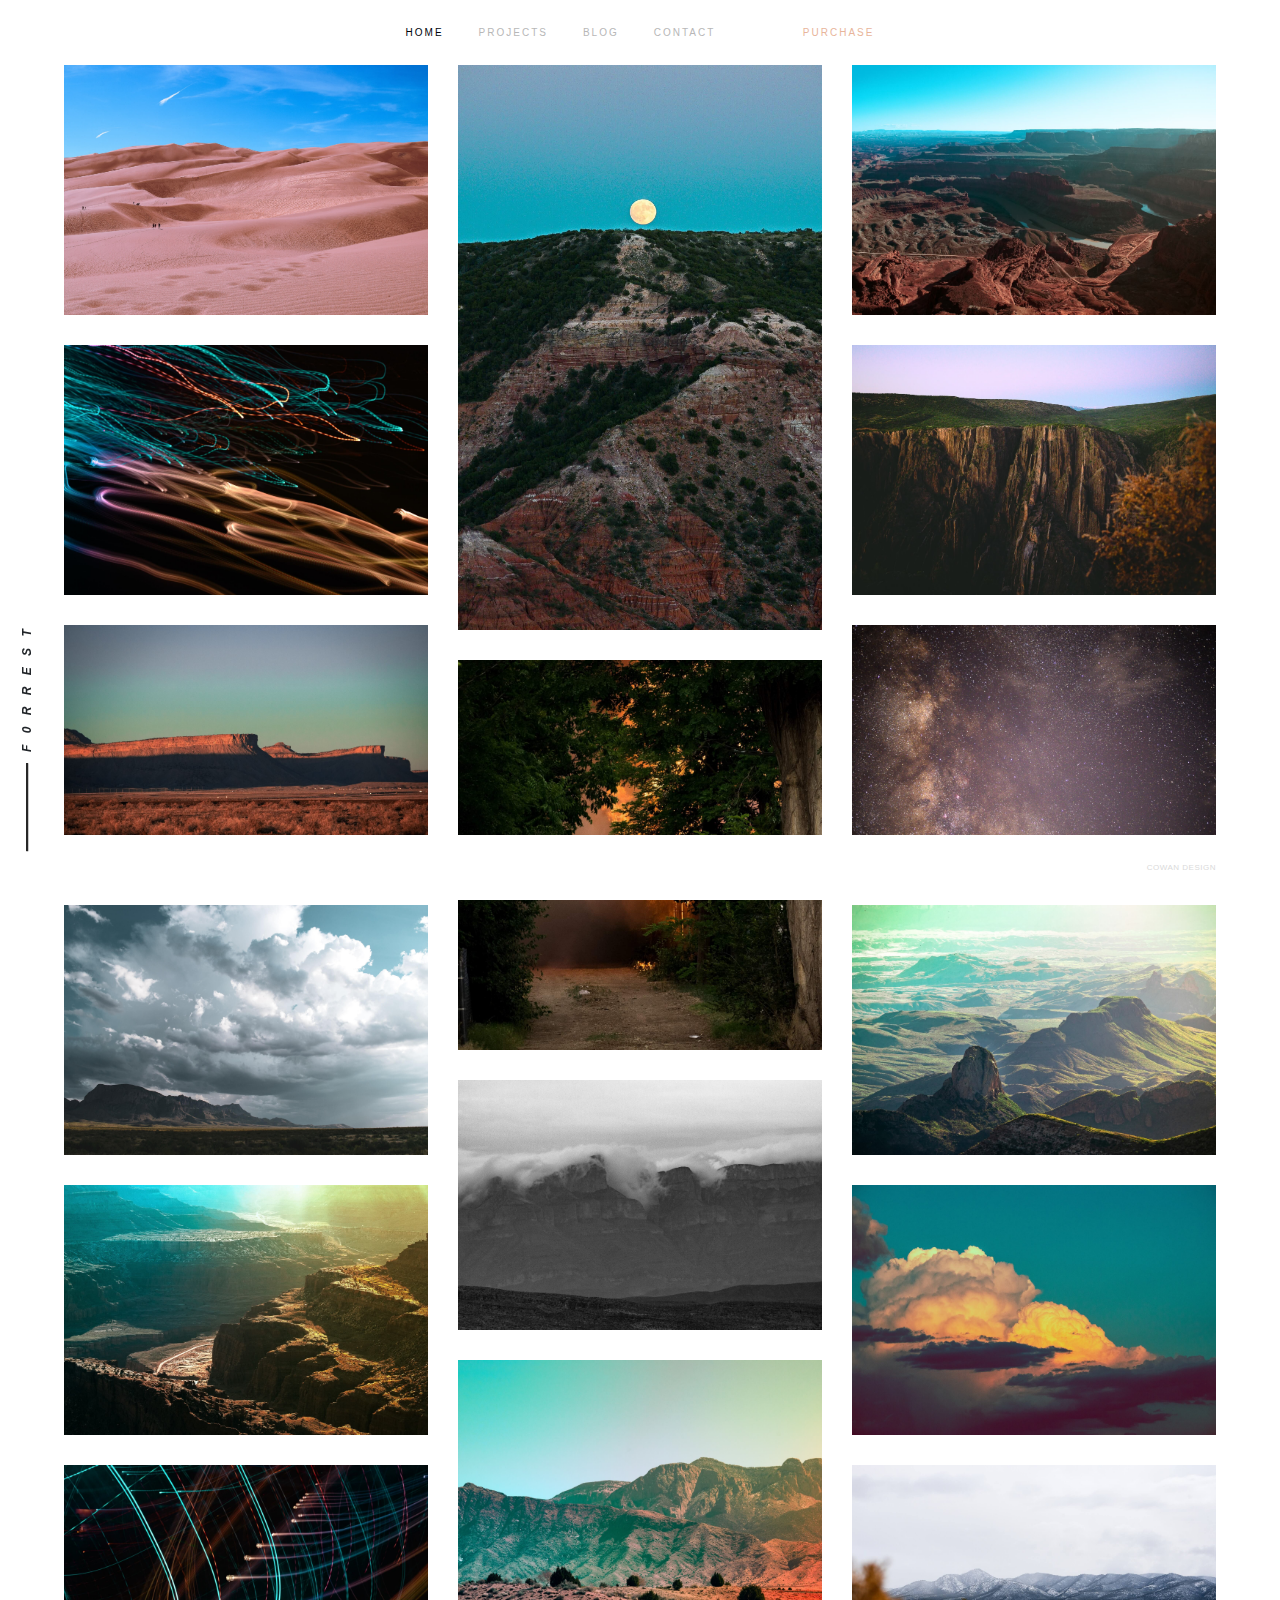
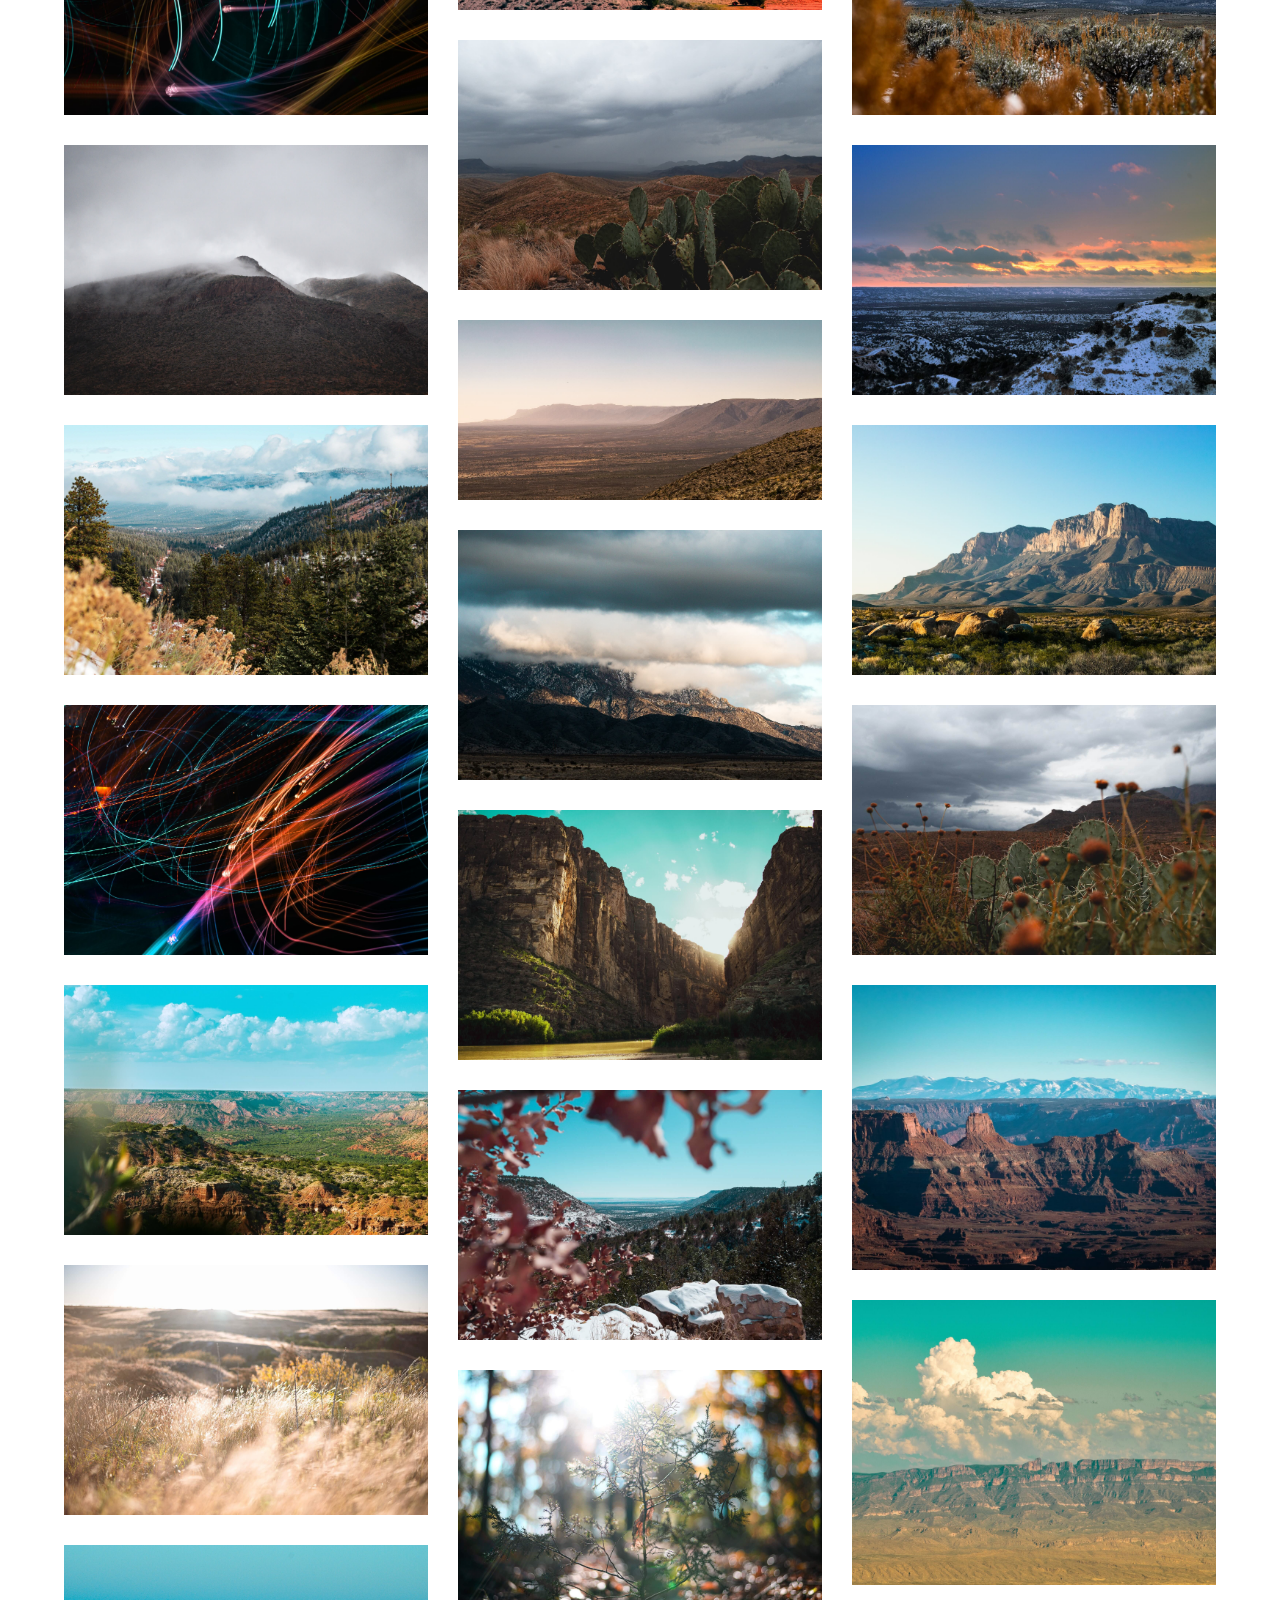
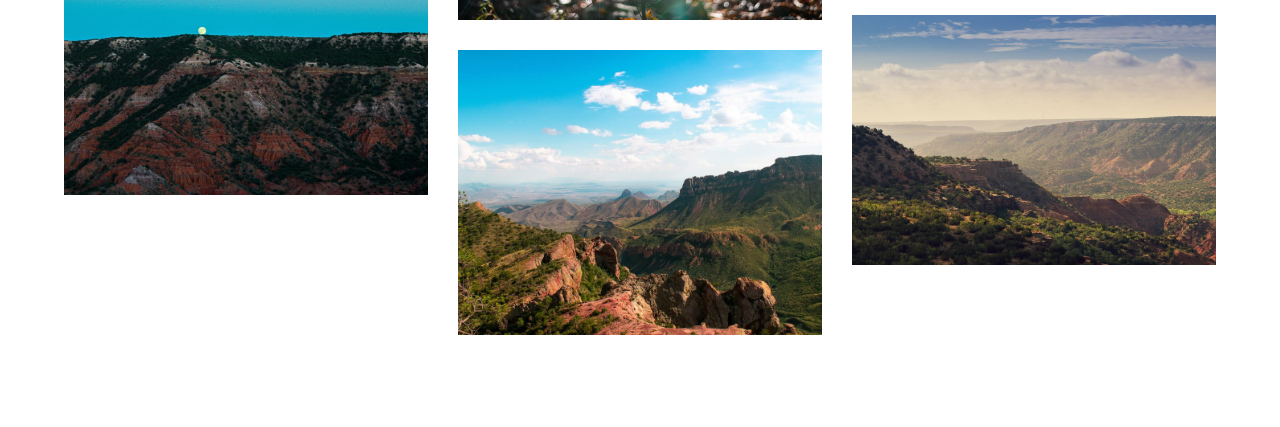
==== commit e426a6a0: "Update projects.html" ====
--- a/projects.html
+++ b/projects.html
@@ -7,10 +7,7 @@
     <link href="css/main.css" rel="stylesheet">
     <script src="https://ajax.googleapis.com/ajax/libs/jquery/2.1.1/jquery.min.js"></script>
     <title>Projects</title>
-    <script>
-$('img[data-enlargable]').addClass('img-enlargable').click(function(){var src = $(this).attr('src');var modal;function removeModal(){ modal.remove(); $('body').off('keyup.modal-close'); }modal = $('<div>').cs
-background: 'RGBA(0,0,0,.9) url('+src+') no-repeat center',backgroundSize: 'contain',width:'100%', height:'100%',position:'fixed',zIndex:'10000',top:'0', left:'0',cursor: 'zoom-out'}).click(function(){removeModal();}).appendTo('body');ESC$('body').on('keyup.modal-close', function(e){if(e.key==='Escape'){ removeModal(); } });});
-</script>
+
     </head>
 <body class=" header-is-fixed ">
   <!--  Custom Cursor -->
@@ -72,7 +69,7 @@
                          class="card-img js-lazy-load-img"
                          src="images/cover1x.jpg"
                          srcset="images/cover1x.jpg"
-                         alt="images/cover1x.jpg"
+                         alt="desert-landscape"
                     >
                                         </div>
 
@@ -88,7 +85,7 @@
                          class="card-img js-lazy-load-img"
                          src="images/photo2.jpg"
                          srcset="images/photo2.jpg 1300w"
-                         alt="images/photo2.jpg"
+                         alt="canyon-moon"
                     >
                                         </div>
                 </a>
@@ -103,7 +100,7 @@
                          class="card-img js-lazy-load-img"
                          src="images/photo3.jpg"
                          srcset="images/photo3.jpg 1300w"
-                         alt="photo3"
+                         alt="utah canyonlands landscape"
                     >
                                         </div>
                 </a>
@@ -117,7 +114,7 @@
                          class="card-img js-lazy-load-img"
                          src="images/photo4.jpg"
                          srcset="images/photo4.jpg 1300w"
-                         alt="photo4"
+                         alt="abstract light long exposure photography"
                     >
                                         </div>
                 </a>
@@ -132,7 +129,7 @@
                          class="card-img js-lazy-load-img"
                          src="images/photo5.jpg"
                          srcset="images/photo5.jpg 1300w"
-                         alt="photo5"
+                         alt="black canyon landscape"
                     >
                                         </div>
                 </a>
@@ -147,7 +144,7 @@
                          class="card-img js-lazy-load-img"
                          src="images/photo6.jpg"
                          srcset="images/photo6.jpg 1300w"
-                         alt="photo6"
+                         alt="mesa plateu landscapte desert"
                     >
                                         </div>
                 </a>
@@ -162,7 +159,7 @@
                          class="card-img js-lazy-load-img"
                          src="images/photo7.jpg"
                          srcset="images/photo7.jpg 1300w"
-                         alt="photo7"
+                         alt="astrophotograpy stars night sky "
                     >
                                         </div>
                 </a>
@@ -177,7 +174,7 @@
                          class="card-img js-lazy-load-img"
                          src="images/photo8.jpg"
                          srcset="images/photo8.jpg 1300w"
-                         alt="photo8"
+                         alt="urban fire photography wildfire"
                     >
                                         </div>
                 </a>
@@ -192,7 +189,7 @@
                          class="card-img js-lazy-load-img"
                          src="images/photo9.jpg"
                          srcset="images/photo9.jpg 1300w"
-                         alt="photo9"
+                         alt="mountain landscape clouds"
                     >
                                         </div>
                 </a>
@@ -207,7 +204,7 @@
                          class="card-img js-lazy-load-img"
                          src="images/photo10.jpg"
                          srcset="images/photo10.jpg 1300w"
-                         alt="photo10"
+                         alt="big ben landscape texas"
                     >
                                         </div>
                 </a>
@@ -222,7 +219,7 @@
                          class="card-img js-lazy-load-img"
                          src="images/photo11.jpg"
                          srcset="images/photo11.jpg 1300w"
-                         alt="photo11"
+                         alt="black and white mountain landscape"
                     >
                                         </div>
                 </a>
@@ -237,7 +234,7 @@
                          class="card-img js-lazy-load-img"
                          src="images/photo12.jpg"
                          srcset="images/photo12.jpg 1300w"
-                         alt="photo12"
+                         alt="canyonlands landscape utah"
                     >
                                         </div>
                 </a>
@@ -252,7 +249,7 @@
                          class="card-img js-lazy-load-img"
                          src="images/photo13.jpg"
                          srcset="images/photo13.jpg 1300w"
-                         alt="photo13"
+                         alt="abstract cloud photography"
                     >
                                         </div>
                 </a>
@@ -267,7 +264,7 @@
                          class="card-img js-lazy-load-img"
                          src="images/photo14.jpg"
                          srcset="images/photo14.jpg 1300w"
-                         alt="photo14"
+                         alt="abstract mountain landscape"
                     >
                                         </div>
                 </a>
@@ -283,7 +280,7 @@
                          class="card-img js-lazy-load-img"
                          src="images/photo15.jpg"
                          srcset="images/photo15.jpg 1300w"
-                         alt="photo15"
+                         alt="abstract long exposure photography"
                     >
                                         </div>
                 </a>
@@ -298,7 +295,7 @@
                          class="card-img js-lazy-load-img"
                          src="images/photo16.jpg"
                          srcset="images/photo16.jpg 1300w"
-                         alt="photo16"
+                         alt="winter mountain landscape"
                     >
                                         </div>
                 </a>
@@ -313,7 +310,7 @@
                          class="card-img js-lazy-load-img"
                          src="images/photo17.jpg"
                          srcset="images/photo17.jpg 1300w"
-                         alt="photo17"
+                         alt="overcast desert cactus landscape"
                     >
                                         </div>
                 </a>
@@ -328,7 +325,7 @@
                          class="card-img js-lazy-load-img"
                          src="images/photo18.jpg"
                          srcset="images/photo18.jpg 1300w"
-                         alt="photo18"
+                         alt="fog mountain landscape"
                     >
                                         </div>
                 </a>
@@ -343,7 +340,7 @@
                          class="card-img js-lazy-load-img"
                          src="images/photo19.jpg"
                          srcset="images/photo19.jpg 1300w"
-                         alt="photo19"
+                         alt="snowy desert landscape"
                     >
                                         </div>
                 </a>
@@ -358,7 +355,7 @@
                          class="card-img js-lazy-load-img"
                          src="images/photo20.jpg"
                          srcset="images/photo20.jpg 1300w"
-                         alt="photo20"
+                         alt="desert mountain landscape"
                     >
                                         </div>
                 </a>
@@ -373,7 +370,7 @@
                          class="card-img js-lazy-load-img"
                          src="images/photo21.jpg"
                          srcset="images/photo21.jpg 1300w"
-                         alt="photo21"
+                         alt="green forested mountain landscape"
                     >
                                         </div>
                 </a>
@@ -388,7 +385,7 @@
                          class="card-img js-lazy-load-img"
                          src="images/photo22.jpg"
                          srcset="images/photo22.jpg 1300w"
-                         alt="photo22"
+                         alt="rocky mountain landscape"
                     >
                                         </div>
                 </a>
@@ -403,7 +400,7 @@
                          class="card-img js-lazy-load-img"
                          src="images/photo23.jpg"
                          srcset="images/photo23.jpg 1300w"
-                         alt="photo23"
+                         alt="cloudy mountain landscape"
                     >
                                         </div>
                 </a>
@@ -418,7 +415,7 @@
                          class="card-img js-lazy-load-img"
                          src="images/photo24.jpg"
                          srcset="images/photo24.jpg 1300w"
-                         alt="photo24"
+                         alt="abstract light photography"
                     >
                                         </div>
                 </a>
@@ -433,7 +430,7 @@
                          class="card-img js-lazy-load-img"
                          src="images/photo25.jpg"
                          srcset="images/photo25.jpg 1300w"
-                         alt="photo25"
+                         alt="overcast cloudy desert"
                     >
                                         </div>
                 </a>
@@ -448,7 +445,7 @@
                          class="card-img js-lazy-load-img"
                          src="images/photo26.jpg"
                          srcset="images/photo26.jpg 1300w"
-                         alt="photo26"
+                         alt="canyon valley"
                     >
                                         </div>
                 </a>
@@ -463,7 +460,7 @@
                          class="card-img js-lazy-load-img"
                          src="images/photo27.jpg"
                          srcset="images/photo27.jpg 1300w"
-                         alt="photo27"
+                         alt="palo duro canyon"
                     >
                                         </div>
                 </a>
@@ -478,7 +475,7 @@
                          class="card-img js-lazy-load-img"
                          src="images/photo28.jpg"
                          srcset="images/photo28.jpg 1300w"
-                         alt="photo28"
+                         alt="canyonlands butte and mountains"
                     >
                                         </div>
                 </a>
@@ -493,7 +490,7 @@
                          class="card-img js-lazy-load-img"
                          src="images/photo29.jpg"
                          srcset="images/photo29.jpg 1300w"
-                         alt="photo29"
+                         alt="snowy mountains fall"
                     >
                                         </div>
                 </a>
@@ -508,7 +505,7 @@
                          class="card-img js-lazy-load-img"
                          src="images/photo30.jpg"
                          srcset="images/photo30.jpg 1300w"
-                         alt="photo30"
+                         alt="sunny field"
                     >
                                         </div>
                 </a>
@@ -523,7 +520,7 @@
                          class="card-img js-lazy-load-img"
                          src="images/photo31.jpg"
                          srcset="images/photo31.jpg 1300w"
-                         alt="photo31"
+                         alt="rocky mesa mountains"
                     >
                                         </div>
                 </a>
@@ -538,7 +535,7 @@
                          class="card-img js-lazy-load-img"
                          src="images/photo32.jpg"
                          srcset="images/photo32.jpg 1300w"
-                         alt="photo32"
+                         alt="leafs and follage"
                     >
                                         </div>
                 </a>
@@ -553,7 +550,7 @@
                          class="card-img js-lazy-load-img"
                          src="images/photo33.jpg"
                          srcset="images/photo33.jpg 1300w"
-                         alt="photo33"
+                         alt="moon and canyon"
                     >
                                         </div>
                 </a>
@@ -568,7 +565,7 @@
                          class="card-img js-lazy-load-img"
                          src="images/photo34.jpg"
                          srcset="images/photo34.jpg 1300w"
-                         alt="photo34"
+                         alt="palo duro canyon overview"
                     >
                                         </div>
                 </a>
@@ -583,7 +580,7 @@
                          class="card-img js-lazy-load-img"
                          src="images/photo35.jpg"
                          srcset="images/photo35.jpg 1300w"
-                         alt="photo35"
+                         alt="big bend national park"
                     >
                                         </div>
                 </a>
@@ -638,6 +635,29 @@
         <span class="cowan-design__name">Cowan Design</span> <span class="cowan-design__monogram">CD</span>
     </a>
 </footer>
+    
+    <script>
+$('img[data-enlargable]').addClass('img-enlargable').click(function(){
+    var src = $(this).attr('src');
+    var modal;
+    function removeModal(){ modal.remove(); $('body').off('keyup.modal-close'); }
+    modal = $('<div>').css({
+        background: 'RGBA(0,0,0,.9) url('+src+') no-repeat center',
+        backgroundSize: 'contain',
+        width:'100%', height:'100%',
+        position:'fixed',
+        zIndex:'10000',
+        top:'0', left:'0',
+        cursor: 'zoom-out'
+    }).click(function(){
+        removeModal();
+    }).appendTo('body');
+    //handling ESC
+    $('body').on('keyup.modal-close', function(e){
+      if(e.key==='Escape'){ removeModal(); } 
+    });
+});
+</script>
 
 
 
